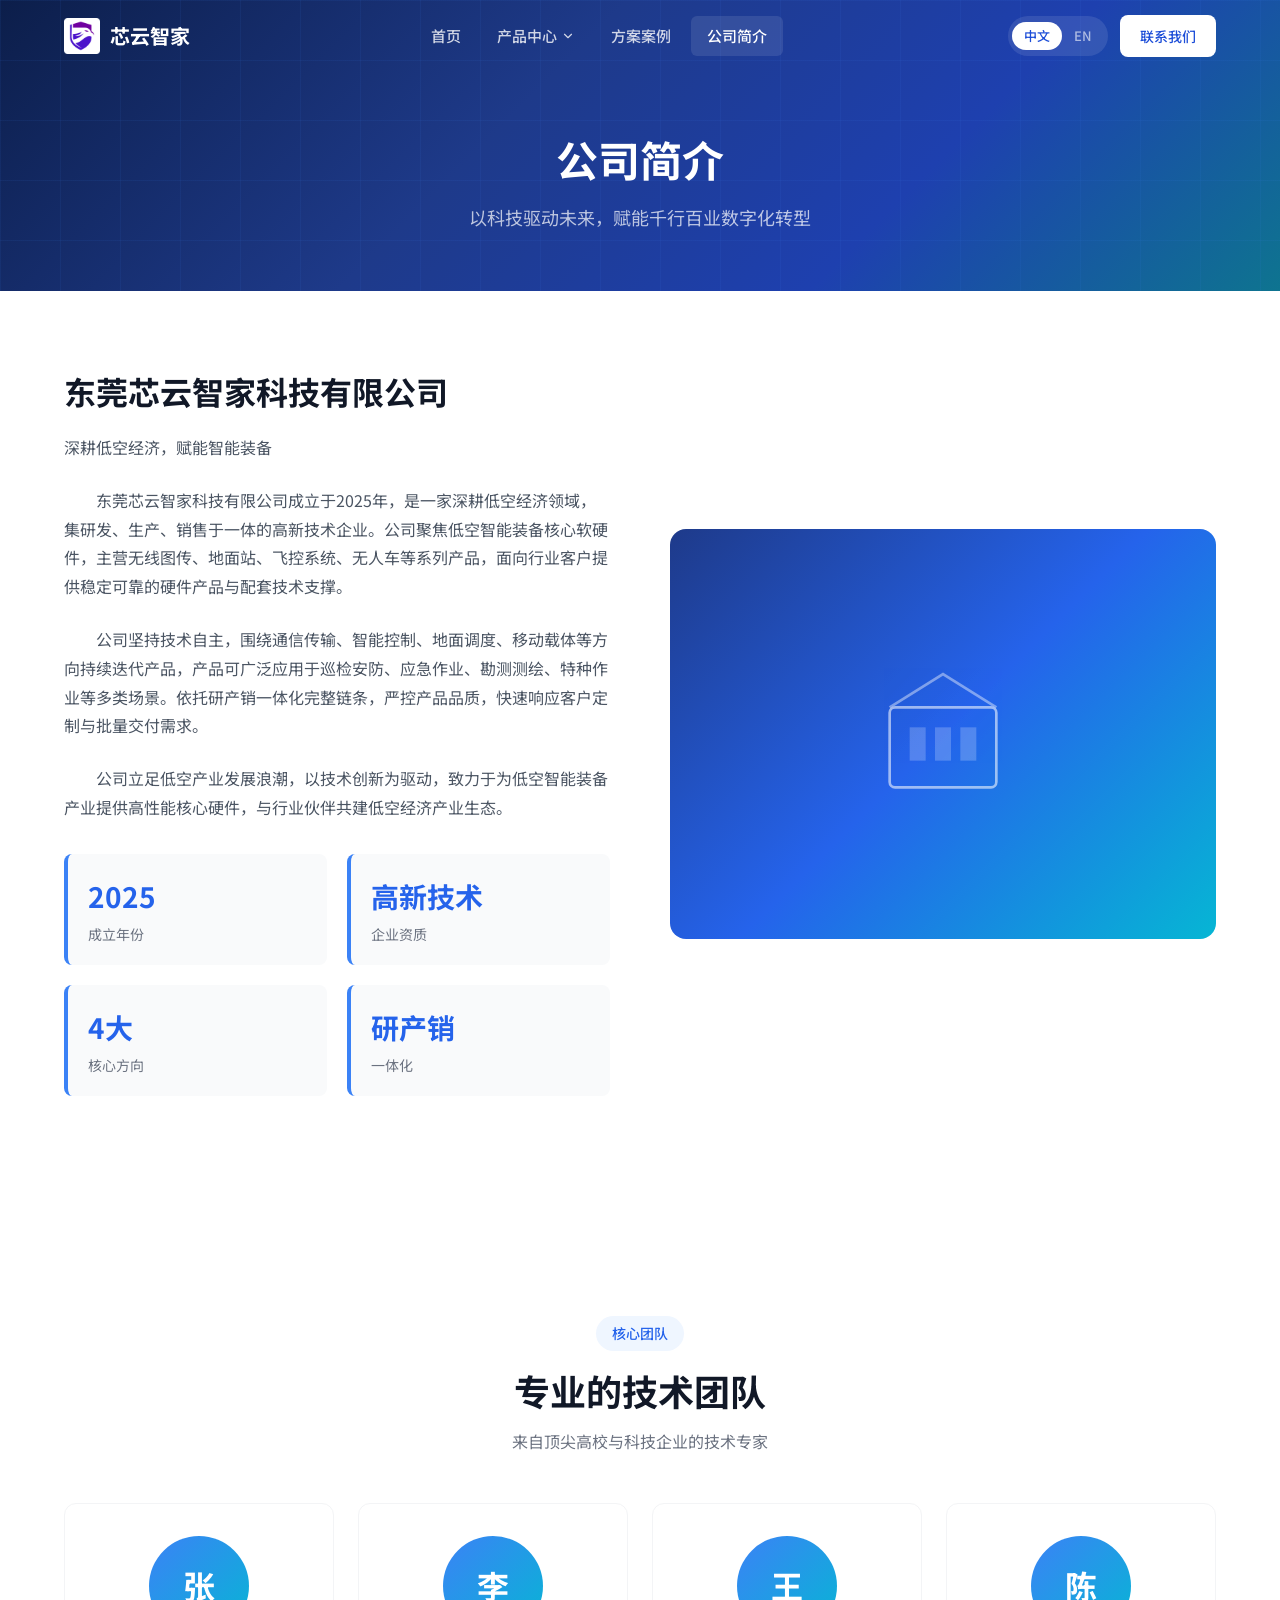
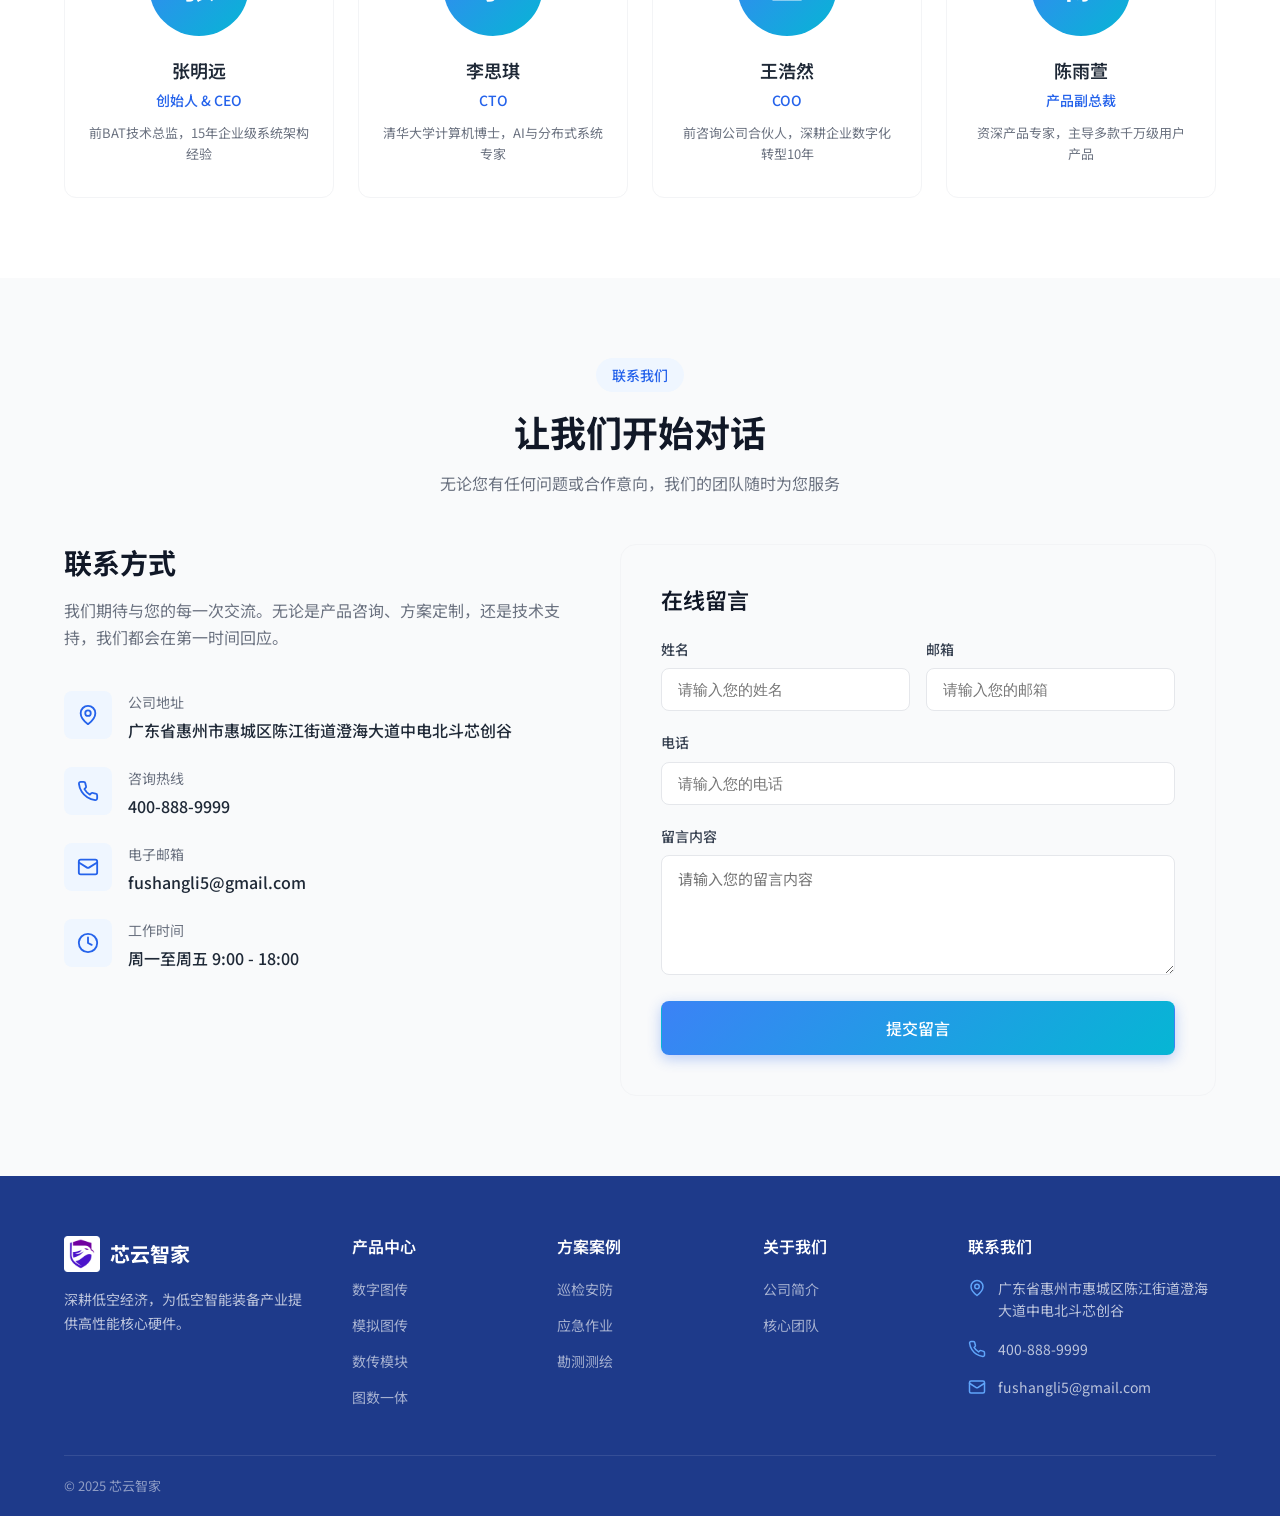
==== about.html @ 39918385 "Update website: replace old files with new design" ====
<!DOCTYPE html>
<html lang="zh-CN">
<head>
  <meta charset="UTF-8">
  <meta name="viewport" content="width=device-width, initial-scale=1.0">
  <title>公司简介 - 芯云智家</title>
  <link rel="stylesheet" href="css/style.css">
  <link rel="preconnect" href="https://fonts.googleapis.com">
  <link rel="stylesheet" href="https://fonts.googleapis.com/css2?family=Noto+Sans+SC:wght@300;400;500;600;700&display=swap">
</head>
<body>

  <section class="page-hero">
    <h1 data-zh="公司简介" data-en="About Us">公司简介</h1>
    <p data-zh="以科技驱动未来，赋能千行百业数字化转型" data-en="Technology-driven future, empowering digital transformation across industries">以科技驱动未来，赋能千行百业数字化转型</p>
  </section>

  <!-- 公司介绍 -->
  <section class="section" style="background:#fff;">
    <div class="container">
      <div class="about-content">
        <div class="about-text" id="aboutText">
          <h2>东莞芯云智家科技有限公司</h2>
          <p>深耕低空经济，赋能智能装备</p>
          <p>东莞芯云智家科技有限公司成立于2025年，是一家深耕低空经济领域，集研发、生产、销售于一体的高新技术企业。公司聚焦低空智能装备核心软硬件，主营无线图传、地面站、飞控系统、无人车等系列产品，面向行业客户提供稳定可靠的硬件产品与配套技术支撑。公司坚持技术自主，围绕通信传输、智能控制、地面调度、移动载体等方向持续迭代产品，产品可广泛应用于巡检安防、应急作业、勘测测绘、特种作业等多类场景。依托研产销一体化完整链条，严控产品品质，快速响应客户定制与批量交付需求。公司立足低空产业发展浪潮，以技术创新为驱动，致力于为低空智能装备产业提供高性能核心硬件，与行业伙伴共建低空经济产业生态。</p>
          <div class="about-stats" id="aboutStats"></div>
        </div>
        <div class="about-visual">
          <svg viewBox="0 0 120 120" fill="none" style="color:#fff;opacity:0.7;width:160px;height:160px;">
            <rect x="20" y="40" width="80" height="60" rx="4" stroke="currentColor" stroke-width="2" opacity="0.8"/>
            <path d="M20 40 L60 15 L100 40" stroke="currentColor" stroke-width="2" opacity="0.6"/>
            <rect x="35" y="55" width="12" height="25" fill="rgba(255,255,255,0.3)"/>
            <rect x="54" y="55" width="12" height="25" fill="rgba(255,255,255,0.3)"/>
            <rect x="73" y="55" width="12" height="25" fill="rgba(255,255,255,0.3)"/>
          </svg>
        </div>
      </div>
    </div>
  </section>

  <!-- 核心团队 -->
  <section class="section" style="background:#fff;">
    <div class="container">
      <div class="section-header">
        <span class="section-label" data-zh="核心团队" data-en="Core Team">核心团队</span>
        <h2 class="section-title" data-zh="专业的技术团队" data-en="Professional Technical Team">专业的技术团队</h2>
        <p class="section-desc" data-zh="来自顶尖高校与科技企业的技术专家" data-en="Technical experts from top universities and tech companies">来自顶尖高校与科技企业的技术专家</p>
      </div>
      <div class="team-grid" id="teamGrid"></div>
    </div>
  </section>

  <!-- 联系我们 -->
  <section id="contact" class="section" style="background:var(--gray-50);">
    <div class="container">
      <div class="section-header">
        <span class="section-label" data-zh="联系我们" data-en="Contact Us">联系我们</span>
        <h2 class="section-title" data-zh="让我们开始对话" data-en="Let's Start a Conversation">让我们开始对话</h2>
        <p class="section-desc" data-zh="无论您有任何问题或合作意向，我们的团队随时为您服务" data-en="Our team is always ready to serve you, whether you have questions or partnership intentions">无论您有任何问题或合作意向，我们的团队随时为您服务</p>
      </div>
      <div class="contact-wrapper">
        <div class="contact-info">
          <h2 data-zh="联系方式" data-en="Contact Information">联系方式</h2>
          <p data-zh="我们期待与您的每一次交流。无论是产品咨询、方案定制，还是技术支持，我们都会在第一时间回应。" data-en="We look forward to every conversation with you. Whether it's product consultation, solution customization, or technical support, we will respond promptly.">我们期待与您的每一次交流。无论是产品咨询、方案定制，还是技术支持，我们都会在第一时间回应。</p>
          <div class="contact-list">
            <div class="contact-item">
              <div class="contact-item-icon"><svg viewBox="0 0 24 24" fill="none" stroke="currentColor" stroke-width="2" stroke-linecap="round" stroke-linejoin="round" style="width:22px;height:22px"><path d="M20 10c0 6-8 12-8 12s-8-6-8-12a8 8 0 0 1 16 0Z"/><circle cx="12" cy="10" r="3"/></svg></div>
              <div><div class="contact-item-label" data-zh="公司地址" data-en="Address">公司地址</div><div class="contact-item-value" data-zh="广东省惠州市惠城区陈江街道澄海大道中电北斗芯创谷" data-en="Zhongdian Beidou Xinchuang Valley, Chenghai Ave, Chenjiang, Huicheng District, Huizhou, Guangdong">广东省惠州市惠城区陈江街道澄海大道中电北斗芯创谷</div></div>
            </div>
            <div class="contact-item">
              <div class="contact-item-icon"><svg viewBox="0 0 24 24" fill="none" stroke="currentColor" stroke-width="2" stroke-linecap="round" stroke-linejoin="round" style="width:22px;height:22px"><path d="M22 16.92v3a2 2 0 0 1-2.18 2 19.79 19.79 0 0 1-8.63-3.07 19.5 19.5 0 0 1-6-6 19.79 19.79 0 0 1-3.07-8.67A2 2 0 0 1 4.11 2h3a2 2 0 0 1 2 1.72 12.84 12.84 0 0 0 .7 2.81 2 2 0 0 1-.45 2.11L8.09 9.91a16 16 0 0 0 6 6l1.27-1.27a2 2 0 0 1 2.11-.45 12.84 12.84 0 0 0 2.81.7A2 2 0 0 1 22 16.92z"/></svg></div>
              <div><div class="contact-item-label" data-zh="咨询热线" data-en="Hotline">咨询热线</div><div class="contact-item-value">400-888-9999</div></div>
            </div>
            <div class="contact-item">
              <div class="contact-item-icon"><svg viewBox="0 0 24 24" fill="none" stroke="currentColor" stroke-width="2" stroke-linecap="round" stroke-linejoin="round" style="width:22px;height:22px"><rect width="20" height="16" x="2" y="4" rx="2"/><path d="m22 7-8.97 5.7a1.94 1.94 0 0 1-2.06 0L2 7"/></svg></div>
              <div><div class="contact-item-label" data-zh="电子邮箱" data-en="Email">电子邮箱</div><div class="contact-item-value">fushangli5@gmail.com</div></div>
            </div>
            <div class="contact-item">
              <div class="contact-item-icon"><svg viewBox="0 0 24 24" fill="none" stroke="currentColor" stroke-width="2" stroke-linecap="round" stroke-linejoin="round" style="width:22px;height:22px"><circle cx="12" cy="12" r="10"/><polyline points="12 6 12 12 16 14"/></svg></div>
              <div><div class="contact-item-label" data-zh="工作时间" data-en="Working Hours">工作时间</div><div class="contact-item-value" data-zh="周一至周五 9:00 - 18:00" data-en="Mon-Fri 9:00 - 18:00">周一至周五 9:00 - 18:00</div></div>
            </div>
          </div>
        </div>
        <div class="contact-form">
          <h3 data-zh="在线留言" data-en="Online Message">在线留言</h3>
          <form id="contactForm">
            <div class="form-row">
              <div class="form-group">
                <label data-zh="姓名" data-en="Name">姓名<span class="required">*</span></label>
                <input type="text" id="formName" class="form-control" data-zh-placeholder="请输入您的姓名" data-en-placeholder="Enter your name" placeholder="请输入您的姓名">
                <div class="form-error"></div>
              </div>
              <div class="form-group">
                <label data-zh="邮箱" data-en="Email">邮箱<span class="required">*</span></label>
                <input type="email" id="formEmail" class="form-control" data-zh-placeholder="请输入您的邮箱" data-en-placeholder="Enter your email" placeholder="请输入您的邮箱">
                <div class="form-error"></div>
              </div>
            </div>
            <div class="form-group">
              <label data-zh="电话" data-en="Phone">电话<span class="required">*</span></label>
              <input type="tel" id="formPhone" class="form-control" data-zh-placeholder="请输入您的电话" data-en-placeholder="Enter your phone number" placeholder="请输入您的电话">
              <div class="form-error"></div>
            </div>
            <div class="form-group">
              <label data-zh="留言内容" data-en="Message">留言内容<span class="required">*</span></label>
              <textarea id="formMessage" class="form-control" rows="4" data-zh-placeholder="请输入您的留言内容" data-en-placeholder="Enter your message" placeholder="请输入您的留言内容"></textarea>
              <div class="form-error"></div>
            </div>
            <button type="submit" class="btn btn-primary form-submit" data-zh="提交留言" data-en="Submit">提交留言</button>
          </form>
          <div class="form-success" id="formSuccess">
            <div class="form-success-icon"><svg viewBox="0 0 24 24" fill="none" stroke="currentColor" stroke-width="2.5" stroke-linecap="round" stroke-linejoin="round" style="width:32px;height:32px"><polyline points="20 6 9 17 4 12"></polyline></svg></div>
            <h4 data-zh="提交成功" data-en="Submitted Successfully">提交成功</h4>
            <p data-zh="感谢您的留言，我们会在 24 小时内与您联系。" data-en="Thank you for your message. We will contact you within 24 hours.">感谢您的留言，我们会在 24 小时内与您联系。</p>
          </div>
        </div>
      </div>
    </div>
  </section>

  <script src="js/company-data.js"></script>
  <script src="js/products-data.js"></script>
  <script src="js/cases-data.js"></script>
  <script src="js/nav.js"></script>
  <script src="js/main.js"></script>
</body>
</html>
---- css/style.css ----
/* ========================================
   智创科技企业官网 - 样式文件
   四页面架构 + 轮播 + 筛选 + 灯箱
   ======================================== */
:root {
  --primary-50: #eff6ff; --primary-100: #dbeafe; --primary-200: #bfdbfe;
  --primary-300: #93c5fd; --primary-400: #60a5fa; --primary-500: #3b82f6;
  --primary-600: #2563eb; --primary-700: #1d4ed8; --primary-800: #1e40af; --primary-900: #1e3a8a;
  --gray-50: #f9fafb; --gray-100: #f3f4f6; --gray-200: #e5e7eb; --gray-300: #d1d5db;
  --gray-400: #9ca3af; --gray-500: #6b7280; --gray-600: #4b5563; --gray-700: #374151;
  --gray-800: #1f2937; --gray-900: #111827;
  --gradient-primary: linear-gradient(135deg, #1e3a8a 0%, #2563eb 50%, #06b6d4 100%);
  --gradient-light: linear-gradient(135deg, #3b82f6 0%, #06b6d4 100%);
  --gradient-hero: linear-gradient(135deg, #0c1e4a 0%, #1e3a8a 40%, #1e40af 70%, #0e7490 100%);
  --shadow-sm: 0 1px 2px rgba(0,0,0,0.05); --shadow-md: 0 4px 6px -1px rgba(0,0,0,0.1);
  --shadow-lg: 0 10px 15px -3px rgba(0,0,0,0.1); --shadow-xl: 0 20px 25px -5px rgba(0,0,0,0.1);
  --radius-sm: 6px; --radius-md: 8px; --radius-lg: 12px; --radius-xl: 16px; --radius-full: 9999px;
  --transition: 0.3s cubic-bezier(0.4,0,0.2,1);
  --nav-height: 72px; --max-width: 1200px;
}
* { margin: 0; padding: 0; box-sizing: border-box; }
html { scroll-behavior: smooth; }
body {
  font-family: 'Noto Sans SC', -apple-system, BlinkMacSystemFont, 'Segoe UI', Roboto, sans-serif;
  font-size: 15px; line-height: 1.6; color: var(--gray-800); background: #fff;
  -webkit-font-smoothing: antialiased;
}
a { text-decoration: none; color: inherit; }
ul { list-style: none; }
img { max-width: 100%; display: block; }
button { border: none; outline: none; font-family: inherit; cursor: pointer; background: none; }
h1,h2,h3,h4,h5,h6 { font-weight: 600; color: var(--gray-900); line-height: 1.3; }
.container { max-width: var(--max-width); margin: 0 auto; padding: 0 24px; }
.section { padding: 80px 0; }
.section-header { text-align: center; margin-bottom: 48px; }
.section-label {
  display: inline-block; font-size: 14px; font-weight: 500; color: var(--primary-600);
  background: var(--primary-50); padding: 6px 16px; border-radius: var(--radius-full); margin-bottom: 16px;
}
.section-title { font-size: 36px; font-weight: 700; margin-bottom: 16px; }
.section-desc { font-size: 16px; color: var(--gray-500); max-width: 640px; margin: 0 auto; }
.btn {
  display: inline-flex; align-items: center; justify-content: center; gap: 8px;
  padding: 10px 24px; font-size: 14px; font-weight: 500; border-radius: var(--radius-md);
  cursor: pointer; transition: all var(--transition); white-space: nowrap; border: 1px solid transparent;
}
.btn-lg { padding: 14px 32px; font-size: 15px; }
.btn-primary { background: var(--gradient-light); color: #fff; box-shadow: 0 4px 14px rgba(37,99,235,0.3); }
.btn-primary:hover { transform: translateY(-2px); box-shadow: 0 6px 20px rgba(37,99,235,0.4); }
.btn-block { width: 100%; }

/* ===== 导航栏 ===== */
.navbar {
  position: fixed; top: 0; left: 0; right: 0; height: var(--nav-height); z-index: 100;
  transition: all var(--transition); background: transparent;
}
.navbar.scrolled {
  background: rgba(255,255,255,0.95); backdrop-filter: blur(12px);
  box-shadow: 0 2px 20px rgba(0,0,0,0.08); border-bottom: 1px solid var(--gray-100);
}
.nav-container { height: 100%; display: flex; align-items: center; justify-content: space-between; }
.logo { display: flex; align-items: center; gap: 10px; font-size: 20px; font-weight: 700; color: #fff; transition: color var(--transition); }
.navbar.scrolled .logo { color: var(--gray-900); }
.logo-icon {
  width: 36px; height: 36px; border-radius: var(--radius-sm); background: var(--gradient-light);
  display: flex; align-items: center; justify-content: center; color: #fff;
}
.logo-icon svg { width: 20px; height: 20px; }
.nav-links { display: flex; align-items: center; gap: 4px; }
.nav-link {
  position: relative; padding: 8px 16px; font-size: 15px; font-weight: 500;
  color: rgba(255,255,255,0.8); border-radius: var(--radius-sm); transition: all var(--transition);
}
.navbar.scrolled .nav-link { color: var(--gray-700); }
.nav-link:hover, .nav-link.active { color: #fff; background: rgba(255,255,255,0.1); }
.navbar.scrolled .nav-link:hover, .navbar.scrolled .nav-link.active { color: var(--primary-600); background: var(--primary-50); }
.nav-right { display: flex; align-items: center; gap: 12px; }
.lang-toggle {
  display: flex; align-items: center; padding: 6px 4px; background: rgba(255,255,255,0.1);
  border-radius: var(--radius-full); font-size: 13px; font-weight: 500;
}
.navbar.scrolled .lang-toggle { background: var(--gray-100); }
.lang-option { padding: 4px 12px; border-radius: var(--radius-full); color: rgba(255,255,255,0.6); transition: all var(--transition); cursor: pointer; }
.navbar.scrolled .lang-option { color: var(--gray-500); }
.lang-option.active { background: #fff; color: var(--primary-700); }
.navbar.scrolled .lang-option.active { background: var(--primary-600); color: #fff; }
.nav-cta {
  padding: 10px 20px; font-size: 14px; font-weight: 500; background: #fff; color: var(--primary-700);
  border-radius: var(--radius-md); transition: all var(--transition);
}
.navbar.scrolled .nav-cta { background: var(--gradient-light); color: #fff; box-shadow: 0 4px 14px rgba(37,99,235,0.3); }
.nav-cta:hover { transform: translateY(-1px); }
.hamburger { display: none; flex-direction: column; justify-content: center; gap: 5px; width: 32px; height: 32px; cursor: pointer; padding: 4px; }
.hamburger span { display: block; width: 24px; height: 2px; background: #fff; border-radius: 2px; transition: all var(--transition); }
.navbar.scrolled .hamburger span { background: var(--gray-800); }
.hamburger.active span:nth-child(1) { transform: translateY(7px) rotate(45deg); }
.hamburger.active span:nth-child(2) { opacity: 0; }
.hamburger.active span:nth-child(3) { transform: translateY(-7px) rotate(-45deg); }

/* 产品中心下拉菜单 */
.nav-item-dropdown { position: relative; display: flex; align-items: center; }
.nav-item-dropdown .nav-link { display: flex; align-items: center; gap: 4px; }
.dropdown-arrow { width: 14px; height: 14px; transition: transform var(--transition); }
.nav-item-dropdown:hover .dropdown-arrow { transform: rotate(180deg); }
.dropdown-menu {
  position: absolute; top: 100%; left: 50%; transform: translateX(-50%) translateY(8px);
  min-width: 560px; padding: 24px; background: #fff; border-radius: var(--radius-lg);
  box-shadow: 0 12px 40px rgba(0,0,0,0.15); border: 1px solid var(--gray-100);
  opacity: 0; visibility: hidden; transition: all 0.25s ease; z-index: 200;
  display: grid; grid-template-columns: repeat(4, 1fr); gap: 20px;
}
.nav-item-dropdown:hover .dropdown-menu { opacity: 1; visibility: visible; transform: translateX(-50%) translateY(0); }
.dropdown-col { display: flex; flex-direction: column; gap: 8px; }
.dropdown-title { font-size: 13px; font-weight: 600; color: var(--primary-600); padding-bottom: 8px; border-bottom: 1px solid var(--gray-100); margin-bottom: 4px; }
.dropdown-link { font-size: 13px; color: var(--gray-600); padding: 6px 8px; border-radius: var(--radius-sm); transition: all var(--transition); line-height: 1.4; }
.dropdown-link:hover { color: var(--primary-600); background: var(--primary-50); }

/* 移动端侧边栏 */
.mobile-sidebar {
  position: fixed; top: 0; right: -100%; width: 280px; height: 100vh; background: #fff; z-index: 1001;
  transition: right 0.4s cubic-bezier(0.4,0,0.2,1); box-shadow: -8px 0 30px rgba(0,0,0,0.15);
  display: flex; flex-direction: column;
}
.mobile-sidebar.open { right: 0; }
.sidebar-overlay {
  position: fixed; top: 0; left: 0; width: 100%; height: 100%; background: rgba(0,0,0,0.5);
  z-index: 1000; opacity: 0; visibility: hidden; transition: all var(--transition);
}
.sidebar-overlay.open { opacity: 1; visibility: visible; }
.sidebar-header { padding: 20px 24px; border-bottom: 1px solid var(--gray-100); display: flex; align-items: center; justify-content: space-between; }
.sidebar-header .logo { color: var(--gray-900); font-size: 18px; }
.sidebar-close { width: 32px; height: 32px; display: flex; align-items: center; justify-content: center; color: var(--gray-500); border-radius: var(--radius-sm); cursor: pointer; }
.sidebar-close:hover { background: var(--gray-100); }
.sidebar-nav { flex: 1; padding: 16px 0; overflow-y: auto; }
.sidebar-link { display: block; padding: 14px 24px; font-size: 16px; font-weight: 500; color: var(--gray-700); transition: all var(--transition); border-left: 3px solid transparent; cursor: pointer; }
.sidebar-link:hover, .sidebar-link.active { color: var(--primary-600); background: var(--primary-50); border-left-color: var(--primary-500); }
.sidebar-footer { padding: 20px 24px; border-top: 1px solid var(--gray-100); }
.sidebar-lang { display: flex; background: var(--gray-100); border-radius: var(--radius-full); padding: 4px; margin-bottom: 16px; }
.sidebar-lang .lang-option { flex: 1; text-align: center; padding: 8px; color: var(--gray-500); }
.sidebar-lang .lang-option.active { background: #fff; color: var(--primary-600); box-shadow: var(--shadow-sm); }

/* ===== Hero（内页通用顶部） ===== */
.page-hero {
  position: relative; padding: calc(var(--nav-height) + 60px) 0 60px;
  background: var(--gradient-hero); overflow: hidden; text-align: center;
}
.page-hero::before {
  content: ''; position: absolute; top: 0; left: 0; right: 0; bottom: 0;
  background-image: linear-gradient(rgba(59,130,246,0.08) 1px, transparent 1px), linear-gradient(90deg, rgba(59,130,246,0.08) 1px, transparent 1px);
  background-size: 60px 60px;
}
.page-hero h1 { position: relative; font-size: 42px; font-weight: 700; color: #fff; margin-bottom: 16px; }
.page-hero p { position: relative; font-size: 18px; color: rgba(255,255,255,0.7); max-width: 600px; margin: 0 auto; }

/* ===== 首页 Hero ===== */
.hero {
  position: relative; min-height: 100vh; display: flex; align-items: center;
  background: var(--gradient-hero); overflow: hidden; padding-top: var(--nav-height);
}
.hero::before {
  content: ''; position: absolute; top: 0; left: 0; right: 0; bottom: 0;
  background-image: linear-gradient(rgba(59,130,246,0.08) 1px, transparent 1px), linear-gradient(90deg, rgba(59,130,246,0.08) 1px, transparent 1px);
  background-size: 60px 60px;
  mask-image: radial-gradient(ellipse at center, #000 40%, transparent 75%);
}
.hero-glow { position: absolute; width: 600px; height: 600px; border-radius: 50%; filter: blur(120px); opacity: 0.3; z-index: 1; }
.hero-glow-1 { top: 10%; right: -10%; background: radial-gradient(circle, #3b82f6 0%, transparent 70%); }
.hero-glow-2 { bottom: -10%; left: -10%; background: radial-gradient(circle, #06b6d4 0%, transparent 70%); }
.hero-bg-layers { position: absolute; top: 0; left: 0; right: 0; bottom: 0; z-index: 0; }
.hero-bg-layer { position: absolute; top: 0; left: 0; right: 0; bottom: 0; background-size: cover; background-position: center; opacity: 0; transition: opacity 1.2s ease-in-out; }
.hero-bg-layer.active { opacity: 1; }
.hero-inner { position: relative; z-index: 2; max-width: var(--max-width); margin: 0 auto; padding: 60px 24px; display: grid; grid-template-columns: 1.2fr 1fr; gap: 60px; align-items: center; width: 100%; }
.hero-badge { display: inline-flex; align-items: center; gap: 8px; padding: 8px 18px; background: rgba(59,130,246,0.15); border: 1px solid rgba(96,165,250,0.3); border-radius: var(--radius-full); font-size: 14px; color: var(--primary-200); margin-bottom: 24px; }
.hero-badge .dot { width: 8px; height: 8px; background: #10b981; border-radius: 50%; animation: pulse 2s ease-in-out infinite; }
@keyframes pulse { 0%,100% { box-shadow: 0 0 0 4px rgba(16,185,129,0.2); } 50% { box-shadow: 0 0 0 8px rgba(16,185,129,0.1); } }
.hero-title { font-size: 56px; font-weight: 700; color: #fff; line-height: 1.15; margin-bottom: 24px; }
.hero-title .gradient { background: linear-gradient(135deg, #60a5fa 0%, #22d3ee 50%, #93c5fd 100%); -webkit-background-clip: text; background-clip: text; -webkit-text-fill-color: transparent; }
.hero-subtitle { font-size: 20px; color: rgba(255,255,255,0.7); line-height: 1.7; margin-bottom: 40px; max-width: 540px; }
.hero-actions { display: flex; gap: 16px; flex-wrap: wrap; }
.hero-stats { display: flex; gap: 80px; margin-top: 60px; padding-top: 32px; border-top: 1px solid rgba(255,255,255,0.1); }
.hero-stat-value { font-size: 32px; font-weight: 700; color: #fff; }
.hero-stat-label { font-size: 14px; color: rgba(255,255,255,0.6); margin-top: 4px; }
.hero-visual { position: relative; display: flex; justify-content: center; align-items: center; }
.hero-product-layers { position: absolute; top: 0; left: 0; right: 0; bottom: 0; }
.hero-product-layer { position: absolute; top: 0; left: 0; right: 0; bottom: 0; background-size: cover; background-position: center; background-repeat: no-repeat; opacity: 0; transform: scale(1.05); transition: opacity 0.8s ease, transform 0.8s ease; }
.hero-product-layer.active { opacity: 1; transform: scale(1); }
.hero-card { position: relative; width: 100%; max-width: 480px; aspect-ratio: 4/3; background: rgba(255,255,255,0.05); border: 1px solid rgba(255,255,255,0.1); border-radius: var(--radius-xl); overflow: hidden; }
.hero-card-inner { position: relative; width: 100%; height: 100%; }
.hero-bubbles { position: absolute; top: 50%; left: 50%; width: 0; height: 0; z-index: 10; pointer-events: none; }
.bubble { position: absolute; top: 0; left: 0; border-radius: 50%; background: rgba(255,255,255,0.15); backdrop-filter: blur(6px); -webkit-backdrop-filter: blur(6px); border: 1px solid rgba(255,255,255,0.25); box-shadow: 0 4px 20px rgba(0,0,0,0.15); display: flex; flex-direction: column; align-items: center; justify-content: center; text-align: center; width: 78px; height: 78px; padding: 6px; animation: bubbleEmit var(--dur) ease-out var(--delay) infinite; opacity: 0; transform: translate(var(--ox), var(--oy)) scale(0); }
.bubble-lg { width: 108px; height: 108px; padding: 10px; }
.bubble-val { font-size: 17px; font-weight: 800; color: #fff; line-height: 1.1; text-shadow: 0 1px 4px rgba(0,0,0,0.3); }
.bubble-label { font-size: 10px; color: rgba(255,255,255,0.8); margin-top: 3px; line-height: 1.2; font-weight: 500; }
.bubble-text { font-size: 14px; font-weight: 700; color: #fff; line-height: 1.2; text-shadow: 0 1px 4px rgba(0,0,0,0.3); }
@keyframes bubbleEmit {
  0% { transform: translate(var(--ox), var(--oy)) scale(0); opacity: 0; }
  5% { transform: translate(calc(var(--ox) + (var(--tx) - var(--ox)) * 0.05), calc(var(--oy) + (var(--ty) - var(--oy)) * 0.05)) scale(0.3); opacity: 1; }
  20% { transform: translate(calc(var(--ox) + (var(--tx) - var(--ox)) * 0.2), calc(var(--oy) + (var(--ty) - var(--oy)) * 0.2)) scale(1); opacity: 1; }
  70% { transform: translate(var(--tx), var(--ty)) scale(1); opacity: 1; }
  100% { transform: translate(calc(var(--tx) * 1.12), calc(var(--ty) * 1.12)) scale(0.25); opacity: 0; }
}
.float-card { position: absolute; background: rgba(255,255,255,0.95); border-radius: var(--radius-lg); padding: 16px 20px; box-shadow: var(--shadow-xl); animation: float 6s ease-in-out infinite; }
.float-card-1 { top: 10%; left: -20px; }
.float-card-2 { bottom: 15%; right: -20px; animation-delay: 2s; }
@keyframes float { 0%,100% { transform: translateY(0); } 50% { transform: translateY(-12px); } }
.float-card-title { font-size: 14px; font-weight: 600; color: var(--gray-800); }
.float-card-desc { font-size: 12px; color: var(--gray-500); margin-top: 2px; }

/* ===== 首页产品轮播 ===== */
.product-carousel-section { padding: 80px 0; background: var(--gray-50); }
.carousel-wrapper { position: relative; max-width: var(--max-width); margin: 0 auto; padding: 0 60px; }
.carousel-track-container { overflow: hidden; border-radius: var(--radius-xl); }
.carousel-track { display: flex; transition: transform 0.6s cubic-bezier(0.4,0,0.2,1); }
.carousel-slide-card {
  flex: 0 0 calc(33.333% - 16px); margin: 0 8px; background: #fff; border-radius: var(--radius-lg);
  overflow: hidden; box-shadow: var(--shadow-md); transition: all var(--transition); cursor: pointer;
}
.carousel-slide-card:hover { transform: translateY(-6px); box-shadow: var(--shadow-xl); }
.carousel-slide-img { height: 200px; display: flex; align-items: center; justify-content: center; background: linear-gradient(135deg, #eff6ff, #e0f2fe); position: relative; overflow: hidden; }
.carousel-highlight { position: absolute; bottom: 12px; right: 16px; display: flex; align-items: baseline; gap: 2px; }
.carousel-highlight-value { font-size: 36px; font-weight: 800; color: var(--primary-600); line-height: 1; text-shadow: 0 2px 8px rgba(59,130,246,0.2); }
.carousel-highlight-unit { font-size: 16px; font-weight: 600; color: var(--primary-500); }
.carousel-highlight-label { font-size: 12px; color: var(--primary-500); font-weight: 600; margin-bottom: 4px; letter-spacing: 0.5px; }
.carousel-slide-body { padding: 24px; }
.carousel-slide-name { font-size: 18px; font-weight: 600; color: var(--gray-900); margin-bottom: 8px; }
.carousel-slide-desc { font-size: 14px; color: var(--gray-500); line-height: 1.6; margin-bottom: 16px; }
.carousel-slide-price { font-size: 16px; font-weight: 600; color: var(--primary-600); }
.carousel-arrow {
  position: absolute; top: 50%; transform: translateY(-50%); width: 48px; height: 48px;
  border-radius: 50%; background: #fff; box-shadow: var(--shadow-lg); display: flex; align-items: center;
  justify-content: center; cursor: pointer; transition: all var(--transition); z-index: 10; color: var(--primary-600);
}
.carousel-arrow:hover { background: var(--primary-600); color: #fff; transform: translateY(-50%) scale(1.1); }
.carousel-arrow.prev { left: 0; }
.carousel-arrow.next { right: 0; }
.carousel-dots { display: flex; justify-content: center; gap: 10px; margin-top: 32px; }
.carousel-dot { width: 10px; height: 10px; border-radius: 50%; background: var(--gray-300); cursor: pointer; transition: all var(--transition); }
.carousel-dot.active { background: var(--primary-500); width: 30px; border-radius: 5px; }

/* ===== 核心优势 ===== */
.advantages { background: #fff; }
.advantages-grid { display: grid; grid-template-columns: repeat(4, 1fr); gap: 24px; }
.advantage-card { background: var(--gray-50); border-radius: var(--radius-lg); padding: 36px 28px; text-align: center; transition: all var(--transition); border: 1px solid var(--gray-100); }
.advantage-card:hover { transform: translateY(-8px); box-shadow: var(--shadow-xl); border-color: var(--primary-200); }
.advantage-icon { width: 64px; height: 64px; margin: 0 auto 20px; border-radius: var(--radius-lg); display: flex; align-items: center; justify-content: center; background: var(--gradient-light); color: #fff; }
.advantage-icon svg { width: 32px; height: 32px; }
.advantage-title { font-size: 20px; font-weight: 600; margin-bottom: 12px; }
.advantage-desc { font-size: 14px; color: var(--gray-500); line-height: 1.7; }

/* ===== 产品中心 - 筛选 ===== */
.product-filters { display: flex; justify-content: center; gap: 12px; margin-bottom: 48px; flex-wrap: wrap; }
.filter-btn {
  padding: 12px 32px; font-size: 15px; font-weight: 500; color: var(--gray-800);
  background: #fff; border: 2px solid var(--gray-200); border-radius: var(--radius-md);
  cursor: pointer; transition: all var(--transition);
}
.filter-btn:hover { border-color: var(--gray-800); }
.filter-btn.active { background: var(--primary-600); color: #fff; border-color: var(--primary-600); }
.products-grid { display: grid; grid-template-columns: repeat(3, 1fr); gap: 24px; }
.product-card {
  background: #fff; border: 1px solid var(--gray-200); border-radius: var(--radius-lg);
  overflow: hidden; transition: all var(--transition); cursor: pointer;
}
.product-card:hover { transform: translateY(-6px); box-shadow: var(--shadow-xl); border-color: var(--primary-300); }
.product-image { position: relative; height: 220px; background: var(--gray-50); overflow: hidden; cursor: zoom-in; }
.product-image-inner { width: 100%; height: 100%; display: flex; align-items: center; justify-content: center; background: linear-gradient(135deg, #eff6ff, #e0f2fe); transition: transform var(--transition); }
.product-card:hover .product-image-inner { transform: scale(1.05); }
.product-category-tag { position: absolute; top: 16px; left: 16px; padding: 6px 14px; background: rgba(255,255,255,0.9); border-radius: var(--radius-full); font-size: 15px; font-weight: 600; color: var(--primary-700); }
.product-body { padding: 16px 20px; }
.product-name { font-size: 22px; font-weight: 600; margin-bottom: 0; }
.product-tagline { font-size: 14px; color: var(--gray-500); margin-bottom: 16px; line-height: 1.6; }
.product-footer { display: flex; align-items: center; justify-content: space-between; padding-top: 16px; border-top: 1px solid var(--gray-100); }
.product-price { font-size: 16px; font-weight: 600; color: var(--primary-600); }
.product-link { font-size: 14px; font-weight: 500; color: var(--gray-500); display: flex; align-items: center; gap: 4px; transition: all var(--transition); }
.product-card:hover .product-link { color: var(--primary-600); gap: 8px; }

/* 分页 */
.pagination { display: flex; justify-content: center; align-items: center; gap: 8px; margin-top: 48px; flex-wrap: wrap; }
.page-btn {
  min-width: 40px; height: 40px; padding: 0 16px; font-size: 14px; font-weight: 500;
  color: var(--gray-700); background: #fff; border: 1px solid var(--gray-200);
  border-radius: var(--radius-md); cursor: pointer; transition: all var(--transition);
  display: inline-flex; align-items: center; justify-content: center;
}
.page-btn:hover:not(.disabled):not(.active) { border-color: var(--primary-500); color: var(--primary-600); }
.page-btn.active { background: var(--primary-600); color: #fff; border-color: var(--primary-600); }
.page-btn.disabled { opacity: 0.4; cursor: not-allowed; }

/* ===== 方案案例 - 4张图片 ===== */
.cases-grid-4 { display: grid; grid-template-columns: 1fr; gap: 32px; max-width: 800px; margin: 0 auto; }
.case-card-large { border-radius: var(--radius-lg); overflow: hidden; box-shadow: var(--shadow-md); transition: all var(--transition); cursor: pointer; background: #fff; }
.case-card-large:hover { transform: translateY(-6px); box-shadow: var(--shadow-xl); }
.case-card-large-img { height: 360px; display: flex; align-items: center; justify-content: center; cursor: zoom-in; }
.case-card-cover { background-size: cover; background-position: center; background-repeat: no-repeat; }
.case-card-large-body { padding: 24px 32px; text-align: center; }
.case-card-large-title { font-size: 20px; font-weight: 600; color: var(--gray-800); line-height: 1.5; }
.case-card-large-desc { font-size: 14px; color: var(--gray-500); line-height: 1.8; margin-top: 12px; text-align: left; }

/* ===== 公司简介 ===== */
.about-content { display: grid; grid-template-columns: 1fr 1fr; gap: 60px; align-items: center; margin-bottom: 60px; }
.about-text h2 { font-size: 32px; font-weight: 700; margin-bottom: 20px; }
.about-text p { font-size: 16px; color: var(--gray-600); line-height: 1.8; margin-bottom: 24px; }
.about-text p + p { text-indent: 2em; }
.about-stats { display: grid; grid-template-columns: repeat(2, 1fr); gap: 20px; margin-top: 32px; }
.about-stat { padding: 20px; background: var(--gray-50); border-radius: var(--radius-md); border-left: 4px solid var(--primary-500); }
.about-stat-value { font-size: 28px; font-weight: 700; color: var(--primary-600); }
.about-stat-label { font-size: 14px; color: var(--gray-500); margin-top: 4px; }
.about-visual { aspect-ratio: 4/3; border-radius: var(--radius-xl); overflow: hidden; background: var(--gradient-primary); display: flex; align-items: center; justify-content: center; }

/* 发展历程 */
.timeline-section { padding: 60px 0; background: var(--gray-50); }
.timeline { position: relative; max-width: 900px; margin: 0 auto; padding: 40px 0; }
.timeline::before { content: ''; position: absolute; top: 0; bottom: 0; left: 50%; transform: translateX(-50%); width: 2px; background: linear-gradient(180deg, var(--primary-300), var(--primary-500), var(--primary-300)); }
.timeline-item { position: relative; width: 50%; padding: 20px 40px; }
.timeline-item:nth-child(odd) { left: 0; text-align: right; }
.timeline-item:nth-child(even) { left: 50%; }
.timeline-dot { position: absolute; top: 30px; width: 16px; height: 16px; background: #fff; border: 3px solid var(--primary-500); border-radius: 50%; z-index: 1; }
.timeline-item:nth-child(odd) .timeline-dot { right: -8px; }
.timeline-item:nth-child(even) .timeline-dot { left: -8px; }
.timeline-year { font-size: 28px; font-weight: 700; color: var(--primary-600); margin-bottom: 8px; }
.timeline-title { font-size: 18px; font-weight: 600; margin-bottom: 8px; }
.timeline-desc { font-size: 14px; color: var(--gray-500); line-height: 1.7; }

/* 团队 */
.team-grid { display: grid; grid-template-columns: repeat(4, 1fr); gap: 24px; }
.team-card { text-align: center; padding: 32px 24px; background: #fff; border: 1px solid var(--gray-100); border-radius: var(--radius-lg); transition: all var(--transition); }
.team-card:hover { transform: translateY(-6px); box-shadow: var(--shadow-lg); border-color: var(--primary-200); }
.team-avatar { width: 100px; height: 100px; margin: 0 auto 20px; border-radius: 50%; display: flex; align-items: center; justify-content: center; font-size: 32px; font-weight: 700; color: #fff; background: var(--gradient-light); }
.team-name { font-size: 18px; font-weight: 600; margin-bottom: 4px; }
.team-role { font-size: 14px; color: var(--primary-600); font-weight: 500; margin-bottom: 12px; }
.team-bio { font-size: 13px; color: var(--gray-500); line-height: 1.6; }

/* 联系表单 */
.contact-wrapper { display: grid; grid-template-columns: 1fr 1.2fr; gap: 60px; }
.contact-info h2 { font-size: 28px; font-weight: 700; margin-bottom: 16px; }
.contact-info > p { font-size: 16px; color: var(--gray-500); line-height: 1.7; margin-bottom: 40px; }
.contact-list { display: flex; flex-direction: column; gap: 24px; }
.contact-item { display: flex; gap: 16px; align-items: flex-start; }
.contact-item-icon { flex-shrink: 0; width: 48px; height: 48px; border-radius: var(--radius-md); display: flex; align-items: center; justify-content: center; background: var(--primary-50); color: var(--primary-600); }
.contact-item-label { font-size: 14px; color: var(--gray-500); margin-bottom: 4px; }
.contact-item-value { font-size: 16px; font-weight: 500; color: var(--gray-800); }
.contact-form { background: var(--gray-50); border-radius: var(--radius-xl); padding: 40px; border: 1px solid var(--gray-100); }
.contact-form h3 { font-size: 22px; font-weight: 600; margin-bottom: 24px; }
.form-row { display: grid; grid-template-columns: 1fr 1fr; gap: 16px; }
.form-group { margin-bottom: 20px; }
.form-group label { display: block; font-size: 14px; font-weight: 500; color: var(--gray-700); margin-bottom: 8px; }
.form-group label .required { color: #ef4444; margin-left: 2px; }
.form-control { width: 100%; padding: 12px 16px; font-size: 15px; color: var(--gray-800); background: #fff; border: 1px solid var(--gray-200); border-radius: var(--radius-md); transition: all var(--transition); outline: none; }
.form-control:focus { border-color: var(--primary-500); box-shadow: 0 0 0 3px rgba(59,130,246,0.1); }
.form-control.error { border-color: #ef4444; }
.form-error { font-size: 12px; color: #ef4444; margin-top: 4px; display: none; }
.form-control.error + .form-error { display: block; }
textarea.form-control { resize: vertical; min-height: 120px; font-family: inherit; }
.form-submit { width: 100%; padding: 14px; font-size: 16px; font-weight: 500; }
.form-success { display: none; padding: 40px; text-align: center; }
.form-success.show { display: block; }
.form-success-icon { width: 64px; height: 64px; margin: 0 auto 20px; border-radius: 50%; background: #d1fae5; color: #10b981; display: flex; align-items: center; justify-content: center; }

/* ===== 页脚 ===== */
.footer { background: var(--primary-900); color: rgba(255,255,255,0.7); margin-top: 0; }
.footer-main { padding: 60px 0 40px; display: grid; grid-template-columns: 1.5fr 1fr 1fr 1fr 1.5fr; gap: 40px; }
.footer-brand .logo { color: #fff; margin-bottom: 16px; }
.footer-brand-desc { font-size: 14px; line-height: 1.7; margin-bottom: 20px; }
.footer-col h4 { font-size: 16px; font-weight: 600; color: #fff; margin-bottom: 20px; }
.footer-col ul { display: flex; flex-direction: column; gap: 12px; }
.footer-col ul li a { font-size: 14px; color: rgba(255,255,255,0.6); transition: all var(--transition); cursor: pointer; }
.footer-col ul li a:hover { color: #fff; padding-left: 4px; }
.footer-contact-item { display: flex; gap: 12px; margin-bottom: 16px; font-size: 14px; line-height: 1.6; }
.footer-contact-item svg { flex-shrink: 0; width: 18px; height: 18px; color: var(--primary-400); margin-top: 2px; }
.footer-bottom { padding: 20px 0; border-top: 1px solid rgba(255,255,255,0.1); display: flex; align-items: center; justify-content: space-between; flex-wrap: wrap; gap: 12px; }
.footer-bottom-left { font-size: 13px; color: rgba(255,255,255,0.5); }

/* 回到顶部 */
.back-to-top { position: fixed; bottom: 30px; right: 30px; width: 48px; height: 48px; border-radius: 50%; background: var(--gradient-light); color: #fff; display: flex; align-items: center; justify-content: center; cursor: pointer; box-shadow: 0 4px 14px rgba(37,99,235,0.4); opacity: 0; visibility: hidden; transform: translateY(20px); transition: all var(--transition); z-index: 900; }
.back-to-top.show { opacity: 1; visibility: visible; transform: translateY(0); }
.back-to-top:hover { transform: translateY(-3px); }

/* ===== 灯箱 ===== */
.lightbox { position: fixed; top: 0; left: 0; width: 100%; height: 100%; background: #fff; z-index: 3000; display: none; align-items: center; justify-content: center; }
.lightbox.open { display: flex; }
.lightbox-close { position: absolute; top: 20px; right: 30px; font-size: 40px; color: #1a1a1a; cursor: pointer; z-index: 3001; line-height: 1; transition: all var(--transition); }
.lightbox-close:hover { color: var(--primary-400); transform: rotate(90deg); }
.lightbox-zoom { position: absolute; width: 44px; height: 44px; border-radius: 50%; background: rgba(0,0,0,0.08); color: #1a1a1a; display: flex; align-items: center; justify-content: center; font-size: 24px; cursor: pointer; z-index: 3001; transition: all var(--transition); user-select: none; }
.lightbox-zoom:hover { background: rgba(0,0,0,0.15); }
.lightbox-zoom-in { top: 20px; right: 90px; }
.lightbox-zoom-out { top: 20px; right: 145px; }
.lightbox-content { width: 100%; height: 100%; display: flex; align-items: center; justify-content: center; overflow: hidden; }
.lightbox-img-wrapper { transition: transform 0.3s ease; max-width: 90%; max-height: 90%; }
.lightbox-img-wrapper img { max-width: 100%; max-height: 85vh; object-fit: contain; border-radius: var(--radius-md); }

/* ===== 弹窗（产品详情） ===== */
.modal-overlay { position: fixed; top: 0; left: 0; width: 100%; height: 100%; background: rgba(0,0,0,0.6); backdrop-filter: blur(4px); z-index: 2000; display: flex; align-items: center; justify-content: center; padding: 24px; opacity: 0; visibility: hidden; transition: all 0.3s ease; }
.modal-overlay.open { opacity: 1; visibility: visible; }
.modal { background: #fff; border-radius: var(--radius-xl); width: 100%; max-width: 900px; max-height: 90vh; overflow: hidden; transform: scale(0.95) translateY(20px); transition: all 0.3s cubic-bezier(0.4,0,0.2,1); display: flex; flex-direction: column; }
.modal-overlay.open .modal { transform: scale(1) translateY(0); }
.modal-header { position: relative; padding: 24px 32px; border-bottom: 1px solid var(--gray-100); display: flex; align-items: center; justify-content: space-between; }
.modal-title { font-size: 22px; font-weight: 600; }
.modal-close { width: 36px; height: 36px; border-radius: 50%; display: flex; align-items: center; justify-content: center; color: var(--gray-500); cursor: pointer; transition: all var(--transition); }
.modal-close:hover { background: var(--gray-100); color: var(--gray-700); }
.modal-body { flex: 1; overflow-y: auto; padding: 32px; }
.product-modal-top { display: grid; grid-template-columns: 1fr 1fr; gap: 40px; margin-bottom: 32px; }
.product-modal-info h3 { font-size: 24px; font-weight: 700; margin-bottom: 8px; }
.product-modal-tagline { font-size: 16px; color: var(--gray-500); margin-bottom: 16px; }
.product-modal-price { font-size: 24px; font-weight: 700; color: var(--primary-600); margin-bottom: 24px; }
.feature-list { display: flex; flex-direction: column; gap: 10px; }
.feature-item { display: flex; align-items: center; gap: 10px; font-size: 14px; color: var(--gray-600); }
.feature-check { flex-shrink: 0; width: 20px; height: 20px; border-radius: 50%; background: #10b981; color: #fff; display: flex; align-items: center; justify-content: center; }
.spec-section { margin-top: 32px; }
.spec-section h4 { font-size: 18px; font-weight: 600; margin-bottom: 16px; padding-bottom: 12px; border-bottom: 2px solid var(--primary-100); }
.spec-table { width: 100%; border-collapse: collapse; }
.spec-table tr { border-bottom: 1px solid var(--gray-100); }
.spec-table tr:last-child { border-bottom: none; }
.spec-table th { text-align: left; padding: 14px 16px; font-size: 14px; font-weight: 500; color: var(--gray-600); background: var(--gray-50); width: 30%; white-space: nowrap; }
.spec-table td { padding: 14px 16px; font-size: 14px; color: var(--gray-800); }
.spec-description { margin-top: 20px; font-size: 15px; color: var(--gray-600); line-height: 1.8; }

/* ===== 响应式 ===== */
@media (max-width: 1024px) {
  .section { padding: 60px 0; }
  .section-title { font-size: 30px; }
  .hero-inner { grid-template-columns: 1fr; gap: 40px; text-align: center; }
  .hero-title { font-size: 44px; }
  .hero-subtitle { margin-left: auto; margin-right: auto; }
  .hero-actions { justify-content: center; }
  .hero-stats { justify-content: center; }
  .hero-visual { order: -1; }
  .advantages-grid { grid-template-columns: repeat(2, 1fr); }
  .products-grid { grid-template-columns: repeat(2, 1fr); }
  .carousel-slide-card { flex: 0 0 calc(50% - 16px); }
  .about-content, .contact-wrapper { grid-template-columns: 1fr; gap: 40px; }
  .team-grid { grid-template-columns: repeat(2, 1fr); }
  .footer-main { grid-template-columns: repeat(2, 1fr); gap: 32px; }
}
@media (max-width: 768px) {
  :root { --nav-height: 60px; }
  .container { padding: 0 20px; }
  .section { padding: 50px 0; }
  .section-title { font-size: 24px; }
  .nav-links, .nav-cta, .lang-toggle { display: none; }
  .hamburger { display: flex; }
  .hero-title { font-size: 32px; }
  .hero-subtitle { font-size: 16px; margin-bottom: 28px; }
  .hero-actions { flex-direction: column; width: 100%; gap: 12px; }
  .hero-actions .btn { width: 100%; }
  .hero-stats { flex-wrap: wrap; gap: 24px; margin-top: 36px; padding-top: 24px; }
  .hero-stat { flex: 1 1 40%; }
  .hero-stat-value { font-size: 24px; }
  .float-card { display: none; }
  .advantages-grid { grid-template-columns: 1fr; gap: 16px; }
  .product-filters { gap: 8px; margin-bottom: 32px; }
  .filter-btn { padding: 10px 20px; font-size: 14px; }
  .products-grid { grid-template-columns: 1fr; gap: 20px; }
  .product-image { height: 180px; }
  .cases-grid-4 { grid-template-columns: 1fr; gap: 24px; }
  .case-card-large-img { height: 220px; }
  .carousel-slide-card { flex: 0 0 calc(100% - 16px); }
  .carousel-wrapper { padding: 0 40px; }
  .carousel-arrow { width: 40px; height: 40px; }
  .about-stats { grid-template-columns: 1fr; }
  .timeline::before { left: 20px; transform: none; }
  .timeline-item { width: 100%; left: 0 !important; padding: 16px 20px 16px 50px; text-align: left !important; }
  .timeline-item:nth-child(odd) .timeline-dot, .timeline-item:nth-child(even) .timeline-dot { left: 12px; right: auto; }
  .timeline-year { font-size: 22px; }
  .team-grid { grid-template-columns: repeat(2, 1fr); gap: 16px; }
  .team-card { padding: 24px 16px; }
  .team-avatar { width: 72px; height: 72px; font-size: 24px; }
  .contact-form { padding: 24px; }
  .form-row { grid-template-columns: 1fr; gap: 0; }
  .footer-main { grid-template-columns: 1fr; gap: 28px; padding: 40px 0 24px; }
  .footer-bottom { flex-direction: column; text-align: center; }
  .product-modal-top { grid-template-columns: 1fr; gap: 24px; }
  .modal { max-height: 95vh; border-radius: var(--radius-lg); }
  .modal-header { padding: 16px 20px; }
  .modal-body { padding: 20px; }
  .back-to-top { bottom: 20px; right: 20px; width: 42px; height: 42px; }
  .page-hero h1 { font-size: 32px; }
  .page-hero p { font-size: 16px; }
}
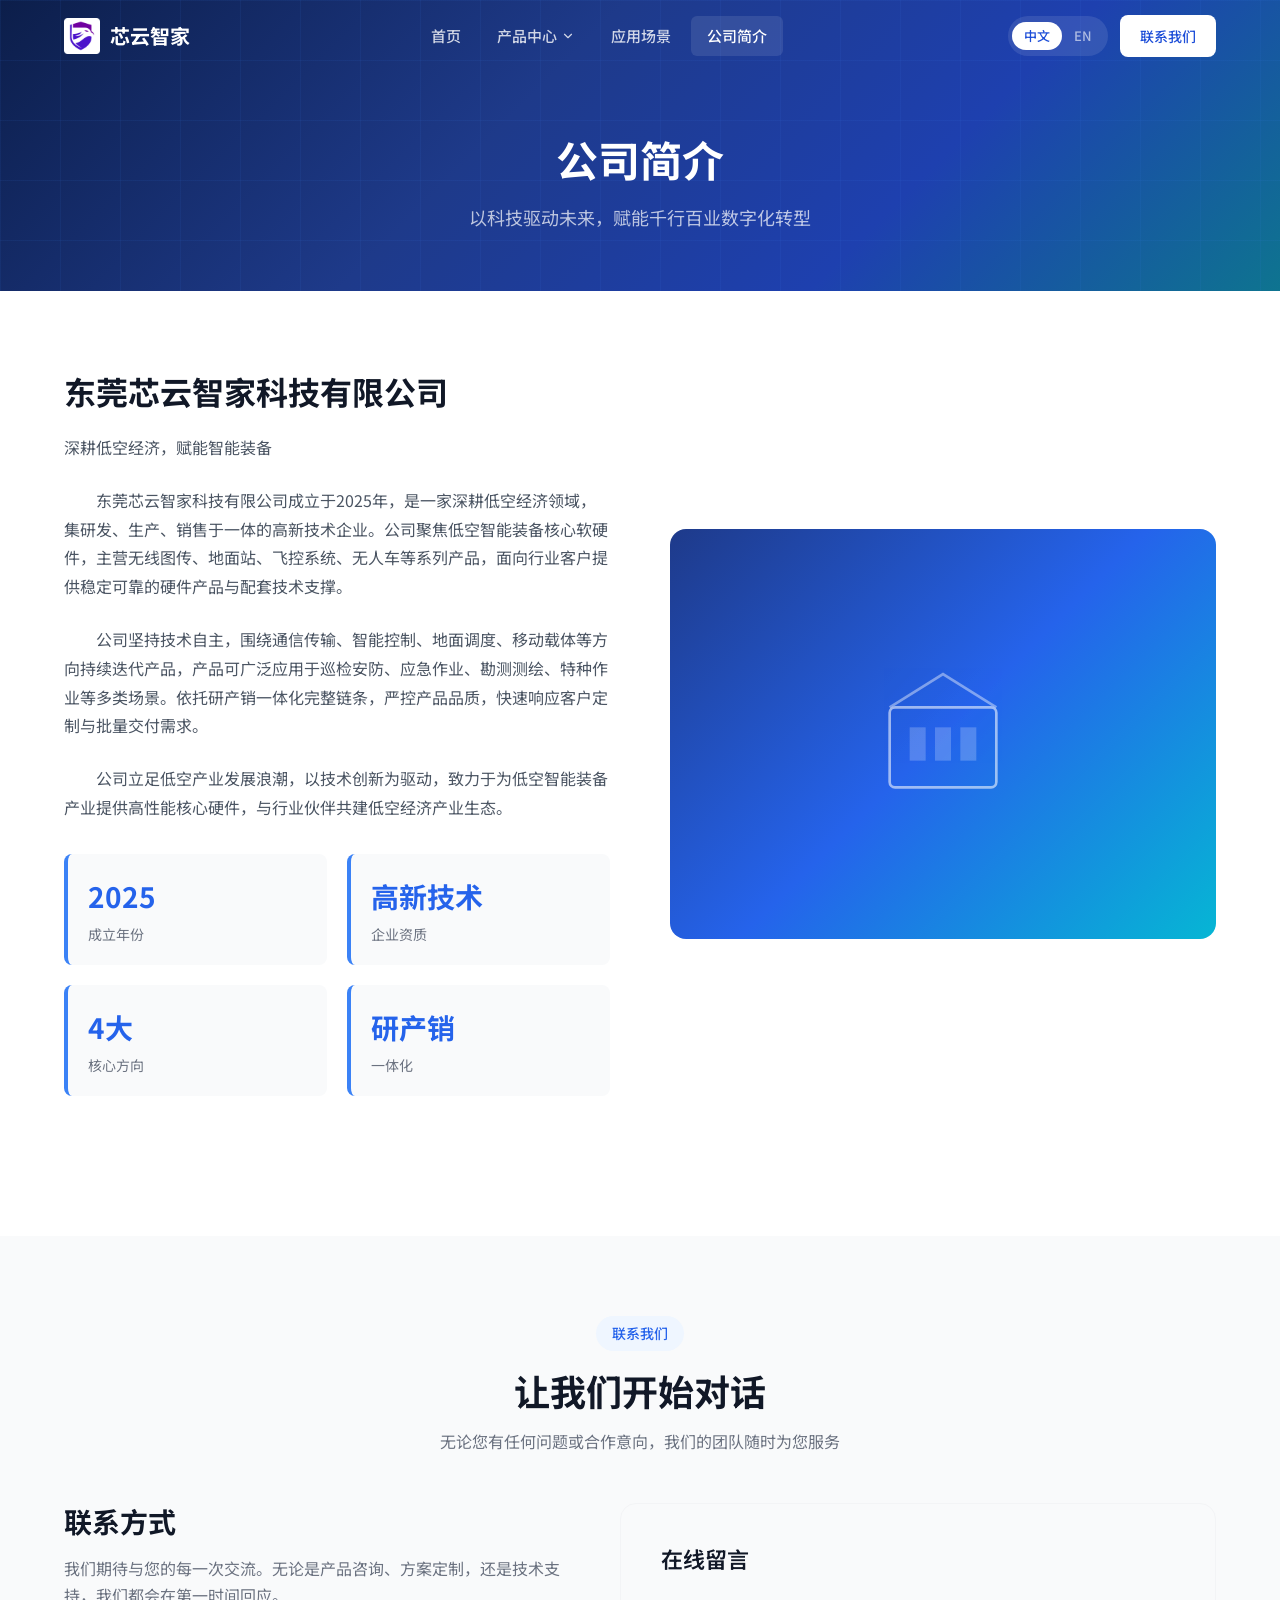
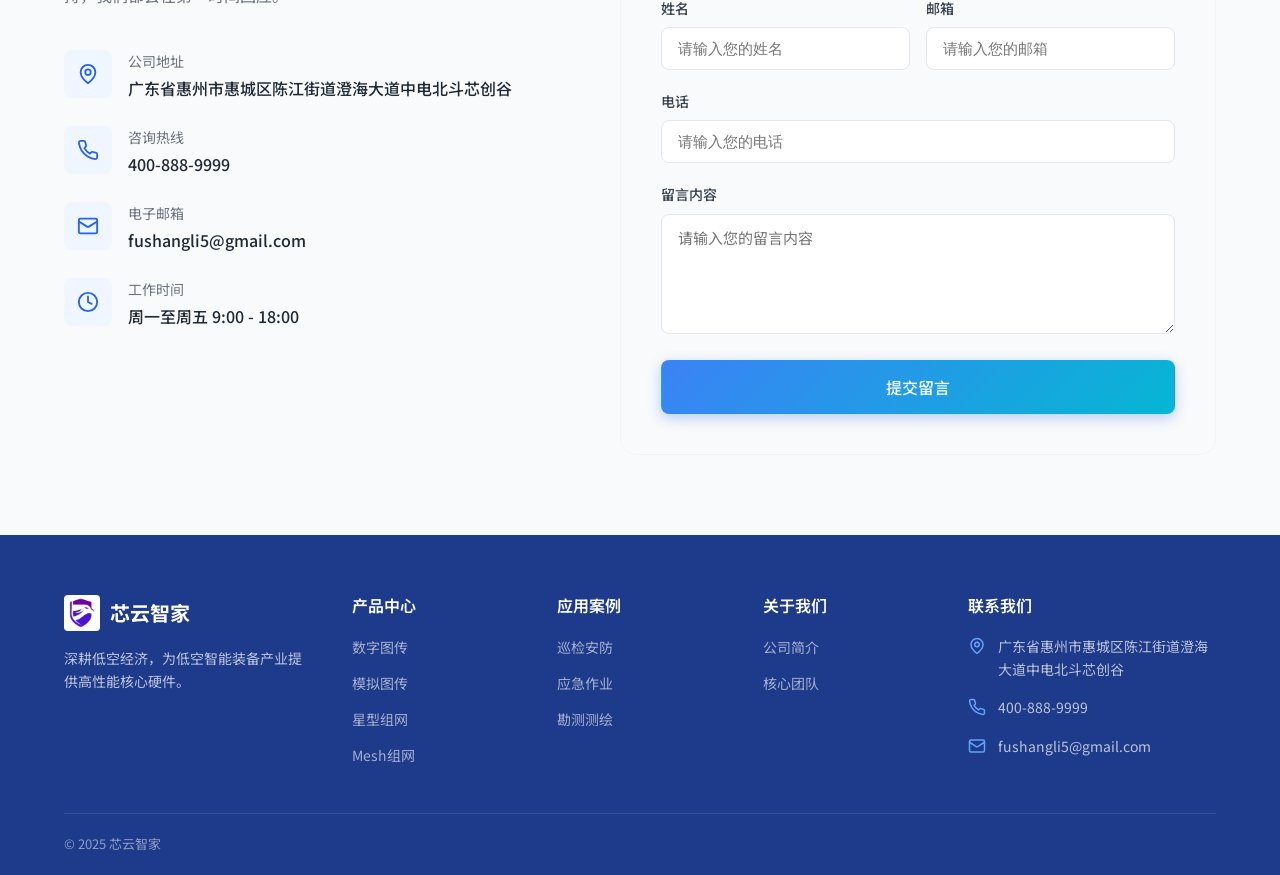
==== commit de842a84: "更新网站：产品分类调整、导航优化、留言表单接入Worker" ====
--- a/about.html
+++ b/about.html
@@ -1,127 +1,117 @@
-<!DOCTYPE html>
-<html lang="zh-CN">
-<head>
-  <meta charset="UTF-8">
-  <meta name="viewport" content="width=device-width, initial-scale=1.0">
-  <title>公司简介 - 芯云智家</title>
-  <link rel="stylesheet" href="css/style.css">
-  <link rel="preconnect" href="https://fonts.googleapis.com">
-  <link rel="stylesheet" href="https://fonts.googleapis.com/css2?family=Noto+Sans+SC:wght@300;400;500;600;700&display=swap">
-</head>
-<body>
-
-  <section class="page-hero">
-    <h1 data-zh="公司简介" data-en="About Us">公司简介</h1>
-    <p data-zh="以科技驱动未来，赋能千行百业数字化转型" data-en="Technology-driven future, empowering digital transformation across industries">以科技驱动未来，赋能千行百业数字化转型</p>
-  </section>
-
-  <!-- 公司介绍 -->
-  <section class="section" style="background:#fff;">
-    <div class="container">
-      <div class="about-content">
-        <div class="about-text" id="aboutText">
-          <h2>东莞芯云智家科技有限公司</h2>
-          <p>深耕低空经济，赋能智能装备</p>
-          <p>东莞芯云智家科技有限公司成立于2025年，是一家深耕低空经济领域，集研发、生产、销售于一体的高新技术企业。公司聚焦低空智能装备核心软硬件，主营无线图传、地面站、飞控系统、无人车等系列产品，面向行业客户提供稳定可靠的硬件产品与配套技术支撑。公司坚持技术自主，围绕通信传输、智能控制、地面调度、移动载体等方向持续迭代产品，产品可广泛应用于巡检安防、应急作业、勘测测绘、特种作业等多类场景。依托研产销一体化完整链条，严控产品品质，快速响应客户定制与批量交付需求。公司立足低空产业发展浪潮，以技术创新为驱动，致力于为低空智能装备产业提供高性能核心硬件，与行业伙伴共建低空经济产业生态。</p>
-          <div class="about-stats" id="aboutStats"></div>
-        </div>
-        <div class="about-visual">
-          <svg viewBox="0 0 120 120" fill="none" style="color:#fff;opacity:0.7;width:160px;height:160px;">
-            <rect x="20" y="40" width="80" height="60" rx="4" stroke="currentColor" stroke-width="2" opacity="0.8"/>
-            <path d="M20 40 L60 15 L100 40" stroke="currentColor" stroke-width="2" opacity="0.6"/>
-            <rect x="35" y="55" width="12" height="25" fill="rgba(255,255,255,0.3)"/>
-            <rect x="54" y="55" width="12" height="25" fill="rgba(255,255,255,0.3)"/>
-            <rect x="73" y="55" width="12" height="25" fill="rgba(255,255,255,0.3)"/>
-          </svg>
-        </div>
-      </div>
-    </div>
-  </section>
-
-  <!-- 核心团队 -->
-  <section class="section" style="background:#fff;">
-    <div class="container">
-      <div class="section-header">
-        <span class="section-label" data-zh="核心团队" data-en="Core Team">核心团队</span>
-        <h2 class="section-title" data-zh="专业的技术团队" data-en="Professional Technical Team">专业的技术团队</h2>
-        <p class="section-desc" data-zh="来自顶尖高校与科技企业的技术专家" data-en="Technical experts from top universities and tech companies">来自顶尖高校与科技企业的技术专家</p>
-      </div>
-      <div class="team-grid" id="teamGrid"></div>
-    </div>
-  </section>
-
-  <!-- 联系我们 -->
-  <section id="contact" class="section" style="background:var(--gray-50);">
-    <div class="container">
-      <div class="section-header">
-        <span class="section-label" data-zh="联系我们" data-en="Contact Us">联系我们</span>
-        <h2 class="section-title" data-zh="让我们开始对话" data-en="Let's Start a Conversation">让我们开始对话</h2>
-        <p class="section-desc" data-zh="无论您有任何问题或合作意向，我们的团队随时为您服务" data-en="Our team is always ready to serve you, whether you have questions or partnership intentions">无论您有任何问题或合作意向，我们的团队随时为您服务</p>
-      </div>
-      <div class="contact-wrapper">
-        <div class="contact-info">
-          <h2 data-zh="联系方式" data-en="Contact Information">联系方式</h2>
-          <p data-zh="我们期待与您的每一次交流。无论是产品咨询、方案定制，还是技术支持，我们都会在第一时间回应。" data-en="We look forward to every conversation with you. Whether it's product consultation, solution customization, or technical support, we will respond promptly.">我们期待与您的每一次交流。无论是产品咨询、方案定制，还是技术支持，我们都会在第一时间回应。</p>
-          <div class="contact-list">
-            <div class="contact-item">
-              <div class="contact-item-icon"><svg viewBox="0 0 24 24" fill="none" stroke="currentColor" stroke-width="2" stroke-linecap="round" stroke-linejoin="round" style="width:22px;height:22px"><path d="M20 10c0 6-8 12-8 12s-8-6-8-12a8 8 0 0 1 16 0Z"/><circle cx="12" cy="10" r="3"/></svg></div>
-              <div><div class="contact-item-label" data-zh="公司地址" data-en="Address">公司地址</div><div class="contact-item-value" data-zh="广东省惠州市惠城区陈江街道澄海大道中电北斗芯创谷" data-en="Zhongdian Beidou Xinchuang Valley, Chenghai Ave, Chenjiang, Huicheng District, Huizhou, Guangdong">广东省惠州市惠城区陈江街道澄海大道中电北斗芯创谷</div></div>
-            </div>
-            <div class="contact-item">
-              <div class="contact-item-icon"><svg viewBox="0 0 24 24" fill="none" stroke="currentColor" stroke-width="2" stroke-linecap="round" stroke-linejoin="round" style="width:22px;height:22px"><path d="M22 16.92v3a2 2 0 0 1-2.18 2 19.79 19.79 0 0 1-8.63-3.07 19.5 19.5 0 0 1-6-6 19.79 19.79 0 0 1-3.07-8.67A2 2 0 0 1 4.11 2h3a2 2 0 0 1 2 1.72 12.84 12.84 0 0 0 .7 2.81 2 2 0 0 1-.45 2.11L8.09 9.91a16 16 0 0 0 6 6l1.27-1.27a2 2 0 0 1 2.11-.45 12.84 12.84 0 0 0 2.81.7A2 2 0 0 1 22 16.92z"/></svg></div>
-              <div><div class="contact-item-label" data-zh="咨询热线" data-en="Hotline">咨询热线</div><div class="contact-item-value">400-888-9999</div></div>
-            </div>
-            <div class="contact-item">
-              <div class="contact-item-icon"><svg viewBox="0 0 24 24" fill="none" stroke="currentColor" stroke-width="2" stroke-linecap="round" stroke-linejoin="round" style="width:22px;height:22px"><rect width="20" height="16" x="2" y="4" rx="2"/><path d="m22 7-8.97 5.7a1.94 1.94 0 0 1-2.06 0L2 7"/></svg></div>
-              <div><div class="contact-item-label" data-zh="电子邮箱" data-en="Email">电子邮箱</div><div class="contact-item-value">fushangli5@gmail.com</div></div>
-            </div>
-            <div class="contact-item">
-              <div class="contact-item-icon"><svg viewBox="0 0 24 24" fill="none" stroke="currentColor" stroke-width="2" stroke-linecap="round" stroke-linejoin="round" style="width:22px;height:22px"><circle cx="12" cy="12" r="10"/><polyline points="12 6 12 12 16 14"/></svg></div>
-              <div><div class="contact-item-label" data-zh="工作时间" data-en="Working Hours">工作时间</div><div class="contact-item-value" data-zh="周一至周五 9:00 - 18:00" data-en="Mon-Fri 9:00 - 18:00">周一至周五 9:00 - 18:00</div></div>
-            </div>
-          </div>
-        </div>
-        <div class="contact-form">
-          <h3 data-zh="在线留言" data-en="Online Message">在线留言</h3>
-          <form id="contactForm">
-            <div class="form-row">
-              <div class="form-group">
-                <label data-zh="姓名" data-en="Name">姓名<span class="required">*</span></label>
-                <input type="text" id="formName" class="form-control" data-zh-placeholder="请输入您的姓名" data-en-placeholder="Enter your name" placeholder="请输入您的姓名">
-                <div class="form-error"></div>
-              </div>
-              <div class="form-group">
-                <label data-zh="邮箱" data-en="Email">邮箱<span class="required">*</span></label>
-                <input type="email" id="formEmail" class="form-control" data-zh-placeholder="请输入您的邮箱" data-en-placeholder="Enter your email" placeholder="请输入您的邮箱">
-                <div class="form-error"></div>
-              </div>
-            </div>
-            <div class="form-group">
-              <label data-zh="电话" data-en="Phone">电话<span class="required">*</span></label>
-              <input type="tel" id="formPhone" class="form-control" data-zh-placeholder="请输入您的电话" data-en-placeholder="Enter your phone number" placeholder="请输入您的电话">
-              <div class="form-error"></div>
-            </div>
-            <div class="form-group">
-              <label data-zh="留言内容" data-en="Message">留言内容<span class="required">*</span></label>
-              <textarea id="formMessage" class="form-control" rows="4" data-zh-placeholder="请输入您的留言内容" data-en-placeholder="Enter your message" placeholder="请输入您的留言内容"></textarea>
-              <div class="form-error"></div>
-            </div>
-            <button type="submit" class="btn btn-primary form-submit" data-zh="提交留言" data-en="Submit">提交留言</button>
-          </form>
-          <div class="form-success" id="formSuccess">
-            <div class="form-success-icon"><svg viewBox="0 0 24 24" fill="none" stroke="currentColor" stroke-width="2.5" stroke-linecap="round" stroke-linejoin="round" style="width:32px;height:32px"><polyline points="20 6 9 17 4 12"></polyline></svg></div>
-            <h4 data-zh="提交成功" data-en="Submitted Successfully">提交成功</h4>
-            <p data-zh="感谢您的留言，我们会在 24 小时内与您联系。" data-en="Thank you for your message. We will contact you within 24 hours.">感谢您的留言，我们会在 24 小时内与您联系。</p>
-          </div>
-        </div>
-      </div>
-    </div>
-  </section>
-
-  <script src="js/company-data.js"></script>
-  <script src="js/products-data.js"></script>
-  <script src="js/cases-data.js"></script>
-  <script src="js/nav.js"></script>
-  <script src="js/main.js"></script>
-</body>
-</html>
+<!DOCTYPE html>
+<html lang="zh-CN">
+<head>
+  <meta charset="UTF-8">
+  <meta name="viewport" content="width=device-width, initial-scale=1.0">
+  <title>公司简介 - 芯云智家</title>
+  <link rel="stylesheet" href="css/style.css">
+  <link rel="preconnect" href="https://fonts.googleapis.com">
+  <link rel="stylesheet" href="https://fonts.googleapis.com/css2?family=Noto+Sans+SC:wght@300;400;500;600;700&display=swap">
+</head>
+<body>
+
+  <section class="page-hero">
+    <h1 data-zh="公司简介" data-en="About Us">公司简介</h1>
+    <p data-zh="以科技驱动未来，赋能千行百业数字化转型" data-en="Technology-driven future, empowering digital transformation across industries">以科技驱动未来，赋能千行百业数字化转型</p>
+  </section>
+
+  <!-- 公司介绍 -->
+  <section class="section" style="background:#fff;">
+    <div class="container">
+      <div class="about-content">
+        <div class="about-text" id="aboutText">
+          <h2>东莞芯云智家科技有限公司</h2>
+          <p>深耕低空经济，赋能智能装备</p>
+          <p>东莞芯云智家科技有限公司成立于2025年，是一家深耕低空经济领域，集研发、生产、销售于一体的高新技术企业。公司聚焦低空智能装备核心软硬件，主营无线图传、地面站、飞控系统、无人车等系列产品，面向行业客户提供稳定可靠的硬件产品与配套技术支撑。公司坚持技术自主，围绕通信传输、智能控制、地面调度、移动载体等方向持续迭代产品，产品可广泛应用于巡检安防、应急作业、勘测测绘、特种作业等多类场景。依托研产销一体化完整链条，严控产品品质，快速响应客户定制与批量交付需求。公司立足低空产业发展浪潮，以技术创新为驱动，致力于为低空智能装备产业提供高性能核心硬件，与行业伙伴共建低空经济产业生态。</p>
+          <div class="about-stats" id="aboutStats"></div>
+        </div>
+        <div class="about-visual">
+          <svg viewBox="0 0 120 120" fill="none" style="color:#fff;opacity:0.7;width:160px;height:160px;">
+            <rect x="20" y="40" width="80" height="60" rx="4" stroke="currentColor" stroke-width="2" opacity="0.8"/>
+            <path d="M20 40 L60 15 L100 40" stroke="currentColor" stroke-width="2" opacity="0.6"/>
+            <rect x="35" y="55" width="12" height="25" fill="rgba(255,255,255,0.3)"/>
+            <rect x="54" y="55" width="12" height="25" fill="rgba(255,255,255,0.3)"/>
+            <rect x="73" y="55" width="12" height="25" fill="rgba(255,255,255,0.3)"/>
+          </svg>
+        </div>
+      </div>
+    </div>
+  </section>
+
+  <!-- 联系我们 -->
+  <section id="contact" class="section" style="background:var(--gray-50);">
+    <div class="container">
+      <div class="section-header">
+        <span class="section-label" data-zh="联系我们" data-en="Contact Us">联系我们</span>
+        <h2 class="section-title" data-zh="让我们开始对话" data-en="Let's Start a Conversation">让我们开始对话</h2>
+        <p class="section-desc" data-zh="无论您有任何问题或合作意向，我们的团队随时为您服务" data-en="Our team is always ready to serve you, whether you have questions or partnership intentions">无论您有任何问题或合作意向，我们的团队随时为您服务</p>
+      </div>
+      <div class="contact-wrapper">
+        <div class="contact-info">
+          <h2 data-zh="联系方式" data-en="Contact Information">联系方式</h2>
+          <p data-zh="我们期待与您的每一次交流。无论是产品咨询、方案定制，还是技术支持，我们都会在第一时间回应。" data-en="We look forward to every conversation with you. Whether it's product consultation, solution customization, or technical support, we will respond promptly.">我们期待与您的每一次交流。无论是产品咨询、方案定制，还是技术支持，我们都会在第一时间回应。</p>
+          <div class="contact-list">
+            <div class="contact-item">
+              <div class="contact-item-icon"><svg viewBox="0 0 24 24" fill="none" stroke="currentColor" stroke-width="2" stroke-linecap="round" stroke-linejoin="round" style="width:22px;height:22px"><path d="M20 10c0 6-8 12-8 12s-8-6-8-12a8 8 0 0 1 16 0Z"/><circle cx="12" cy="10" r="3"/></svg></div>
+              <div><div class="contact-item-label" data-zh="公司地址" data-en="Address">公司地址</div><div class="contact-item-value" data-zh="广东省惠州市惠城区陈江街道澄海大道中电北斗芯创谷" data-en="Zhongdian Beidou Xinchuang Valley, Chenghai Ave, Chenjiang, Huicheng District, Huizhou, Guangdong">广东省惠州市惠城区陈江街道澄海大道中电北斗芯创谷</div></div>
+            </div>
+            <div class="contact-item">
+              <div class="contact-item-icon"><svg viewBox="0 0 24 24" fill="none" stroke="currentColor" stroke-width="2" stroke-linecap="round" stroke-linejoin="round" style="width:22px;height:22px"><path d="M22 16.92v3a2 2 0 0 1-2.18 2 19.79 19.79 0 0 1-8.63-3.07 19.5 19.5 0 0 1-6-6 19.79 19.79 0 0 1-3.07-8.67A2 2 0 0 1 4.11 2h3a2 2 0 0 1 2 1.72 12.84 12.84 0 0 0 .7 2.81 2 2 0 0 1-.45 2.11L8.09 9.91a16 16 0 0 0 6 6l1.27-1.27a2 2 0 0 1 2.11-.45 12.84 12.84 0 0 0 2.81.7A2 2 0 0 1 22 16.92z"/></svg></div>
+              <div><div class="contact-item-label" data-zh="咨询热线" data-en="Hotline">咨询热线</div><div class="contact-item-value">400-888-9999</div></div>
+            </div>
+            <div class="contact-item">
+              <div class="contact-item-icon"><svg viewBox="0 0 24 24" fill="none" stroke="currentColor" stroke-width="2" stroke-linecap="round" stroke-linejoin="round" style="width:22px;height:22px"><rect width="20" height="16" x="2" y="4" rx="2"/><path d="m22 7-8.97 5.7a1.94 1.94 0 0 1-2.06 0L2 7"/></svg></div>
+              <div><div class="contact-item-label" data-zh="电子邮箱" data-en="Email">电子邮箱</div><div class="contact-item-value">fushangli5@gmail.com</div></div>
+            </div>
+            <div class="contact-item">
+              <div class="contact-item-icon"><svg viewBox="0 0 24 24" fill="none" stroke="currentColor" stroke-width="2" stroke-linecap="round" stroke-linejoin="round" style="width:22px;height:22px"><circle cx="12" cy="12" r="10"/><polyline points="12 6 12 12 16 14"/></svg></div>
+              <div><div class="contact-item-label" data-zh="工作时间" data-en="Working Hours">工作时间</div><div class="contact-item-value" data-zh="周一至周五 9:00 - 18:00" data-en="Mon-Fri 9:00 - 18:00">周一至周五 9:00 - 18:00</div></div>
+            </div>
+          </div>
+        </div>
+        <div class="contact-form">
+          <h3 data-zh="在线留言" data-en="Online Message">在线留言</h3>
+          <form id="contactForm">
+            <div class="form-row">
+              <div class="form-group">
+                <label data-zh="姓名" data-en="Name">姓名<span class="required">*</span></label>
+                <input type="text" id="formName" class="form-control" data-zh-placeholder="请输入您的姓名" data-en-placeholder="Enter your name" placeholder="请输入您的姓名">
+                <div class="form-error"></div>
+              </div>
+              <div class="form-group">
+                <label data-zh="邮箱" data-en="Email">邮箱<span class="required">*</span></label>
+                <input type="email" id="formEmail" class="form-control" data-zh-placeholder="请输入您的邮箱" data-en-placeholder="Enter your email" placeholder="请输入您的邮箱">
+                <div class="form-error"></div>
+              </div>
+            </div>
+            <div class="form-group">
+              <label data-zh="电话" data-en="Phone">电话<span class="required">*</span></label>
+              <input type="tel" id="formPhone" class="form-control" data-zh-placeholder="请输入您的电话" data-en-placeholder="Enter your phone number" placeholder="请输入您的电话">
+              <div class="form-error"></div>
+            </div>
+            <div class="form-group">
+              <label data-zh="留言内容" data-en="Message">留言内容<span class="required">*</span></label>
+              <textarea id="formMessage" class="form-control" rows="4" data-zh-placeholder="请输入您的留言内容" data-en-placeholder="Enter your message" placeholder="请输入您的留言内容"></textarea>
+              <div class="form-error"></div>
+            </div>
+            <button type="submit" class="btn btn-primary form-submit" data-zh="提交留言" data-en="Submit">提交留言</button>
+          </form>
+          <div class="form-success" id="formSuccess">
+            <div class="form-success-icon"><svg viewBox="0 0 24 24" fill="none" stroke="currentColor" stroke-width="2.5" stroke-linecap="round" stroke-linejoin="round" style="width:32px;height:32px"><polyline points="20 6 9 17 4 12"></polyline></svg></div>
+            <h4 data-zh="提交成功" data-en="Submitted Successfully">提交成功</h4>
+            <p data-zh="感谢您的留言，我们会在 24 小时内与您联系。" data-en="Thank you for your message. We will contact you within 24 hours.">感谢您的留言，我们会在 24 小时内与您联系。</p>
+            <p class="form-countdown" data-zh="页面将在 <span id='countdownNum'>5</span> 秒后返回上一页..." data-en="Returning to previous page in <span id='countdownNum'>5</span> seconds...">页面将在 <span id="countdownNum">5</span> 秒后返回上一页...</p>
+            <button type="button" class="btn btn-outline form-back-btn" data-zh="返回上一页" data-en="Go Back">返回上一页</button>
+          </div>
+        </div>
+      </div>
+    </div>
+  </section>
+
+  <script src="js/company-data.js"></script>
+  <script src="js/products-data.js"></script>
+  <script src="js/cases-data.js"></script>
+  <script src="js/nav.js"></script>
+  <script src="js/main.js"></script>
+</body>
+</html>
--- a/css/style.css
+++ b/css/style.css
@@ -1,478 +1,484 @@
-/* ========================================
-   智创科技企业官网 - 样式文件
-   四页面架构 + 轮播 + 筛选 + 灯箱
-   ======================================== */
-:root {
-  --primary-50: #eff6ff; --primary-100: #dbeafe; --primary-200: #bfdbfe;
-  --primary-300: #93c5fd; --primary-400: #60a5fa; --primary-500: #3b82f6;
-  --primary-600: #2563eb; --primary-700: #1d4ed8; --primary-800: #1e40af; --primary-900: #1e3a8a;
-  --gray-50: #f9fafb; --gray-100: #f3f4f6; --gray-200: #e5e7eb; --gray-300: #d1d5db;
-  --gray-400: #9ca3af; --gray-500: #6b7280; --gray-600: #4b5563; --gray-700: #374151;
-  --gray-800: #1f2937; --gray-900: #111827;
-  --gradient-primary: linear-gradient(135deg, #1e3a8a 0%, #2563eb 50%, #06b6d4 100%);
-  --gradient-light: linear-gradient(135deg, #3b82f6 0%, #06b6d4 100%);
-  --gradient-hero: linear-gradient(135deg, #0c1e4a 0%, #1e3a8a 40%, #1e40af 70%, #0e7490 100%);
-  --shadow-sm: 0 1px 2px rgba(0,0,0,0.05); --shadow-md: 0 4px 6px -1px rgba(0,0,0,0.1);
-  --shadow-lg: 0 10px 15px -3px rgba(0,0,0,0.1); --shadow-xl: 0 20px 25px -5px rgba(0,0,0,0.1);
-  --radius-sm: 6px; --radius-md: 8px; --radius-lg: 12px; --radius-xl: 16px; --radius-full: 9999px;
-  --transition: 0.3s cubic-bezier(0.4,0,0.2,1);
-  --nav-height: 72px; --max-width: 1200px;
-}
-* { margin: 0; padding: 0; box-sizing: border-box; }
-html { scroll-behavior: smooth; }
-body {
-  font-family: 'Noto Sans SC', -apple-system, BlinkMacSystemFont, 'Segoe UI', Roboto, sans-serif;
-  font-size: 15px; line-height: 1.6; color: var(--gray-800); background: #fff;
-  -webkit-font-smoothing: antialiased;
-}
-a { text-decoration: none; color: inherit; }
-ul { list-style: none; }
-img { max-width: 100%; display: block; }
-button { border: none; outline: none; font-family: inherit; cursor: pointer; background: none; }
-h1,h2,h3,h4,h5,h6 { font-weight: 600; color: var(--gray-900); line-height: 1.3; }
-.container { max-width: var(--max-width); margin: 0 auto; padding: 0 24px; }
-.section { padding: 80px 0; }
-.section-header { text-align: center; margin-bottom: 48px; }
-.section-label {
-  display: inline-block; font-size: 14px; font-weight: 500; color: var(--primary-600);
-  background: var(--primary-50); padding: 6px 16px; border-radius: var(--radius-full); margin-bottom: 16px;
-}
-.section-title { font-size: 36px; font-weight: 700; margin-bottom: 16px; }
-.section-desc { font-size: 16px; color: var(--gray-500); max-width: 640px; margin: 0 auto; }
-.btn {
-  display: inline-flex; align-items: center; justify-content: center; gap: 8px;
-  padding: 10px 24px; font-size: 14px; font-weight: 500; border-radius: var(--radius-md);
-  cursor: pointer; transition: all var(--transition); white-space: nowrap; border: 1px solid transparent;
-}
-.btn-lg { padding: 14px 32px; font-size: 15px; }
-.btn-primary { background: var(--gradient-light); color: #fff; box-shadow: 0 4px 14px rgba(37,99,235,0.3); }
-.btn-primary:hover { transform: translateY(-2px); box-shadow: 0 6px 20px rgba(37,99,235,0.4); }
-.btn-block { width: 100%; }
-
-/* ===== 导航栏 ===== */
-.navbar {
-  position: fixed; top: 0; left: 0; right: 0; height: var(--nav-height); z-index: 100;
-  transition: all var(--transition); background: transparent;
-}
-.navbar.scrolled {
-  background: rgba(255,255,255,0.95); backdrop-filter: blur(12px);
-  box-shadow: 0 2px 20px rgba(0,0,0,0.08); border-bottom: 1px solid var(--gray-100);
-}
-.nav-container { height: 100%; display: flex; align-items: center; justify-content: space-between; }
-.logo { display: flex; align-items: center; gap: 10px; font-size: 20px; font-weight: 700; color: #fff; transition: color var(--transition); }
-.navbar.scrolled .logo { color: var(--gray-900); }
-.logo-icon {
-  width: 36px; height: 36px; border-radius: var(--radius-sm); background: var(--gradient-light);
-  display: flex; align-items: center; justify-content: center; color: #fff;
-}
-.logo-icon svg { width: 20px; height: 20px; }
-.nav-links { display: flex; align-items: center; gap: 4px; }
-.nav-link {
-  position: relative; padding: 8px 16px; font-size: 15px; font-weight: 500;
-  color: rgba(255,255,255,0.8); border-radius: var(--radius-sm); transition: all var(--transition);
-}
-.navbar.scrolled .nav-link { color: var(--gray-700); }
-.nav-link:hover, .nav-link.active { color: #fff; background: rgba(255,255,255,0.1); }
-.navbar.scrolled .nav-link:hover, .navbar.scrolled .nav-link.active { color: var(--primary-600); background: var(--primary-50); }
-.nav-right { display: flex; align-items: center; gap: 12px; }
-.lang-toggle {
-  display: flex; align-items: center; padding: 6px 4px; background: rgba(255,255,255,0.1);
-  border-radius: var(--radius-full); font-size: 13px; font-weight: 500;
-}
-.navbar.scrolled .lang-toggle { background: var(--gray-100); }
-.lang-option { padding: 4px 12px; border-radius: var(--radius-full); color: rgba(255,255,255,0.6); transition: all var(--transition); cursor: pointer; }
-.navbar.scrolled .lang-option { color: var(--gray-500); }
-.lang-option.active { background: #fff; color: var(--primary-700); }
-.navbar.scrolled .lang-option.active { background: var(--primary-600); color: #fff; }
-.nav-cta {
-  padding: 10px 20px; font-size: 14px; font-weight: 500; background: #fff; color: var(--primary-700);
-  border-radius: var(--radius-md); transition: all var(--transition);
-}
-.navbar.scrolled .nav-cta { background: var(--gradient-light); color: #fff; box-shadow: 0 4px 14px rgba(37,99,235,0.3); }
-.nav-cta:hover { transform: translateY(-1px); }
-.hamburger { display: none; flex-direction: column; justify-content: center; gap: 5px; width: 32px; height: 32px; cursor: pointer; padding: 4px; }
-.hamburger span { display: block; width: 24px; height: 2px; background: #fff; border-radius: 2px; transition: all var(--transition); }
-.navbar.scrolled .hamburger span { background: var(--gray-800); }
-.hamburger.active span:nth-child(1) { transform: translateY(7px) rotate(45deg); }
-.hamburger.active span:nth-child(2) { opacity: 0; }
-.hamburger.active span:nth-child(3) { transform: translateY(-7px) rotate(-45deg); }
-
-/* 产品中心下拉菜单 */
-.nav-item-dropdown { position: relative; display: flex; align-items: center; }
-.nav-item-dropdown .nav-link { display: flex; align-items: center; gap: 4px; }
-.dropdown-arrow { width: 14px; height: 14px; transition: transform var(--transition); }
-.nav-item-dropdown:hover .dropdown-arrow { transform: rotate(180deg); }
-.dropdown-menu {
-  position: absolute; top: 100%; left: 50%; transform: translateX(-50%) translateY(8px);
-  min-width: 560px; padding: 24px; background: #fff; border-radius: var(--radius-lg);
-  box-shadow: 0 12px 40px rgba(0,0,0,0.15); border: 1px solid var(--gray-100);
-  opacity: 0; visibility: hidden; transition: all 0.25s ease; z-index: 200;
-  display: grid; grid-template-columns: repeat(4, 1fr); gap: 20px;
-}
-.nav-item-dropdown:hover .dropdown-menu { opacity: 1; visibility: visible; transform: translateX(-50%) translateY(0); }
-.dropdown-col { display: flex; flex-direction: column; gap: 8px; }
-.dropdown-title { font-size: 13px; font-weight: 600; color: var(--primary-600); padding-bottom: 8px; border-bottom: 1px solid var(--gray-100); margin-bottom: 4px; }
-.dropdown-link { font-size: 13px; color: var(--gray-600); padding: 6px 8px; border-radius: var(--radius-sm); transition: all var(--transition); line-height: 1.4; }
-.dropdown-link:hover { color: var(--primary-600); background: var(--primary-50); }
-
-/* 移动端侧边栏 */
-.mobile-sidebar {
-  position: fixed; top: 0; right: -100%; width: 280px; height: 100vh; background: #fff; z-index: 1001;
-  transition: right 0.4s cubic-bezier(0.4,0,0.2,1); box-shadow: -8px 0 30px rgba(0,0,0,0.15);
-  display: flex; flex-direction: column;
-}
-.mobile-sidebar.open { right: 0; }
-.sidebar-overlay {
-  position: fixed; top: 0; left: 0; width: 100%; height: 100%; background: rgba(0,0,0,0.5);
-  z-index: 1000; opacity: 0; visibility: hidden; transition: all var(--transition);
-}
-.sidebar-overlay.open { opacity: 1; visibility: visible; }
-.sidebar-header { padding: 20px 24px; border-bottom: 1px solid var(--gray-100); display: flex; align-items: center; justify-content: space-between; }
-.sidebar-header .logo { color: var(--gray-900); font-size: 18px; }
-.sidebar-close { width: 32px; height: 32px; display: flex; align-items: center; justify-content: center; color: var(--gray-500); border-radius: var(--radius-sm); cursor: pointer; }
-.sidebar-close:hover { background: var(--gray-100); }
-.sidebar-nav { flex: 1; padding: 16px 0; overflow-y: auto; }
-.sidebar-link { display: block; padding: 14px 24px; font-size: 16px; font-weight: 500; color: var(--gray-700); transition: all var(--transition); border-left: 3px solid transparent; cursor: pointer; }
-.sidebar-link:hover, .sidebar-link.active { color: var(--primary-600); background: var(--primary-50); border-left-color: var(--primary-500); }
-.sidebar-footer { padding: 20px 24px; border-top: 1px solid var(--gray-100); }
-.sidebar-lang { display: flex; background: var(--gray-100); border-radius: var(--radius-full); padding: 4px; margin-bottom: 16px; }
-.sidebar-lang .lang-option { flex: 1; text-align: center; padding: 8px; color: var(--gray-500); }
-.sidebar-lang .lang-option.active { background: #fff; color: var(--primary-600); box-shadow: var(--shadow-sm); }
-
-/* ===== Hero（内页通用顶部） ===== */
-.page-hero {
-  position: relative; padding: calc(var(--nav-height) + 60px) 0 60px;
-  background: var(--gradient-hero); overflow: hidden; text-align: center;
-}
-.page-hero::before {
-  content: ''; position: absolute; top: 0; left: 0; right: 0; bottom: 0;
-  background-image: linear-gradient(rgba(59,130,246,0.08) 1px, transparent 1px), linear-gradient(90deg, rgba(59,130,246,0.08) 1px, transparent 1px);
-  background-size: 60px 60px;
-}
-.page-hero h1 { position: relative; font-size: 42px; font-weight: 700; color: #fff; margin-bottom: 16px; }
-.page-hero p { position: relative; font-size: 18px; color: rgba(255,255,255,0.7); max-width: 600px; margin: 0 auto; }
-
-/* ===== 首页 Hero ===== */
-.hero {
-  position: relative; min-height: 100vh; display: flex; align-items: center;
-  background: var(--gradient-hero); overflow: hidden; padding-top: var(--nav-height);
-}
-.hero::before {
-  content: ''; position: absolute; top: 0; left: 0; right: 0; bottom: 0;
-  background-image: linear-gradient(rgba(59,130,246,0.08) 1px, transparent 1px), linear-gradient(90deg, rgba(59,130,246,0.08) 1px, transparent 1px);
-  background-size: 60px 60px;
-  mask-image: radial-gradient(ellipse at center, #000 40%, transparent 75%);
-}
-.hero-glow { position: absolute; width: 600px; height: 600px; border-radius: 50%; filter: blur(120px); opacity: 0.3; z-index: 1; }
-.hero-glow-1 { top: 10%; right: -10%; background: radial-gradient(circle, #3b82f6 0%, transparent 70%); }
-.hero-glow-2 { bottom: -10%; left: -10%; background: radial-gradient(circle, #06b6d4 0%, transparent 70%); }
-.hero-bg-layers { position: absolute; top: 0; left: 0; right: 0; bottom: 0; z-index: 0; }
-.hero-bg-layer { position: absolute; top: 0; left: 0; right: 0; bottom: 0; background-size: cover; background-position: center; opacity: 0; transition: opacity 1.2s ease-in-out; }
-.hero-bg-layer.active { opacity: 1; }
-.hero-inner { position: relative; z-index: 2; max-width: var(--max-width); margin: 0 auto; padding: 60px 24px; display: grid; grid-template-columns: 1.2fr 1fr; gap: 60px; align-items: center; width: 100%; }
-.hero-badge { display: inline-flex; align-items: center; gap: 8px; padding: 8px 18px; background: rgba(59,130,246,0.15); border: 1px solid rgba(96,165,250,0.3); border-radius: var(--radius-full); font-size: 14px; color: var(--primary-200); margin-bottom: 24px; }
-.hero-badge .dot { width: 8px; height: 8px; background: #10b981; border-radius: 50%; animation: pulse 2s ease-in-out infinite; }
-@keyframes pulse { 0%,100% { box-shadow: 0 0 0 4px rgba(16,185,129,0.2); } 50% { box-shadow: 0 0 0 8px rgba(16,185,129,0.1); } }
-.hero-title { font-size: 56px; font-weight: 700; color: #fff; line-height: 1.15; margin-bottom: 24px; }
-.hero-title .gradient { background: linear-gradient(135deg, #60a5fa 0%, #22d3ee 50%, #93c5fd 100%); -webkit-background-clip: text; background-clip: text; -webkit-text-fill-color: transparent; }
-.hero-subtitle { font-size: 20px; color: rgba(255,255,255,0.7); line-height: 1.7; margin-bottom: 40px; max-width: 540px; }
-.hero-actions { display: flex; gap: 16px; flex-wrap: wrap; }
-.hero-stats { display: flex; gap: 80px; margin-top: 60px; padding-top: 32px; border-top: 1px solid rgba(255,255,255,0.1); }
-.hero-stat-value { font-size: 32px; font-weight: 700; color: #fff; }
-.hero-stat-label { font-size: 14px; color: rgba(255,255,255,0.6); margin-top: 4px; }
-.hero-visual { position: relative; display: flex; justify-content: center; align-items: center; }
-.hero-product-layers { position: absolute; top: 0; left: 0; right: 0; bottom: 0; }
-.hero-product-layer { position: absolute; top: 0; left: 0; right: 0; bottom: 0; background-size: cover; background-position: center; background-repeat: no-repeat; opacity: 0; transform: scale(1.05); transition: opacity 0.8s ease, transform 0.8s ease; }
-.hero-product-layer.active { opacity: 1; transform: scale(1); }
-.hero-card { position: relative; width: 100%; max-width: 480px; aspect-ratio: 4/3; background: rgba(255,255,255,0.05); border: 1px solid rgba(255,255,255,0.1); border-radius: var(--radius-xl); overflow: hidden; }
-.hero-card-inner { position: relative; width: 100%; height: 100%; }
-.hero-bubbles { position: absolute; top: 50%; left: 50%; width: 0; height: 0; z-index: 10; pointer-events: none; }
-.bubble { position: absolute; top: 0; left: 0; border-radius: 50%; background: rgba(255,255,255,0.15); backdrop-filter: blur(6px); -webkit-backdrop-filter: blur(6px); border: 1px solid rgba(255,255,255,0.25); box-shadow: 0 4px 20px rgba(0,0,0,0.15); display: flex; flex-direction: column; align-items: center; justify-content: center; text-align: center; width: 78px; height: 78px; padding: 6px; animation: bubbleEmit var(--dur) ease-out var(--delay) infinite; opacity: 0; transform: translate(var(--ox), var(--oy)) scale(0); }
-.bubble-lg { width: 108px; height: 108px; padding: 10px; }
-.bubble-val { font-size: 17px; font-weight: 800; color: #fff; line-height: 1.1; text-shadow: 0 1px 4px rgba(0,0,0,0.3); }
-.bubble-label { font-size: 10px; color: rgba(255,255,255,0.8); margin-top: 3px; line-height: 1.2; font-weight: 500; }
-.bubble-text { font-size: 14px; font-weight: 700; color: #fff; line-height: 1.2; text-shadow: 0 1px 4px rgba(0,0,0,0.3); }
-@keyframes bubbleEmit {
-  0% { transform: translate(var(--ox), var(--oy)) scale(0); opacity: 0; }
-  5% { transform: translate(calc(var(--ox) + (var(--tx) - var(--ox)) * 0.05), calc(var(--oy) + (var(--ty) - var(--oy)) * 0.05)) scale(0.3); opacity: 1; }
-  20% { transform: translate(calc(var(--ox) + (var(--tx) - var(--ox)) * 0.2), calc(var(--oy) + (var(--ty) - var(--oy)) * 0.2)) scale(1); opacity: 1; }
-  70% { transform: translate(var(--tx), var(--ty)) scale(1); opacity: 1; }
-  100% { transform: translate(calc(var(--tx) * 1.12), calc(var(--ty) * 1.12)) scale(0.25); opacity: 0; }
-}
-.float-card { position: absolute; background: rgba(255,255,255,0.95); border-radius: var(--radius-lg); padding: 16px 20px; box-shadow: var(--shadow-xl); animation: float 6s ease-in-out infinite; }
-.float-card-1 { top: 10%; left: -20px; }
-.float-card-2 { bottom: 15%; right: -20px; animation-delay: 2s; }
-@keyframes float { 0%,100% { transform: translateY(0); } 50% { transform: translateY(-12px); } }
-.float-card-title { font-size: 14px; font-weight: 600; color: var(--gray-800); }
-.float-card-desc { font-size: 12px; color: var(--gray-500); margin-top: 2px; }
-
-/* ===== 首页产品轮播 ===== */
-.product-carousel-section { padding: 80px 0; background: var(--gray-50); }
-.carousel-wrapper { position: relative; max-width: var(--max-width); margin: 0 auto; padding: 0 60px; }
-.carousel-track-container { overflow: hidden; border-radius: var(--radius-xl); }
-.carousel-track { display: flex; transition: transform 0.6s cubic-bezier(0.4,0,0.2,1); }
-.carousel-slide-card {
-  flex: 0 0 calc(33.333% - 16px); margin: 0 8px; background: #fff; border-radius: var(--radius-lg);
-  overflow: hidden; box-shadow: var(--shadow-md); transition: all var(--transition); cursor: pointer;
-}
-.carousel-slide-card:hover { transform: translateY(-6px); box-shadow: var(--shadow-xl); }
-.carousel-slide-img { height: 200px; display: flex; align-items: center; justify-content: center; background: linear-gradient(135deg, #eff6ff, #e0f2fe); position: relative; overflow: hidden; }
-.carousel-highlight { position: absolute; bottom: 12px; right: 16px; display: flex; align-items: baseline; gap: 2px; }
-.carousel-highlight-value { font-size: 36px; font-weight: 800; color: var(--primary-600); line-height: 1; text-shadow: 0 2px 8px rgba(59,130,246,0.2); }
-.carousel-highlight-unit { font-size: 16px; font-weight: 600; color: var(--primary-500); }
-.carousel-highlight-label { font-size: 12px; color: var(--primary-500); font-weight: 600; margin-bottom: 4px; letter-spacing: 0.5px; }
-.carousel-slide-body { padding: 24px; }
-.carousel-slide-name { font-size: 18px; font-weight: 600; color: var(--gray-900); margin-bottom: 8px; }
-.carousel-slide-desc { font-size: 14px; color: var(--gray-500); line-height: 1.6; margin-bottom: 16px; }
-.carousel-slide-price { font-size: 16px; font-weight: 600; color: var(--primary-600); }
-.carousel-arrow {
-  position: absolute; top: 50%; transform: translateY(-50%); width: 48px; height: 48px;
-  border-radius: 50%; background: #fff; box-shadow: var(--shadow-lg); display: flex; align-items: center;
-  justify-content: center; cursor: pointer; transition: all var(--transition); z-index: 10; color: var(--primary-600);
-}
-.carousel-arrow:hover { background: var(--primary-600); color: #fff; transform: translateY(-50%) scale(1.1); }
-.carousel-arrow.prev { left: 0; }
-.carousel-arrow.next { right: 0; }
-.carousel-dots { display: flex; justify-content: center; gap: 10px; margin-top: 32px; }
-.carousel-dot { width: 10px; height: 10px; border-radius: 50%; background: var(--gray-300); cursor: pointer; transition: all var(--transition); }
-.carousel-dot.active { background: var(--primary-500); width: 30px; border-radius: 5px; }
-
-/* ===== 核心优势 ===== */
-.advantages { background: #fff; }
-.advantages-grid { display: grid; grid-template-columns: repeat(4, 1fr); gap: 24px; }
-.advantage-card { background: var(--gray-50); border-radius: var(--radius-lg); padding: 36px 28px; text-align: center; transition: all var(--transition); border: 1px solid var(--gray-100); }
-.advantage-card:hover { transform: translateY(-8px); box-shadow: var(--shadow-xl); border-color: var(--primary-200); }
-.advantage-icon { width: 64px; height: 64px; margin: 0 auto 20px; border-radius: var(--radius-lg); display: flex; align-items: center; justify-content: center; background: var(--gradient-light); color: #fff; }
-.advantage-icon svg { width: 32px; height: 32px; }
-.advantage-title { font-size: 20px; font-weight: 600; margin-bottom: 12px; }
-.advantage-desc { font-size: 14px; color: var(--gray-500); line-height: 1.7; }
-
-/* ===== 产品中心 - 筛选 ===== */
-.product-filters { display: flex; justify-content: center; gap: 12px; margin-bottom: 48px; flex-wrap: wrap; }
-.filter-btn {
-  padding: 12px 32px; font-size: 15px; font-weight: 500; color: var(--gray-800);
-  background: #fff; border: 2px solid var(--gray-200); border-radius: var(--radius-md);
-  cursor: pointer; transition: all var(--transition);
-}
-.filter-btn:hover { border-color: var(--gray-800); }
-.filter-btn.active { background: var(--primary-600); color: #fff; border-color: var(--primary-600); }
-.products-grid { display: grid; grid-template-columns: repeat(3, 1fr); gap: 24px; }
-.product-card {
-  background: #fff; border: 1px solid var(--gray-200); border-radius: var(--radius-lg);
-  overflow: hidden; transition: all var(--transition); cursor: pointer;
-}
-.product-card:hover { transform: translateY(-6px); box-shadow: var(--shadow-xl); border-color: var(--primary-300); }
-.product-image { position: relative; height: 220px; background: var(--gray-50); overflow: hidden; cursor: zoom-in; }
-.product-image-inner { width: 100%; height: 100%; display: flex; align-items: center; justify-content: center; background: linear-gradient(135deg, #eff6ff, #e0f2fe); transition: transform var(--transition); }
-.product-card:hover .product-image-inner { transform: scale(1.05); }
-.product-category-tag { position: absolute; top: 16px; left: 16px; padding: 6px 14px; background: rgba(255,255,255,0.9); border-radius: var(--radius-full); font-size: 15px; font-weight: 600; color: var(--primary-700); }
-.product-body { padding: 16px 20px; }
-.product-name { font-size: 22px; font-weight: 600; margin-bottom: 0; }
-.product-tagline { font-size: 14px; color: var(--gray-500); margin-bottom: 16px; line-height: 1.6; }
-.product-footer { display: flex; align-items: center; justify-content: space-between; padding-top: 16px; border-top: 1px solid var(--gray-100); }
-.product-price { font-size: 16px; font-weight: 600; color: var(--primary-600); }
-.product-link { font-size: 14px; font-weight: 500; color: var(--gray-500); display: flex; align-items: center; gap: 4px; transition: all var(--transition); }
-.product-card:hover .product-link { color: var(--primary-600); gap: 8px; }
-
-/* 分页 */
-.pagination { display: flex; justify-content: center; align-items: center; gap: 8px; margin-top: 48px; flex-wrap: wrap; }
-.page-btn {
-  min-width: 40px; height: 40px; padding: 0 16px; font-size: 14px; font-weight: 500;
-  color: var(--gray-700); background: #fff; border: 1px solid var(--gray-200);
-  border-radius: var(--radius-md); cursor: pointer; transition: all var(--transition);
-  display: inline-flex; align-items: center; justify-content: center;
-}
-.page-btn:hover:not(.disabled):not(.active) { border-color: var(--primary-500); color: var(--primary-600); }
-.page-btn.active { background: var(--primary-600); color: #fff; border-color: var(--primary-600); }
-.page-btn.disabled { opacity: 0.4; cursor: not-allowed; }
-
-/* ===== 方案案例 - 4张图片 ===== */
-.cases-grid-4 { display: grid; grid-template-columns: 1fr; gap: 32px; max-width: 800px; margin: 0 auto; }
-.case-card-large { border-radius: var(--radius-lg); overflow: hidden; box-shadow: var(--shadow-md); transition: all var(--transition); cursor: pointer; background: #fff; }
-.case-card-large:hover { transform: translateY(-6px); box-shadow: var(--shadow-xl); }
-.case-card-large-img { height: 360px; display: flex; align-items: center; justify-content: center; cursor: zoom-in; }
-.case-card-cover { background-size: cover; background-position: center; background-repeat: no-repeat; }
-.case-card-large-body { padding: 24px 32px; text-align: center; }
-.case-card-large-title { font-size: 20px; font-weight: 600; color: var(--gray-800); line-height: 1.5; }
-.case-card-large-desc { font-size: 14px; color: var(--gray-500); line-height: 1.8; margin-top: 12px; text-align: left; }
-
-/* ===== 公司简介 ===== */
-.about-content { display: grid; grid-template-columns: 1fr 1fr; gap: 60px; align-items: center; margin-bottom: 60px; }
-.about-text h2 { font-size: 32px; font-weight: 700; margin-bottom: 20px; }
-.about-text p { font-size: 16px; color: var(--gray-600); line-height: 1.8; margin-bottom: 24px; }
-.about-text p + p { text-indent: 2em; }
-.about-stats { display: grid; grid-template-columns: repeat(2, 1fr); gap: 20px; margin-top: 32px; }
-.about-stat { padding: 20px; background: var(--gray-50); border-radius: var(--radius-md); border-left: 4px solid var(--primary-500); }
-.about-stat-value { font-size: 28px; font-weight: 700; color: var(--primary-600); }
-.about-stat-label { font-size: 14px; color: var(--gray-500); margin-top: 4px; }
-.about-visual { aspect-ratio: 4/3; border-radius: var(--radius-xl); overflow: hidden; background: var(--gradient-primary); display: flex; align-items: center; justify-content: center; }
-
-/* 发展历程 */
-.timeline-section { padding: 60px 0; background: var(--gray-50); }
-.timeline { position: relative; max-width: 900px; margin: 0 auto; padding: 40px 0; }
-.timeline::before { content: ''; position: absolute; top: 0; bottom: 0; left: 50%; transform: translateX(-50%); width: 2px; background: linear-gradient(180deg, var(--primary-300), var(--primary-500), var(--primary-300)); }
-.timeline-item { position: relative; width: 50%; padding: 20px 40px; }
-.timeline-item:nth-child(odd) { left: 0; text-align: right; }
-.timeline-item:nth-child(even) { left: 50%; }
-.timeline-dot { position: absolute; top: 30px; width: 16px; height: 16px; background: #fff; border: 3px solid var(--primary-500); border-radius: 50%; z-index: 1; }
-.timeline-item:nth-child(odd) .timeline-dot { right: -8px; }
-.timeline-item:nth-child(even) .timeline-dot { left: -8px; }
-.timeline-year { font-size: 28px; font-weight: 700; color: var(--primary-600); margin-bottom: 8px; }
-.timeline-title { font-size: 18px; font-weight: 600; margin-bottom: 8px; }
-.timeline-desc { font-size: 14px; color: var(--gray-500); line-height: 1.7; }
-
-/* 团队 */
-.team-grid { display: grid; grid-template-columns: repeat(4, 1fr); gap: 24px; }
-.team-card { text-align: center; padding: 32px 24px; background: #fff; border: 1px solid var(--gray-100); border-radius: var(--radius-lg); transition: all var(--transition); }
-.team-card:hover { transform: translateY(-6px); box-shadow: var(--shadow-lg); border-color: var(--primary-200); }
-.team-avatar { width: 100px; height: 100px; margin: 0 auto 20px; border-radius: 50%; display: flex; align-items: center; justify-content: center; font-size: 32px; font-weight: 700; color: #fff; background: var(--gradient-light); }
-.team-name { font-size: 18px; font-weight: 600; margin-bottom: 4px; }
-.team-role { font-size: 14px; color: var(--primary-600); font-weight: 500; margin-bottom: 12px; }
-.team-bio { font-size: 13px; color: var(--gray-500); line-height: 1.6; }
-
-/* 联系表单 */
-.contact-wrapper { display: grid; grid-template-columns: 1fr 1.2fr; gap: 60px; }
-.contact-info h2 { font-size: 28px; font-weight: 700; margin-bottom: 16px; }
-.contact-info > p { font-size: 16px; color: var(--gray-500); line-height: 1.7; margin-bottom: 40px; }
-.contact-list { display: flex; flex-direction: column; gap: 24px; }
-.contact-item { display: flex; gap: 16px; align-items: flex-start; }
-.contact-item-icon { flex-shrink: 0; width: 48px; height: 48px; border-radius: var(--radius-md); display: flex; align-items: center; justify-content: center; background: var(--primary-50); color: var(--primary-600); }
-.contact-item-label { font-size: 14px; color: var(--gray-500); margin-bottom: 4px; }
-.contact-item-value { font-size: 16px; font-weight: 500; color: var(--gray-800); }
-.contact-form { background: var(--gray-50); border-radius: var(--radius-xl); padding: 40px; border: 1px solid var(--gray-100); }
-.contact-form h3 { font-size: 22px; font-weight: 600; margin-bottom: 24px; }
-.form-row { display: grid; grid-template-columns: 1fr 1fr; gap: 16px; }
-.form-group { margin-bottom: 20px; }
-.form-group label { display: block; font-size: 14px; font-weight: 500; color: var(--gray-700); margin-bottom: 8px; }
-.form-group label .required { color: #ef4444; margin-left: 2px; }
-.form-control { width: 100%; padding: 12px 16px; font-size: 15px; color: var(--gray-800); background: #fff; border: 1px solid var(--gray-200); border-radius: var(--radius-md); transition: all var(--transition); outline: none; }
-.form-control:focus { border-color: var(--primary-500); box-shadow: 0 0 0 3px rgba(59,130,246,0.1); }
-.form-control.error { border-color: #ef4444; }
-.form-error { font-size: 12px; color: #ef4444; margin-top: 4px; display: none; }
-.form-control.error + .form-error { display: block; }
-textarea.form-control { resize: vertical; min-height: 120px; font-family: inherit; }
-.form-submit { width: 100%; padding: 14px; font-size: 16px; font-weight: 500; }
-.form-success { display: none; padding: 40px; text-align: center; }
-.form-success.show { display: block; }
-.form-success-icon { width: 64px; height: 64px; margin: 0 auto 20px; border-radius: 50%; background: #d1fae5; color: #10b981; display: flex; align-items: center; justify-content: center; }
-
-/* ===== 页脚 ===== */
-.footer { background: var(--primary-900); color: rgba(255,255,255,0.7); margin-top: 0; }
-.footer-main { padding: 60px 0 40px; display: grid; grid-template-columns: 1.5fr 1fr 1fr 1fr 1.5fr; gap: 40px; }
-.footer-brand .logo { color: #fff; margin-bottom: 16px; }
-.footer-brand-desc { font-size: 14px; line-height: 1.7; margin-bottom: 20px; }
-.footer-col h4 { font-size: 16px; font-weight: 600; color: #fff; margin-bottom: 20px; }
-.footer-col ul { display: flex; flex-direction: column; gap: 12px; }
-.footer-col ul li a { font-size: 14px; color: rgba(255,255,255,0.6); transition: all var(--transition); cursor: pointer; }
-.footer-col ul li a:hover { color: #fff; padding-left: 4px; }
-.footer-contact-item { display: flex; gap: 12px; margin-bottom: 16px; font-size: 14px; line-height: 1.6; }
-.footer-contact-item svg { flex-shrink: 0; width: 18px; height: 18px; color: var(--primary-400); margin-top: 2px; }
-.footer-bottom { padding: 20px 0; border-top: 1px solid rgba(255,255,255,0.1); display: flex; align-items: center; justify-content: space-between; flex-wrap: wrap; gap: 12px; }
-.footer-bottom-left { font-size: 13px; color: rgba(255,255,255,0.5); }
-
-/* 回到顶部 */
-.back-to-top { position: fixed; bottom: 30px; right: 30px; width: 48px; height: 48px; border-radius: 50%; background: var(--gradient-light); color: #fff; display: flex; align-items: center; justify-content: center; cursor: pointer; box-shadow: 0 4px 14px rgba(37,99,235,0.4); opacity: 0; visibility: hidden; transform: translateY(20px); transition: all var(--transition); z-index: 900; }
-.back-to-top.show { opacity: 1; visibility: visible; transform: translateY(0); }
-.back-to-top:hover { transform: translateY(-3px); }
-
-/* ===== 灯箱 ===== */
-.lightbox { position: fixed; top: 0; left: 0; width: 100%; height: 100%; background: #fff; z-index: 3000; display: none; align-items: center; justify-content: center; }
-.lightbox.open { display: flex; }
-.lightbox-close { position: absolute; top: 20px; right: 30px; font-size: 40px; color: #1a1a1a; cursor: pointer; z-index: 3001; line-height: 1; transition: all var(--transition); }
-.lightbox-close:hover { color: var(--primary-400); transform: rotate(90deg); }
-.lightbox-zoom { position: absolute; width: 44px; height: 44px; border-radius: 50%; background: rgba(0,0,0,0.08); color: #1a1a1a; display: flex; align-items: center; justify-content: center; font-size: 24px; cursor: pointer; z-index: 3001; transition: all var(--transition); user-select: none; }
-.lightbox-zoom:hover { background: rgba(0,0,0,0.15); }
-.lightbox-zoom-in { top: 20px; right: 90px; }
-.lightbox-zoom-out { top: 20px; right: 145px; }
-.lightbox-content { width: 100%; height: 100%; display: flex; align-items: center; justify-content: center; overflow: hidden; }
-.lightbox-img-wrapper { transition: transform 0.3s ease; max-width: 90%; max-height: 90%; }
-.lightbox-img-wrapper img { max-width: 100%; max-height: 85vh; object-fit: contain; border-radius: var(--radius-md); }
-
-/* ===== 弹窗（产品详情） ===== */
-.modal-overlay { position: fixed; top: 0; left: 0; width: 100%; height: 100%; background: rgba(0,0,0,0.6); backdrop-filter: blur(4px); z-index: 2000; display: flex; align-items: center; justify-content: center; padding: 24px; opacity: 0; visibility: hidden; transition: all 0.3s ease; }
-.modal-overlay.open { opacity: 1; visibility: visible; }
-.modal { background: #fff; border-radius: var(--radius-xl); width: 100%; max-width: 900px; max-height: 90vh; overflow: hidden; transform: scale(0.95) translateY(20px); transition: all 0.3s cubic-bezier(0.4,0,0.2,1); display: flex; flex-direction: column; }
-.modal-overlay.open .modal { transform: scale(1) translateY(0); }
-.modal-header { position: relative; padding: 24px 32px; border-bottom: 1px solid var(--gray-100); display: flex; align-items: center; justify-content: space-between; }
-.modal-title { font-size: 22px; font-weight: 600; }
-.modal-close { width: 36px; height: 36px; border-radius: 50%; display: flex; align-items: center; justify-content: center; color: var(--gray-500); cursor: pointer; transition: all var(--transition); }
-.modal-close:hover { background: var(--gray-100); color: var(--gray-700); }
-.modal-body { flex: 1; overflow-y: auto; padding: 32px; }
-.product-modal-top { display: grid; grid-template-columns: 1fr 1fr; gap: 40px; margin-bottom: 32px; }
-.product-modal-info h3 { font-size: 24px; font-weight: 700; margin-bottom: 8px; }
-.product-modal-tagline { font-size: 16px; color: var(--gray-500); margin-bottom: 16px; }
-.product-modal-price { font-size: 24px; font-weight: 700; color: var(--primary-600); margin-bottom: 24px; }
-.feature-list { display: flex; flex-direction: column; gap: 10px; }
-.feature-item { display: flex; align-items: center; gap: 10px; font-size: 14px; color: var(--gray-600); }
-.feature-check { flex-shrink: 0; width: 20px; height: 20px; border-radius: 50%; background: #10b981; color: #fff; display: flex; align-items: center; justify-content: center; }
-.spec-section { margin-top: 32px; }
-.spec-section h4 { font-size: 18px; font-weight: 600; margin-bottom: 16px; padding-bottom: 12px; border-bottom: 2px solid var(--primary-100); }
-.spec-table { width: 100%; border-collapse: collapse; }
-.spec-table tr { border-bottom: 1px solid var(--gray-100); }
-.spec-table tr:last-child { border-bottom: none; }
-.spec-table th { text-align: left; padding: 14px 16px; font-size: 14px; font-weight: 500; color: var(--gray-600); background: var(--gray-50); width: 30%; white-space: nowrap; }
-.spec-table td { padding: 14px 16px; font-size: 14px; color: var(--gray-800); }
-.spec-description { margin-top: 20px; font-size: 15px; color: var(--gray-600); line-height: 1.8; }
-
-/* ===== 响应式 ===== */
-@media (max-width: 1024px) {
-  .section { padding: 60px 0; }
-  .section-title { font-size: 30px; }
-  .hero-inner { grid-template-columns: 1fr; gap: 40px; text-align: center; }
-  .hero-title { font-size: 44px; }
-  .hero-subtitle { margin-left: auto; margin-right: auto; }
-  .hero-actions { justify-content: center; }
-  .hero-stats { justify-content: center; }
-  .hero-visual { order: -1; }
-  .advantages-grid { grid-template-columns: repeat(2, 1fr); }
-  .products-grid { grid-template-columns: repeat(2, 1fr); }
-  .carousel-slide-card { flex: 0 0 calc(50% - 16px); }
-  .about-content, .contact-wrapper { grid-template-columns: 1fr; gap: 40px; }
-  .team-grid { grid-template-columns: repeat(2, 1fr); }
-  .footer-main { grid-template-columns: repeat(2, 1fr); gap: 32px; }
-}
-@media (max-width: 768px) {
-  :root { --nav-height: 60px; }
-  .container { padding: 0 20px; }
-  .section { padding: 50px 0; }
-  .section-title { font-size: 24px; }
-  .nav-links, .nav-cta, .lang-toggle { display: none; }
-  .hamburger { display: flex; }
-  .hero-title { font-size: 32px; }
-  .hero-subtitle { font-size: 16px; margin-bottom: 28px; }
-  .hero-actions { flex-direction: column; width: 100%; gap: 12px; }
-  .hero-actions .btn { width: 100%; }
-  .hero-stats { flex-wrap: wrap; gap: 24px; margin-top: 36px; padding-top: 24px; }
-  .hero-stat { flex: 1 1 40%; }
-  .hero-stat-value { font-size: 24px; }
-  .float-card { display: none; }
-  .advantages-grid { grid-template-columns: 1fr; gap: 16px; }
-  .product-filters { gap: 8px; margin-bottom: 32px; }
-  .filter-btn { padding: 10px 20px; font-size: 14px; }
-  .products-grid { grid-template-columns: 1fr; gap: 20px; }
-  .product-image { height: 180px; }
-  .cases-grid-4 { grid-template-columns: 1fr; gap: 24px; }
-  .case-card-large-img { height: 220px; }
-  .carousel-slide-card { flex: 0 0 calc(100% - 16px); }
-  .carousel-wrapper { padding: 0 40px; }
-  .carousel-arrow { width: 40px; height: 40px; }
-  .about-stats { grid-template-columns: 1fr; }
-  .timeline::before { left: 20px; transform: none; }
-  .timeline-item { width: 100%; left: 0 !important; padding: 16px 20px 16px 50px; text-align: left !important; }
-  .timeline-item:nth-child(odd) .timeline-dot, .timeline-item:nth-child(even) .timeline-dot { left: 12px; right: auto; }
-  .timeline-year { font-size: 22px; }
-  .team-grid { grid-template-columns: repeat(2, 1fr); gap: 16px; }
-  .team-card { padding: 24px 16px; }
-  .team-avatar { width: 72px; height: 72px; font-size: 24px; }
-  .contact-form { padding: 24px; }
-  .form-row { grid-template-columns: 1fr; gap: 0; }
-  .footer-main { grid-template-columns: 1fr; gap: 28px; padding: 40px 0 24px; }
-  .footer-bottom { flex-direction: column; text-align: center; }
-  .product-modal-top { grid-template-columns: 1fr; gap: 24px; }
-  .modal { max-height: 95vh; border-radius: var(--radius-lg); }
-  .modal-header { padding: 16px 20px; }
-  .modal-body { padding: 20px; }
-  .back-to-top { bottom: 20px; right: 20px; width: 42px; height: 42px; }
-  .page-hero h1 { font-size: 32px; }
-  .page-hero p { font-size: 16px; }
-}
+/* ========================================
+   智创科技企业官网 - 样式文件
+   四页面架构 + 轮播 + 筛选 + 灯箱
+   ======================================== */
+:root {
+  --primary-50: #eff6ff; --primary-100: #dbeafe; --primary-200: #bfdbfe;
+  --primary-300: #93c5fd; --primary-400: #60a5fa; --primary-500: #3b82f6;
+  --primary-600: #2563eb; --primary-700: #1d4ed8; --primary-800: #1e40af; --primary-900: #1e3a8a;
+  --gray-50: #f9fafb; --gray-100: #f3f4f6; --gray-200: #e5e7eb; --gray-300: #d1d5db;
+  --gray-400: #9ca3af; --gray-500: #6b7280; --gray-600: #4b5563; --gray-700: #374151;
+  --gray-800: #1f2937; --gray-900: #111827;
+  --gradient-primary: linear-gradient(135deg, #1e3a8a 0%, #2563eb 50%, #06b6d4 100%);
+  --gradient-light: linear-gradient(135deg, #3b82f6 0%, #06b6d4 100%);
+  --gradient-hero: linear-gradient(135deg, #0c1e4a 0%, #1e3a8a 40%, #1e40af 70%, #0e7490 100%);
+  --shadow-sm: 0 1px 2px rgba(0,0,0,0.05); --shadow-md: 0 4px 6px -1px rgba(0,0,0,0.1);
+  --shadow-lg: 0 10px 15px -3px rgba(0,0,0,0.1); --shadow-xl: 0 20px 25px -5px rgba(0,0,0,0.1);
+  --radius-sm: 6px; --radius-md: 8px; --radius-lg: 12px; --radius-xl: 16px; --radius-full: 9999px;
+  --transition: 0.3s cubic-bezier(0.4,0,0.2,1);
+  --nav-height: 72px; --max-width: 1200px;
+}
+* { margin: 0; padding: 0; box-sizing: border-box; }
+html { scroll-behavior: smooth; }
+body {
+  font-family: 'Noto Sans SC', -apple-system, BlinkMacSystemFont, 'Segoe UI', Roboto, sans-serif;
+  font-size: 15px; line-height: 1.6; color: var(--gray-800); background: #fff;
+  -webkit-font-smoothing: antialiased;
+}
+a { text-decoration: none; color: inherit; }
+ul { list-style: none; }
+img { max-width: 100%; display: block; }
+button { border: none; outline: none; font-family: inherit; cursor: pointer; background: none; }
+h1,h2,h3,h4,h5,h6 { font-weight: 600; color: var(--gray-900); line-height: 1.3; }
+.container { max-width: var(--max-width); margin: 0 auto; padding: 0 24px; }
+.section { padding: 80px 0; }
+.section-header { text-align: center; margin-bottom: 48px; }
+.section-label {
+  display: inline-block; font-size: 14px; font-weight: 500; color: var(--primary-600);
+  background: var(--primary-50); padding: 6px 16px; border-radius: var(--radius-full); margin-bottom: 16px;
+}
+.section-title { font-size: 36px; font-weight: 700; margin-bottom: 16px; }
+.section-desc { font-size: 16px; color: var(--gray-500); max-width: 640px; margin: 0 auto; }
+.btn {
+  display: inline-flex; align-items: center; justify-content: center; gap: 8px;
+  padding: 10px 24px; font-size: 14px; font-weight: 500; border-radius: var(--radius-md);
+  cursor: pointer; transition: all var(--transition); white-space: nowrap; border: 1px solid transparent;
+}
+.btn-lg { padding: 14px 32px; font-size: 15px; }
+.btn-primary { background: var(--gradient-light); color: #fff; box-shadow: 0 4px 14px rgba(37,99,235,0.3); }
+.btn-primary:hover { transform: translateY(-2px); box-shadow: 0 6px 20px rgba(37,99,235,0.4); }
+.btn-block { width: 100%; }
+
+/* ===== 导航栏 ===== */
+.navbar {
+  position: fixed; top: 0; left: 0; right: 0; height: var(--nav-height); z-index: 100;
+  transition: all var(--transition); background: transparent;
+}
+.navbar.scrolled {
+  background: rgba(255,255,255,0.95); backdrop-filter: blur(12px);
+  box-shadow: 0 2px 20px rgba(0,0,0,0.08); border-bottom: 1px solid var(--gray-100);
+}
+.nav-container { height: 100%; display: flex; align-items: center; justify-content: space-between; }
+.logo { display: flex; align-items: center; gap: 10px; font-size: 20px; font-weight: 700; color: #fff; transition: color var(--transition); }
+.navbar.scrolled .logo { color: var(--gray-900); }
+.logo-icon {
+  width: 36px; height: 36px; border-radius: var(--radius-sm); background: var(--gradient-light);
+  display: flex; align-items: center; justify-content: center; color: #fff;
+}
+.logo-icon svg { width: 20px; height: 20px; }
+.nav-links { display: flex; align-items: center; gap: 4px; }
+.nav-link {
+  position: relative; padding: 8px 16px; font-size: 15px; font-weight: 500;
+  color: rgba(255,255,255,0.8); border-radius: var(--radius-sm); transition: all var(--transition);
+}
+.navbar.scrolled .nav-link { color: var(--gray-700); }
+.nav-link:hover, .nav-link.active { color: #fff; background: rgba(255,255,255,0.1); }
+.navbar.scrolled .nav-link:hover, .navbar.scrolled .nav-link.active { color: var(--primary-600); background: var(--primary-50); }
+.nav-right { display: flex; align-items: center; gap: 12px; }
+.lang-toggle {
+  display: flex; align-items: center; padding: 6px 4px; background: rgba(255,255,255,0.1);
+  border-radius: var(--radius-full); font-size: 13px; font-weight: 500;
+}
+.navbar.scrolled .lang-toggle { background: var(--gray-100); }
+.lang-option { padding: 4px 12px; border-radius: var(--radius-full); color: rgba(255,255,255,0.6); transition: all var(--transition); cursor: pointer; }
+.navbar.scrolled .lang-option { color: var(--gray-500); }
+.lang-option.active { background: #fff; color: var(--primary-700); }
+.navbar.scrolled .lang-option.active { background: var(--primary-600); color: #fff; }
+.nav-cta {
+  padding: 10px 20px; font-size: 14px; font-weight: 500; background: #fff; color: var(--primary-700);
+  border-radius: var(--radius-md); transition: all var(--transition);
+}
+.navbar.scrolled .nav-cta { background: var(--gradient-light); color: #fff; box-shadow: 0 4px 14px rgba(37,99,235,0.3); }
+.nav-cta:hover { transform: translateY(-1px); }
+.hamburger { display: none; flex-direction: column; justify-content: center; gap: 5px; width: 32px; height: 32px; cursor: pointer; padding: 4px; }
+.hamburger span { display: block; width: 24px; height: 2px; background: #fff; border-radius: 2px; transition: all var(--transition); }
+.navbar.scrolled .hamburger span { background: var(--gray-800); }
+.hamburger.active span:nth-child(1) { transform: translateY(7px) rotate(45deg); }
+.hamburger.active span:nth-child(2) { opacity: 0; }
+.hamburger.active span:nth-child(3) { transform: translateY(-7px) rotate(-45deg); }
+
+/* 产品中心下拉菜单 */
+.nav-item-dropdown { position: relative; display: flex; align-items: center; }
+.nav-item-dropdown .nav-link { display: flex; align-items: center; gap: 4px; }
+.dropdown-arrow { width: 14px; height: 14px; transition: transform var(--transition); }
+.nav-item-dropdown:hover .dropdown-arrow { transform: rotate(180deg); }
+.dropdown-menu {
+  position: absolute; top: 100%; left: 50%; transform: translateX(-50%) translateY(8px);
+  min-width: 560px; padding: 24px; background: #fff; border-radius: var(--radius-lg);
+  box-shadow: 0 12px 40px rgba(0,0,0,0.15); border: 1px solid var(--gray-100);
+  opacity: 0; visibility: hidden; transition: all 0.25s ease; z-index: 200;
+  display: grid; grid-template-columns: repeat(4, 1fr); gap: 20px;
+}
+.nav-item-dropdown:hover .dropdown-menu { opacity: 1; visibility: visible; transform: translateX(-50%) translateY(0); }
+.dropdown-col { display: flex; flex-direction: column; gap: 8px; }
+.dropdown-title { font-size: 13px; font-weight: 600; color: var(--primary-600); padding-bottom: 8px; border-bottom: 1px solid var(--gray-100); margin-bottom: 4px; }
+.dropdown-link { font-size: 13px; color: var(--gray-600); padding: 6px 8px; border-radius: var(--radius-sm); transition: all var(--transition); line-height: 1.4; }
+.dropdown-link:hover { color: var(--primary-600); background: var(--primary-50); }
+.dropdown-menu-cats { min-width: 480px; padding: 12px 16px; gap: 8px; }
+.dropdown-cat-link { font-size: 14px; font-weight: 600; color: var(--primary-600); padding: 10px 16px; border-radius: var(--radius-sm); transition: all var(--transition); text-align: center; white-space: nowrap; }
+.dropdown-cat-link:hover { color: #fff; background: var(--primary-600); }
+
+/* 移动端侧边栏 */
+.mobile-sidebar {
+  position: fixed; top: 0; right: -100%; width: 280px; height: 100vh; background: #fff; z-index: 1001;
+  transition: right 0.4s cubic-bezier(0.4,0,0.2,1); box-shadow: -8px 0 30px rgba(0,0,0,0.15);
+  display: flex; flex-direction: column;
+}
+.mobile-sidebar.open { right: 0; }
+.sidebar-overlay {
+  position: fixed; top: 0; left: 0; width: 100%; height: 100%; background: rgba(0,0,0,0.5);
+  z-index: 1000; opacity: 0; visibility: hidden; transition: all var(--transition);
+}
+.sidebar-overlay.open { opacity: 1; visibility: visible; }
+.sidebar-header { padding: 20px 24px; border-bottom: 1px solid var(--gray-100); display: flex; align-items: center; justify-content: space-between; }
+.sidebar-header .logo { color: var(--gray-900); font-size: 18px; }
+.sidebar-close { width: 32px; height: 32px; display: flex; align-items: center; justify-content: center; color: var(--gray-500); border-radius: var(--radius-sm); cursor: pointer; }
+.sidebar-close:hover { background: var(--gray-100); }
+.sidebar-nav { flex: 1; padding: 16px 0; overflow-y: auto; }
+.sidebar-link { display: block; padding: 14px 24px; font-size: 16px; font-weight: 500; color: var(--gray-700); transition: all var(--transition); border-left: 3px solid transparent; cursor: pointer; }
+.sidebar-link:hover, .sidebar-link.active { color: var(--primary-600); background: var(--primary-50); border-left-color: var(--primary-500); }
+.sidebar-footer { padding: 20px 24px; border-top: 1px solid var(--gray-100); }
+.sidebar-lang { display: flex; background: var(--gray-100); border-radius: var(--radius-full); padding: 4px; margin-bottom: 16px; }
+.sidebar-lang .lang-option { flex: 1; text-align: center; padding: 8px; color: var(--gray-500); }
+.sidebar-lang .lang-option.active { background: #fff; color: var(--primary-600); box-shadow: var(--shadow-sm); }
+
+/* ===== Hero（内页通用顶部） ===== */
+.page-hero {
+  position: relative; padding: calc(var(--nav-height) + 60px) 0 60px;
+  background: var(--gradient-hero); overflow: hidden; text-align: center;
+}
+.page-hero::before {
+  content: ''; position: absolute; top: 0; left: 0; right: 0; bottom: 0;
+  background-image: linear-gradient(rgba(59,130,246,0.08) 1px, transparent 1px), linear-gradient(90deg, rgba(59,130,246,0.08) 1px, transparent 1px);
+  background-size: 60px 60px;
+}
+.page-hero h1 { position: relative; font-size: 42px; font-weight: 700; color: #fff; margin-bottom: 16px; }
+.page-hero p { position: relative; font-size: 18px; color: rgba(255,255,255,0.7); max-width: 600px; margin: 0 auto; }
+
+/* ===== 首页 Hero ===== */
+.hero {
+  position: relative; min-height: 100vh; display: flex; align-items: center;
+  background: var(--gradient-hero); overflow: hidden; padding-top: var(--nav-height);
+}
+.hero::before {
+  content: ''; position: absolute; top: 0; left: 0; right: 0; bottom: 0;
+  background-image: linear-gradient(rgba(59,130,246,0.08) 1px, transparent 1px), linear-gradient(90deg, rgba(59,130,246,0.08) 1px, transparent 1px);
+  background-size: 60px 60px;
+  mask-image: radial-gradient(ellipse at center, #000 40%, transparent 75%);
+}
+.hero-glow { position: absolute; width: 600px; height: 600px; border-radius: 50%; filter: blur(120px); opacity: 0.3; z-index: 1; }
+.hero-glow-1 { top: 10%; right: -10%; background: radial-gradient(circle, #3b82f6 0%, transparent 70%); }
+.hero-glow-2 { bottom: -10%; left: -10%; background: radial-gradient(circle, #06b6d4 0%, transparent 70%); }
+.hero-bg-layers { position: absolute; top: 0; left: 0; right: 0; bottom: 0; z-index: 0; }
+.hero-bg-layer { position: absolute; top: 0; left: 0; right: 0; bottom: 0; background-size: cover; background-position: center; opacity: 0; transition: opacity 1.2s ease-in-out; }
+.hero-bg-layer.active { opacity: 1; }
+.hero-inner { position: relative; z-index: 2; max-width: var(--max-width); margin: 0 auto; padding: 60px 24px; display: grid; grid-template-columns: 1.2fr 1fr; gap: 60px; align-items: center; width: 100%; }
+.hero-badge { display: inline-flex; align-items: center; gap: 8px; padding: 8px 18px; background: rgba(59,130,246,0.15); border: 1px solid rgba(96,165,250,0.3); border-radius: var(--radius-full); font-size: 14px; color: var(--primary-200); margin-bottom: 24px; }
+.hero-badge .dot { width: 8px; height: 8px; background: #10b981; border-radius: 50%; animation: pulse 2s ease-in-out infinite; }
+@keyframes pulse { 0%,100% { box-shadow: 0 0 0 4px rgba(16,185,129,0.2); } 50% { box-shadow: 0 0 0 8px rgba(16,185,129,0.1); } }
+.hero-title { font-size: 56px; font-weight: 700; color: #fff; line-height: 1.15; margin-bottom: 24px; }
+.hero-title .gradient { color: #fff; -webkit-text-fill-color: #fff; }
+.hero-subtitle { font-size: 20px; color: rgba(255,255,255,0.85); line-height: 1.7; margin-bottom: 40px; max-width: 540px; text-shadow: 0 1px 8px rgba(0,0,0,0.3); }
+.hero-actions { display: flex; gap: 16px; flex-wrap: wrap; }
+.hero-stats { display: flex; gap: 80px; margin-top: 60px; padding-top: 32px; border-top: 1px solid rgba(255,255,255,0.1); }
+.hero-stat-value { font-size: 32px; font-weight: 700; color: #1d4ed8; }
+.hero-stat-label { font-size: 14px; color: #2563eb; margin-top: 4px; }
+.hero-visual { position: relative; display: flex; justify-content: center; align-items: center; }
+.hero-product-layers { position: absolute; top: 0; left: 0; right: 0; bottom: 0; }
+.hero-product-layer { position: absolute; top: 0; left: 0; right: 0; bottom: 0; background-size: cover; background-position: center; background-repeat: no-repeat; opacity: 0; transform: scale(1.05); transition: opacity 0.8s ease, transform 0.8s ease; }
+.hero-product-layer.active { opacity: 1; transform: scale(1); }
+.hero-card { position: relative; width: 100%; max-width: 480px; aspect-ratio: 4/3; background: rgba(255,255,255,0.05); border: 1px solid rgba(255,255,255,0.1); border-radius: var(--radius-xl); overflow: hidden; }
+.hero-card-inner { position: relative; width: 100%; height: 100%; }
+.hero-bubbles { position: absolute; top: 50%; left: 50%; width: 0; height: 0; z-index: 10; pointer-events: none; }
+.bubble { position: absolute; top: 0; left: 0; border-radius: 50%; background: rgba(255,255,255,0.15); backdrop-filter: blur(6px); -webkit-backdrop-filter: blur(6px); border: 1px solid rgba(255,255,255,0.25); box-shadow: 0 4px 20px rgba(0,0,0,0.15); display: flex; flex-direction: column; align-items: center; justify-content: center; text-align: center; width: 78px; height: 78px; padding: 6px; animation: bubbleEmit var(--dur) ease-out var(--delay) infinite; opacity: 0; transform: translate(var(--ox), var(--oy)) scale(0); }
+.bubble-lg { width: 108px; height: 108px; padding: 10px; }
+.bubble-val { font-size: 17px; font-weight: 800; color: #fff; line-height: 1.1; text-shadow: 0 1px 4px rgba(0,0,0,0.3); }
+.bubble-label { font-size: 10px; color: rgba(255,255,255,0.8); margin-top: 3px; line-height: 1.2; font-weight: 500; }
+.bubble-text { font-size: 14px; font-weight: 700; color: #fff; line-height: 1.2; text-shadow: 0 1px 4px rgba(0,0,0,0.3); }
+@keyframes bubbleEmit {
+  0% { transform: translate(var(--ox), var(--oy)) scale(0); opacity: 0; }
+  5% { transform: translate(calc(var(--ox) + (var(--tx) - var(--ox)) * 0.05), calc(var(--oy) + (var(--ty) - var(--oy)) * 0.05)) scale(0.3); opacity: 1; }
+  20% { transform: translate(calc(var(--ox) + (var(--tx) - var(--ox)) * 0.2), calc(var(--oy) + (var(--ty) - var(--oy)) * 0.2)) scale(1); opacity: 1; }
+  70% { transform: translate(var(--tx), var(--ty)) scale(1); opacity: 1; }
+  100% { transform: translate(calc(var(--tx) * 1.12), calc(var(--ty) * 1.12)) scale(0.25); opacity: 0; }
+}
+.float-card { position: absolute; background: rgba(255,255,255,0.95); border-radius: var(--radius-lg); padding: 16px 20px; box-shadow: var(--shadow-xl); animation: float 6s ease-in-out infinite; }
+.float-card-1 { top: 10%; left: -20px; }
+.float-card-2 { bottom: 15%; right: -20px; animation-delay: 2s; }
+@keyframes float { 0%,100% { transform: translateY(0); } 50% { transform: translateY(-12px); } }
+.float-card-title { font-size: 14px; font-weight: 600; color: var(--gray-800); }
+.float-card-desc { font-size: 12px; color: var(--gray-500); margin-top: 2px; }
+
+/* ===== 首页产品轮播 ===== */
+.product-carousel-section { padding: 80px 0; background: var(--gray-50); }
+.carousel-wrapper { position: relative; max-width: var(--max-width); margin: 0 auto; padding: 0 60px; }
+.carousel-track-container { overflow: hidden; border-radius: var(--radius-xl); }
+.carousel-track { display: flex; transition: transform 0.6s cubic-bezier(0.4,0,0.2,1); }
+.carousel-slide-card {
+  flex: 0 0 calc(33.333% - 16px); margin: 0 8px; background: #fff; border-radius: var(--radius-lg);
+  overflow: hidden; box-shadow: var(--shadow-md); transition: all var(--transition); cursor: pointer;
+}
+.carousel-slide-card:hover { transform: translateY(-6px); box-shadow: var(--shadow-xl); }
+.carousel-slide-img { height: 200px; display: flex; align-items: center; justify-content: center; background: linear-gradient(135deg, #eff6ff, #e0f2fe); position: relative; overflow: hidden; }
+.carousel-highlight { position: absolute; bottom: 12px; right: 16px; display: flex; align-items: baseline; gap: 2px; }
+.carousel-highlight-value { font-size: 36px; font-weight: 800; color: var(--primary-600); line-height: 1; text-shadow: 0 2px 8px rgba(59,130,246,0.2); }
+.carousel-highlight-unit { font-size: 16px; font-weight: 600; color: var(--primary-500); }
+.carousel-highlight-label { font-size: 12px; color: var(--primary-500); font-weight: 600; margin-bottom: 4px; letter-spacing: 0.5px; }
+.carousel-slide-body { padding: 24px; }
+.carousel-slide-name { font-size: 18px; font-weight: 600; color: var(--gray-900); margin-bottom: 8px; }
+.carousel-slide-desc { font-size: 14px; color: var(--gray-500); line-height: 1.6; margin-bottom: 16px; }
+.carousel-slide-price { font-size: 16px; font-weight: 600; color: var(--primary-600); }
+.carousel-arrow {
+  position: absolute; top: 50%; transform: translateY(-50%); width: 48px; height: 48px;
+  border-radius: 50%; background: #fff; box-shadow: var(--shadow-lg); display: flex; align-items: center;
+  justify-content: center; cursor: pointer; transition: all var(--transition); z-index: 10; color: var(--primary-600);
+}
+.carousel-arrow:hover { background: var(--primary-600); color: #fff; transform: translateY(-50%) scale(1.1); }
+.carousel-arrow.prev { left: 0; }
+.carousel-arrow.next { right: 0; }
+.carousel-dots { display: flex; justify-content: center; gap: 10px; margin-top: 32px; }
+.carousel-dot { width: 10px; height: 10px; border-radius: 50%; background: var(--gray-300); cursor: pointer; transition: all var(--transition); }
+.carousel-dot.active { background: var(--primary-500); width: 30px; border-radius: 5px; }
+
+/* ===== 核心优势 ===== */
+.advantages { background: #fff; }
+.advantages-grid { display: grid; grid-template-columns: repeat(4, 1fr); gap: 24px; }
+.advantage-card { background: var(--gray-50); border-radius: var(--radius-lg); padding: 36px 28px; text-align: center; transition: all var(--transition); border: 1px solid var(--gray-100); }
+.advantage-card:hover { transform: translateY(-8px); box-shadow: var(--shadow-xl); border-color: var(--primary-200); }
+.advantage-icon { width: 64px; height: 64px; margin: 0 auto 20px; border-radius: var(--radius-lg); display: flex; align-items: center; justify-content: center; background: var(--gradient-light); color: #fff; }
+.advantage-icon svg { width: 32px; height: 32px; }
+.advantage-title { font-size: 20px; font-weight: 600; margin-bottom: 12px; }
+.advantage-desc { font-size: 14px; color: var(--gray-500); line-height: 1.7; }
+
+/* ===== 产品中心 - 筛选 ===== */
+.product-filters { display: flex; justify-content: center; gap: 12px; margin-bottom: 48px; flex-wrap: wrap; }
+.filter-btn {
+  padding: 12px 32px; font-size: 15px; font-weight: 500; color: var(--gray-800);
+  background: #fff; border: 2px solid var(--gray-200); border-radius: var(--radius-md);
+  cursor: pointer; transition: all var(--transition);
+}
+.filter-btn:hover { border-color: var(--gray-800); }
+.filter-btn.active { background: var(--primary-600); color: #fff; border-color: var(--primary-600); }
+.products-grid { display: grid; grid-template-columns: repeat(3, 1fr); gap: 24px; }
+.product-card {
+  background: #fff; border: 1px solid var(--gray-200); border-radius: var(--radius-lg);
+  overflow: hidden; transition: all var(--transition); cursor: pointer;
+}
+.product-card:hover { transform: translateY(-6px); box-shadow: var(--shadow-xl); border-color: var(--primary-300); }
+.product-image { position: relative; height: 220px; background: var(--gray-50); overflow: hidden; cursor: zoom-in; }
+.product-image-inner { width: 100%; height: 100%; display: flex; align-items: center; justify-content: center; background: linear-gradient(135deg, #eff6ff, #e0f2fe); transition: transform var(--transition); }
+.product-card:hover .product-image-inner { transform: scale(1.05); }
+.product-category-tag { position: absolute; top: 16px; left: 16px; padding: 6px 14px; background: rgba(255,255,255,0.9); border-radius: var(--radius-full); font-size: 15px; font-weight: 600; color: var(--primary-700); }
+.product-body { padding: 16px 20px; }
+.product-name { font-size: 22px; font-weight: 600; margin-bottom: 0; }
+.product-tagline { font-size: 14px; color: var(--gray-500); margin-bottom: 16px; line-height: 1.6; }
+.product-footer { display: flex; align-items: center; justify-content: space-between; padding-top: 16px; border-top: 1px solid var(--gray-100); }
+.product-price { font-size: 16px; font-weight: 600; color: var(--primary-600); }
+.product-link { font-size: 14px; font-weight: 500; color: var(--gray-500); display: flex; align-items: center; gap: 4px; transition: all var(--transition); }
+.product-card:hover .product-link { color: var(--primary-600); gap: 8px; }
+
+/* 分页 */
+.pagination { display: flex; justify-content: center; align-items: center; gap: 8px; margin-top: 48px; flex-wrap: wrap; }
+.page-btn {
+  min-width: 40px; height: 40px; padding: 0 16px; font-size: 14px; font-weight: 500;
+  color: var(--gray-700); background: #fff; border: 1px solid var(--gray-200);
+  border-radius: var(--radius-md); cursor: pointer; transition: all var(--transition);
+  display: inline-flex; align-items: center; justify-content: center;
+}
+.page-btn:hover:not(.disabled):not(.active) { border-color: var(--primary-500); color: var(--primary-600); }
+.page-btn.active { background: var(--primary-600); color: #fff; border-color: var(--primary-600); }
+.page-btn.disabled { opacity: 0.4; cursor: not-allowed; }
+
+/* ===== 方案案例 - 4张图片 ===== */
+.cases-grid-4 { display: grid; grid-template-columns: 1fr; gap: 32px; max-width: 800px; margin: 0 auto; }
+.case-card-large { border-radius: var(--radius-lg); overflow: hidden; box-shadow: var(--shadow-md); transition: all var(--transition); cursor: pointer; background: #fff; }
+.case-card-large:hover { transform: translateY(-6px); box-shadow: var(--shadow-xl); }
+.case-card-large-img { height: 360px; display: flex; align-items: center; justify-content: center; cursor: zoom-in; }
+.case-card-cover { background-size: cover; background-position: center; background-repeat: no-repeat; }
+.case-card-large-body { padding: 24px 32px; text-align: center; }
+.case-card-large-title { font-size: 20px; font-weight: 600; color: var(--gray-800); line-height: 1.5; }
+.case-card-large-desc { font-size: 14px; color: var(--gray-500); line-height: 1.8; margin-top: 12px; text-align: left; }
+
+/* ===== 公司简介 ===== */
+.about-content { display: grid; grid-template-columns: 1fr 1fr; gap: 60px; align-items: center; margin-bottom: 60px; }
+.about-text h2 { font-size: 32px; font-weight: 700; margin-bottom: 20px; }
+.about-text p { font-size: 16px; color: var(--gray-600); line-height: 1.8; margin-bottom: 24px; }
+.about-text p + p { text-indent: 2em; }
+.about-stats { display: grid; grid-template-columns: repeat(2, 1fr); gap: 20px; margin-top: 32px; }
+.about-stat { padding: 20px; background: var(--gray-50); border-radius: var(--radius-md); border-left: 4px solid var(--primary-500); }
+.about-stat-value { font-size: 28px; font-weight: 700; color: var(--primary-600); }
+.about-stat-label { font-size: 14px; color: var(--gray-500); margin-top: 4px; }
+.about-visual { aspect-ratio: 4/3; border-radius: var(--radius-xl); overflow: hidden; background: var(--gradient-primary); display: flex; align-items: center; justify-content: center; }
+
+/* 发展历程 */
+.timeline-section { padding: 60px 0; background: var(--gray-50); }
+.timeline { position: relative; max-width: 900px; margin: 0 auto; padding: 40px 0; }
+.timeline::before { content: ''; position: absolute; top: 0; bottom: 0; left: 50%; transform: translateX(-50%); width: 2px; background: linear-gradient(180deg, var(--primary-300), var(--primary-500), var(--primary-300)); }
+.timeline-item { position: relative; width: 50%; padding: 20px 40px; }
+.timeline-item:nth-child(odd) { left: 0; text-align: right; }
+.timeline-item:nth-child(even) { left: 50%; }
+.timeline-dot { position: absolute; top: 30px; width: 16px; height: 16px; background: #fff; border: 3px solid var(--primary-500); border-radius: 50%; z-index: 1; }
+.timeline-item:nth-child(odd) .timeline-dot { right: -8px; }
+.timeline-item:nth-child(even) .timeline-dot { left: -8px; }
+.timeline-year { font-size: 28px; font-weight: 700; color: var(--primary-600); margin-bottom: 8px; }
+.timeline-title { font-size: 18px; font-weight: 600; margin-bottom: 8px; }
+.timeline-desc { font-size: 14px; color: var(--gray-500); line-height: 1.7; }
+
+/* 团队 */
+.team-grid { display: grid; grid-template-columns: repeat(4, 1fr); gap: 24px; }
+.team-card { text-align: center; padding: 32px 24px; background: #fff; border: 1px solid var(--gray-100); border-radius: var(--radius-lg); transition: all var(--transition); }
+.team-card:hover { transform: translateY(-6px); box-shadow: var(--shadow-lg); border-color: var(--primary-200); }
+.team-avatar { width: 100px; height: 100px; margin: 0 auto 20px; border-radius: 50%; display: flex; align-items: center; justify-content: center; font-size: 32px; font-weight: 700; color: #fff; background: var(--gradient-light); }
+.team-name { font-size: 18px; font-weight: 600; margin-bottom: 4px; }
+.team-role { font-size: 14px; color: var(--primary-600); font-weight: 500; margin-bottom: 12px; }
+.team-bio { font-size: 13px; color: var(--gray-500); line-height: 1.6; }
+
+/* 联系表单 */
+.contact-wrapper { display: grid; grid-template-columns: 1fr 1.2fr; gap: 60px; }
+.contact-info h2 { font-size: 28px; font-weight: 700; margin-bottom: 16px; }
+.contact-info > p { font-size: 16px; color: var(--gray-500); line-height: 1.7; margin-bottom: 40px; }
+.contact-list { display: flex; flex-direction: column; gap: 24px; }
+.contact-item { display: flex; gap: 16px; align-items: flex-start; }
+.contact-item-icon { flex-shrink: 0; width: 48px; height: 48px; border-radius: var(--radius-md); display: flex; align-items: center; justify-content: center; background: var(--primary-50); color: var(--primary-600); }
+.contact-item-label { font-size: 14px; color: var(--gray-500); margin-bottom: 4px; }
+.contact-item-value { font-size: 16px; font-weight: 500; color: var(--gray-800); }
+.contact-form { background: var(--gray-50); border-radius: var(--radius-xl); padding: 40px; border: 1px solid var(--gray-100); }
+.contact-form h3 { font-size: 22px; font-weight: 600; margin-bottom: 24px; }
+.form-row { display: grid; grid-template-columns: 1fr 1fr; gap: 16px; }
+.form-group { margin-bottom: 20px; }
+.form-group label { display: block; font-size: 14px; font-weight: 500; color: var(--gray-700); margin-bottom: 8px; }
+.form-group label .required { color: #ef4444; margin-left: 2px; }
+.form-control { width: 100%; padding: 12px 16px; font-size: 15px; color: var(--gray-800); background: #fff; border: 1px solid var(--gray-200); border-radius: var(--radius-md); transition: all var(--transition); outline: none; }
+.form-control:focus { border-color: var(--primary-500); box-shadow: 0 0 0 3px rgba(59,130,246,0.1); }
+.form-control.error { border-color: #ef4444; }
+.form-error { font-size: 12px; color: #ef4444; margin-top: 4px; display: none; }
+.form-control.error + .form-error { display: block; }
+textarea.form-control { resize: vertical; min-height: 120px; font-family: inherit; }
+.form-submit { width: 100%; padding: 14px; font-size: 16px; font-weight: 500; }
+.form-success { display: none; padding: 40px; text-align: center; }
+.form-success.show { display: block; }
+.form-success-icon { width: 64px; height: 64px; margin: 0 auto 20px; border-radius: 50%; background: #d1fae5; color: #10b981; display: flex; align-items: center; justify-content: center; }
+.form-countdown { font-size: 14px; color: var(--gray-500); margin-top: 12px; }
+.form-countdown #countdownNum { font-weight: 700; color: var(--primary-600); }
+.form-back-btn { margin-top: 20px; padding: 10px 32px; }
+
+/* ===== 页脚 ===== */
+.footer { background: var(--primary-900); color: rgba(255,255,255,0.7); margin-top: 0; }
+.footer-main { padding: 60px 0 40px; display: grid; grid-template-columns: 1.5fr 1fr 1fr 1fr 1.5fr; gap: 40px; }
+.footer-brand .logo { color: #fff; margin-bottom: 16px; }
+.footer-brand-desc { font-size: 14px; line-height: 1.7; margin-bottom: 20px; }
+.footer-col h4 { font-size: 16px; font-weight: 600; color: #fff; margin-bottom: 20px; }
+.footer-col ul { display: flex; flex-direction: column; gap: 12px; }
+.footer-col ul li a { font-size: 14px; color: rgba(255,255,255,0.6); transition: all var(--transition); cursor: pointer; }
+.footer-col ul li a:hover { color: #fff; padding-left: 4px; }
+.footer-contact-item { display: flex; gap: 12px; margin-bottom: 16px; font-size: 14px; line-height: 1.6; }
+.footer-contact-item svg { flex-shrink: 0; width: 18px; height: 18px; color: var(--primary-400); margin-top: 2px; }
+.footer-bottom { padding: 20px 0; border-top: 1px solid rgba(255,255,255,0.1); display: flex; align-items: center; justify-content: space-between; flex-wrap: wrap; gap: 12px; }
+.footer-bottom-left { font-size: 13px; color: rgba(255,255,255,0.5); }
+
+/* 回到顶部 */
+.back-to-top { position: fixed; bottom: 30px; right: 30px; width: 48px; height: 48px; border-radius: 50%; background: var(--gradient-light); color: #fff; display: flex; align-items: center; justify-content: center; cursor: pointer; box-shadow: 0 4px 14px rgba(37,99,235,0.4); opacity: 0; visibility: hidden; transform: translateY(20px); transition: all var(--transition); z-index: 900; }
+.back-to-top.show { opacity: 1; visibility: visible; transform: translateY(0); }
+.back-to-top:hover { transform: translateY(-3px); }
+
+/* ===== 灯箱 ===== */
+.lightbox { position: fixed; top: 0; left: 0; width: 100%; height: 100%; background: #fff; z-index: 3000; display: none; align-items: center; justify-content: center; }
+.lightbox.open { display: flex; }
+.lightbox-close { position: absolute; top: 20px; right: 30px; font-size: 40px; color: #1a1a1a; cursor: pointer; z-index: 3001; line-height: 1; transition: all var(--transition); }
+.lightbox-close:hover { color: var(--primary-400); transform: rotate(90deg); }
+.lightbox-zoom { position: absolute; width: 44px; height: 44px; border-radius: 50%; background: rgba(0,0,0,0.08); color: #1a1a1a; display: flex; align-items: center; justify-content: center; font-size: 24px; cursor: pointer; z-index: 3001; transition: all var(--transition); user-select: none; }
+.lightbox-zoom:hover { background: rgba(0,0,0,0.15); }
+.lightbox-zoom-in { top: 20px; right: 90px; }
+.lightbox-zoom-out { top: 20px; right: 145px; }
+.lightbox-content { width: 100%; height: 100%; display: flex; align-items: center; justify-content: center; overflow: hidden; }
+.lightbox-img-wrapper { transition: transform 0.3s ease; max-width: 90%; max-height: 90%; }
+.lightbox-img-wrapper img { max-width: 100%; max-height: 85vh; object-fit: contain; border-radius: var(--radius-md); }
+
+/* ===== 弹窗（产品详情） ===== */
+.modal-overlay { position: fixed; top: 0; left: 0; width: 100%; height: 100%; background: rgba(0,0,0,0.6); backdrop-filter: blur(4px); z-index: 2000; display: flex; align-items: center; justify-content: center; padding: 24px; opacity: 0; visibility: hidden; transition: all 0.3s ease; }
+.modal-overlay.open { opacity: 1; visibility: visible; }
+.modal { background: #fff; border-radius: var(--radius-xl); width: 100%; max-width: 900px; max-height: 90vh; overflow: hidden; transform: scale(0.95) translateY(20px); transition: all 0.3s cubic-bezier(0.4,0,0.2,1); display: flex; flex-direction: column; }
+.modal-overlay.open .modal { transform: scale(1) translateY(0); }
+.modal-header { position: relative; padding: 24px 32px; border-bottom: 1px solid var(--gray-100); display: flex; align-items: center; justify-content: space-between; }
+.modal-title { font-size: 22px; font-weight: 600; }
+.modal-close { width: 36px; height: 36px; border-radius: 50%; display: flex; align-items: center; justify-content: center; color: var(--gray-500); cursor: pointer; transition: all var(--transition); }
+.modal-close:hover { background: var(--gray-100); color: var(--gray-700); }
+.modal-body { flex: 1; overflow-y: auto; padding: 32px; }
+.product-modal-top { display: grid; grid-template-columns: 1fr 1fr; gap: 40px; margin-bottom: 32px; }
+.product-modal-info h3 { font-size: 24px; font-weight: 700; margin-bottom: 8px; }
+.product-modal-tagline { font-size: 16px; color: var(--gray-500); margin-bottom: 16px; }
+.product-modal-price { font-size: 24px; font-weight: 700; color: var(--primary-600); margin-bottom: 24px; }
+.feature-list { display: flex; flex-direction: column; gap: 10px; }
+.feature-item { display: flex; align-items: center; gap: 10px; font-size: 14px; color: var(--gray-600); }
+.feature-check { flex-shrink: 0; width: 20px; height: 20px; border-radius: 50%; background: #10b981; color: #fff; display: flex; align-items: center; justify-content: center; }
+.spec-section { margin-top: 32px; }
+.spec-section h4 { font-size: 18px; font-weight: 600; margin-bottom: 16px; padding-bottom: 12px; border-bottom: 2px solid var(--primary-100); }
+.spec-table { width: 100%; border-collapse: collapse; }
+.spec-table tr { border-bottom: 1px solid var(--gray-100); }
+.spec-table tr:last-child { border-bottom: none; }
+.spec-table th { text-align: left; padding: 14px 16px; font-size: 14px; font-weight: 500; color: var(--gray-600); background: var(--gray-50); width: 30%; white-space: nowrap; }
+.spec-table td { padding: 14px 16px; font-size: 14px; color: var(--gray-800); }
+.spec-description { margin-top: 20px; font-size: 15px; color: var(--gray-600); line-height: 1.8; }
+
+/* ===== 响应式 ===== */
+@media (max-width: 1024px) {
+  .section { padding: 60px 0; }
+  .section-title { font-size: 30px; }
+  .hero-inner { grid-template-columns: 1fr; gap: 40px; text-align: center; }
+  .hero-title { font-size: 44px; }
+  .hero-subtitle { margin-left: auto; margin-right: auto; }
+  .hero-actions { justify-content: center; }
+  .hero-stats { justify-content: center; }
+  .hero-visual { order: -1; }
+  .advantages-grid { grid-template-columns: repeat(2, 1fr); }
+  .products-grid { grid-template-columns: repeat(2, 1fr); }
+  .carousel-slide-card { flex: 0 0 calc(50% - 16px); }
+  .about-content, .contact-wrapper { grid-template-columns: 1fr; gap: 40px; }
+  .team-grid { grid-template-columns: repeat(2, 1fr); }
+  .footer-main { grid-template-columns: repeat(2, 1fr); gap: 32px; }
+}
+@media (max-width: 768px) {
+  :root { --nav-height: 60px; }
+  .container { padding: 0 20px; }
+  .section { padding: 50px 0; }
+  .section-title { font-size: 24px; }
+  .nav-links, .nav-cta, .lang-toggle { display: none; }
+  .hamburger { display: flex; }
+  .hero-title { font-size: 32px; }
+  .hero-subtitle { font-size: 16px; margin-bottom: 28px; }
+  .hero-actions { flex-direction: column; width: 100%; gap: 12px; }
+  .hero-actions .btn { width: 100%; }
+  .hero-stats { flex-wrap: wrap; gap: 24px; margin-top: 36px; padding-top: 24px; }
+  .hero-stat { flex: 1 1 40%; }
+  .hero-stat-value { font-size: 24px; }
+  .float-card { display: none; }
+  .advantages-grid { grid-template-columns: 1fr; gap: 16px; }
+  .product-filters { gap: 8px; margin-bottom: 32px; }
+  .filter-btn { padding: 10px 20px; font-size: 14px; }
+  .products-grid { grid-template-columns: 1fr; gap: 20px; }
+  .product-image { height: 180px; }
+  .cases-grid-4 { grid-template-columns: 1fr; gap: 24px; }
+  .case-card-large-img { height: 220px; }
+  .carousel-slide-card { flex: 0 0 calc(100% - 16px); }
+  .carousel-wrapper { padding: 0 40px; }
+  .carousel-arrow { width: 40px; height: 40px; }
+  .about-stats { grid-template-columns: 1fr; }
+  .timeline::before { left: 20px; transform: none; }
+  .timeline-item { width: 100%; left: 0 !important; padding: 16px 20px 16px 50px; text-align: left !important; }
+  .timeline-item:nth-child(odd) .timeline-dot, .timeline-item:nth-child(even) .timeline-dot { left: 12px; right: auto; }
+  .timeline-year { font-size: 22px; }
+  .team-grid { grid-template-columns: repeat(2, 1fr); gap: 16px; }
+  .team-card { padding: 24px 16px; }
+  .team-avatar { width: 72px; height: 72px; font-size: 24px; }
+  .contact-form { padding: 24px; }
+  .form-row { grid-template-columns: 1fr; gap: 0; }
+  .footer-main { grid-template-columns: 1fr; gap: 28px; padding: 40px 0 24px; }
+  .footer-bottom { flex-direction: column; text-align: center; }
+  .product-modal-top { grid-template-columns: 1fr; gap: 24px; }
+  .modal { max-height: 95vh; border-radius: var(--radius-lg); }
+  .modal-header { padding: 16px 20px; }
+  .modal-body { padding: 20px; }
+  .back-to-top { bottom: 20px; right: 20px; width: 42px; height: 42px; }
+  .page-hero h1 { font-size: 32px; }
+  .page-hero p { font-size: 16px; }
+}
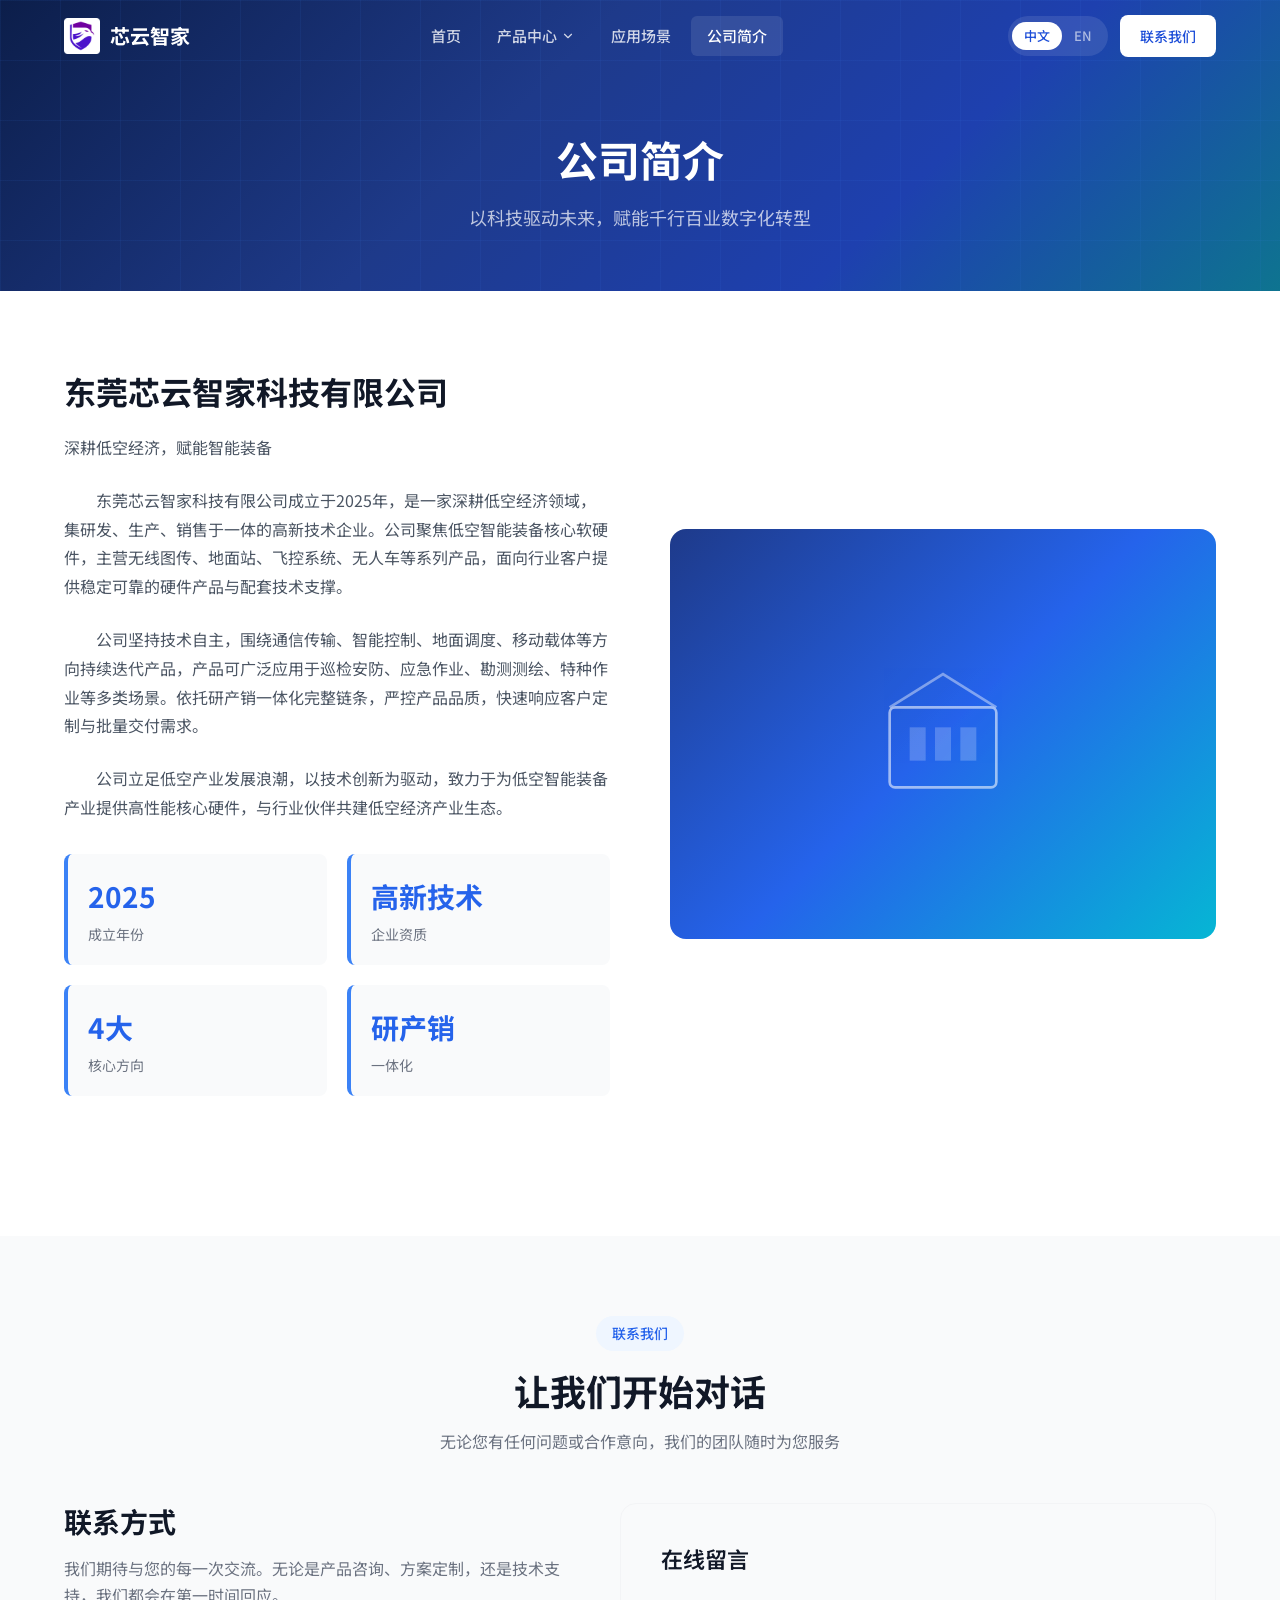
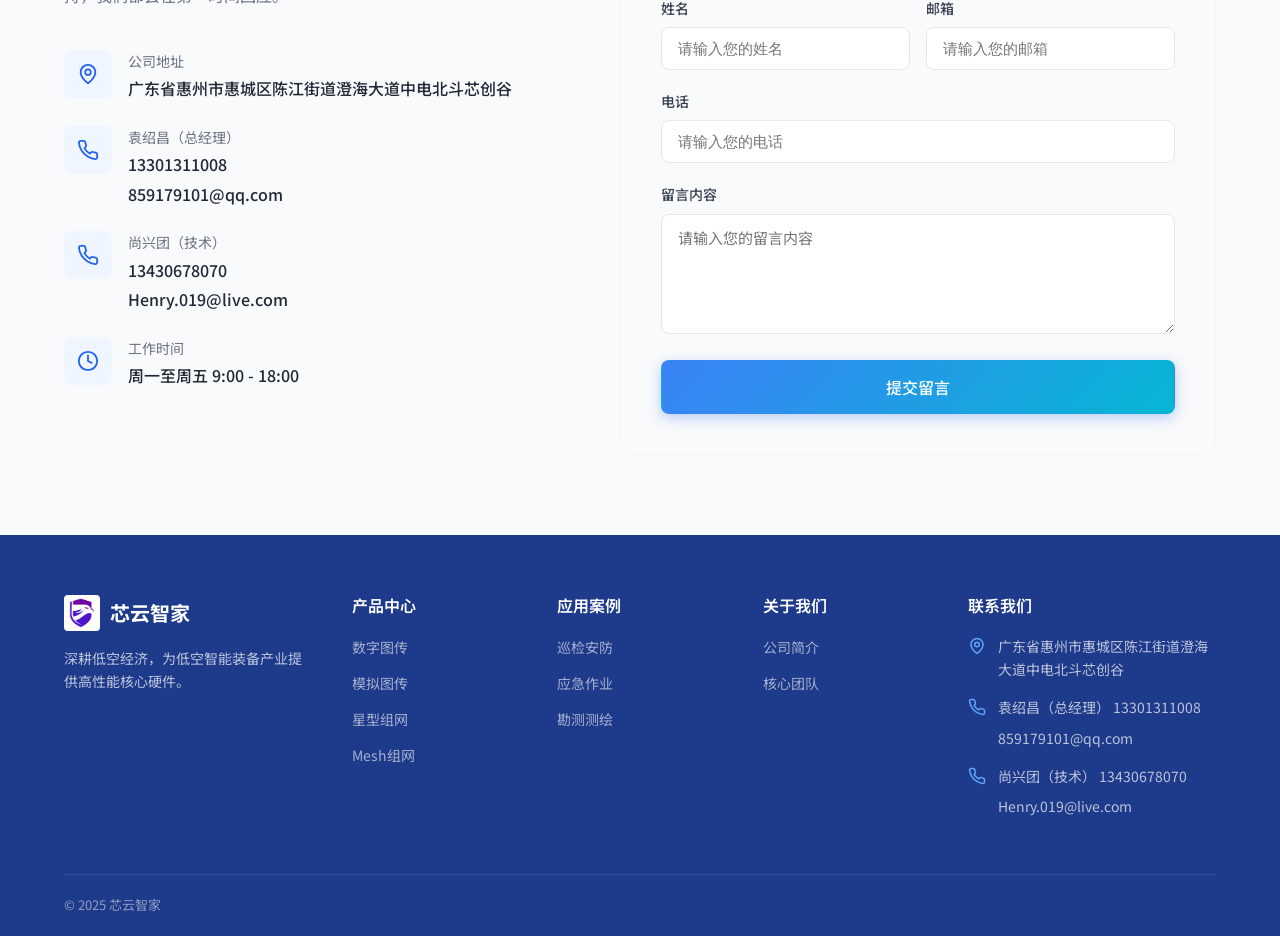
==== commit 90639df2: "更新联系人（袁绍昌/尚兴团）与联系区排版，补充.gitignore" ====
--- a/about.html
+++ b/about.html
@@ -57,11 +57,17 @@
             </div>
             <div class="contact-item">
               <div class="contact-item-icon"><svg viewBox="0 0 24 24" fill="none" stroke="currentColor" stroke-width="2" stroke-linecap="round" stroke-linejoin="round" style="width:22px;height:22px"><path d="M22 16.92v3a2 2 0 0 1-2.18 2 19.79 19.79 0 0 1-8.63-3.07 19.5 19.5 0 0 1-6-6 19.79 19.79 0 0 1-3.07-8.67A2 2 0 0 1 4.11 2h3a2 2 0 0 1 2 1.72 12.84 12.84 0 0 0 .7 2.81 2 2 0 0 1-.45 2.11L8.09 9.91a16 16 0 0 0 6 6l1.27-1.27a2 2 0 0 1 2.11-.45 12.84 12.84 0 0 0 2.81.7A2 2 0 0 1 22 16.92z"/></svg></div>
-              <div><div class="contact-item-label" data-zh="咨询热线" data-en="Hotline">咨询热线</div><div class="contact-item-value">400-888-9999</div></div>
+              <div><div class="contact-item-label" data-zh="袁绍昌（总经理）" data-en="Yuan Shaochang (General Manager)">袁绍昌（总经理）</div><div class="contact-item-value"><a href="tel:13301311008" style="color:inherit;text-decoration:none">13301311008</a></div></div>
+            </div>
+            <div class="contact-item" style="margin-top:-20px">
+              <div style="margin-left:64px"><div class="contact-item-value"><a href="mailto:859179101@qq.com" style="color:inherit;text-decoration:none">859179101@qq.com</a></div></div>
             </div>
             <div class="contact-item">
-              <div class="contact-item-icon"><svg viewBox="0 0 24 24" fill="none" stroke="currentColor" stroke-width="2" stroke-linecap="round" stroke-linejoin="round" style="width:22px;height:22px"><rect width="20" height="16" x="2" y="4" rx="2"/><path d="m22 7-8.97 5.7a1.94 1.94 0 0 1-2.06 0L2 7"/></svg></div>
-              <div><div class="contact-item-label" data-zh="电子邮箱" data-en="Email">电子邮箱</div><div class="contact-item-value">fushangli5@gmail.com</div></div>
+              <div class="contact-item-icon"><svg viewBox="0 0 24 24" fill="none" stroke="currentColor" stroke-width="2" stroke-linecap="round" stroke-linejoin="round" style="width:22px;height:22px"><path d="M22 16.92v3a2 2 0 0 1-2.18 2 19.79 19.79 0 0 1-8.63-3.07 19.5 19.5 0 0 1-6-6 19.79 19.79 0 0 1-3.07-8.67A2 2 0 0 1 4.11 2h3a2 2 0 0 1 2 1.72 12.84 12.84 0 0 0 .7 2.81 2 2 0 0 1-.45 2.11L8.09 9.91a16 16 0 0 0 6 6l1.27-1.27a2 2 0 0 1 2.11-.45 12.84 12.84 0 0 0 2.81.7A2 2 0 0 1 22 16.92z"/></svg></div>
+              <div><div class="contact-item-label" data-zh="尚兴团（技术）" data-en="Shang Xingtuan (Technical)">尚兴团（技术）</div><div class="contact-item-value"><a href="tel:13430678070" style="color:inherit;text-decoration:none">13430678070</a></div></div>
+            </div>
+            <div class="contact-item" style="margin-top:-20px">
+              <div style="margin-left:64px"><div class="contact-item-value"><a href="mailto:Henry.019@live.com" style="color:inherit;text-decoration:none">Henry.019@live.com</a></div></div>
             </div>
             <div class="contact-item">
               <div class="contact-item-icon"><svg viewBox="0 0 24 24" fill="none" stroke="currentColor" stroke-width="2" stroke-linecap="round" stroke-linejoin="round" style="width:22px;height:22px"><circle cx="12" cy="12" r="10"/><polyline points="12 6 12 12 16 14"/></svg></div>
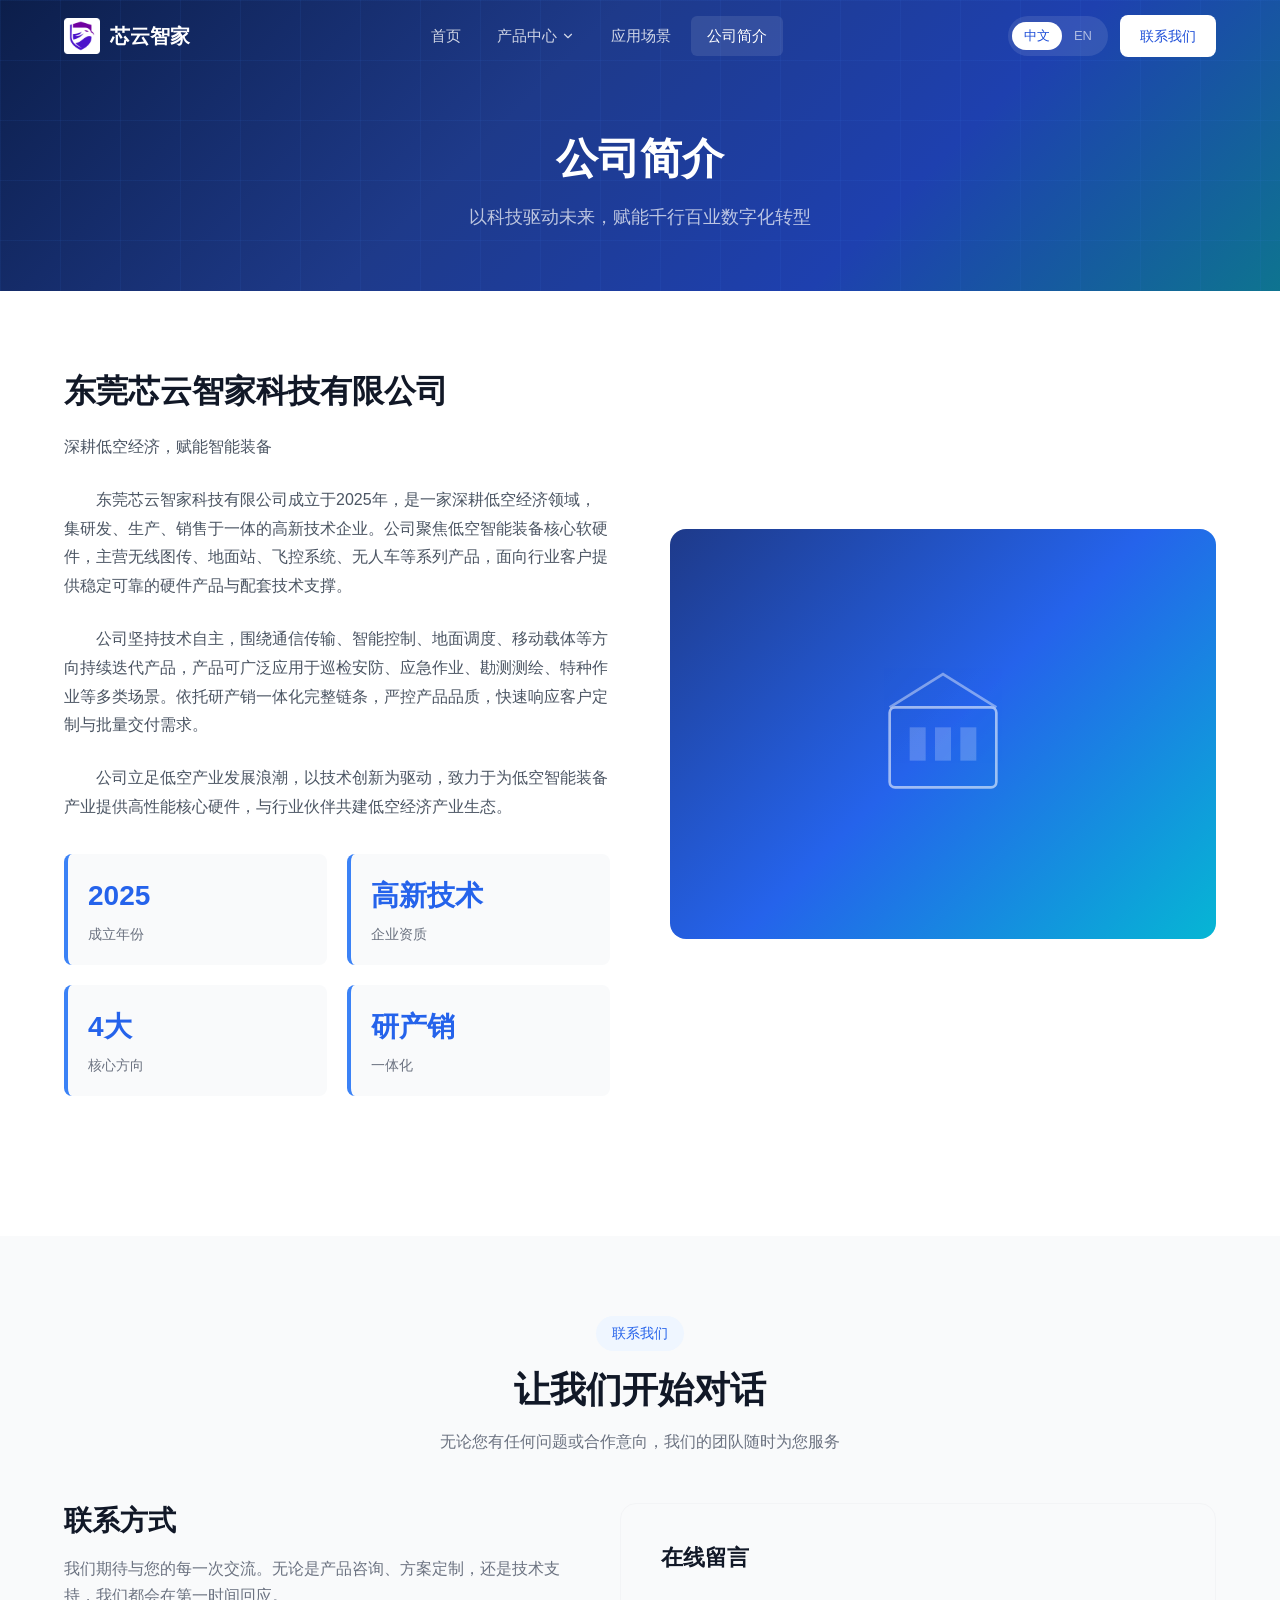
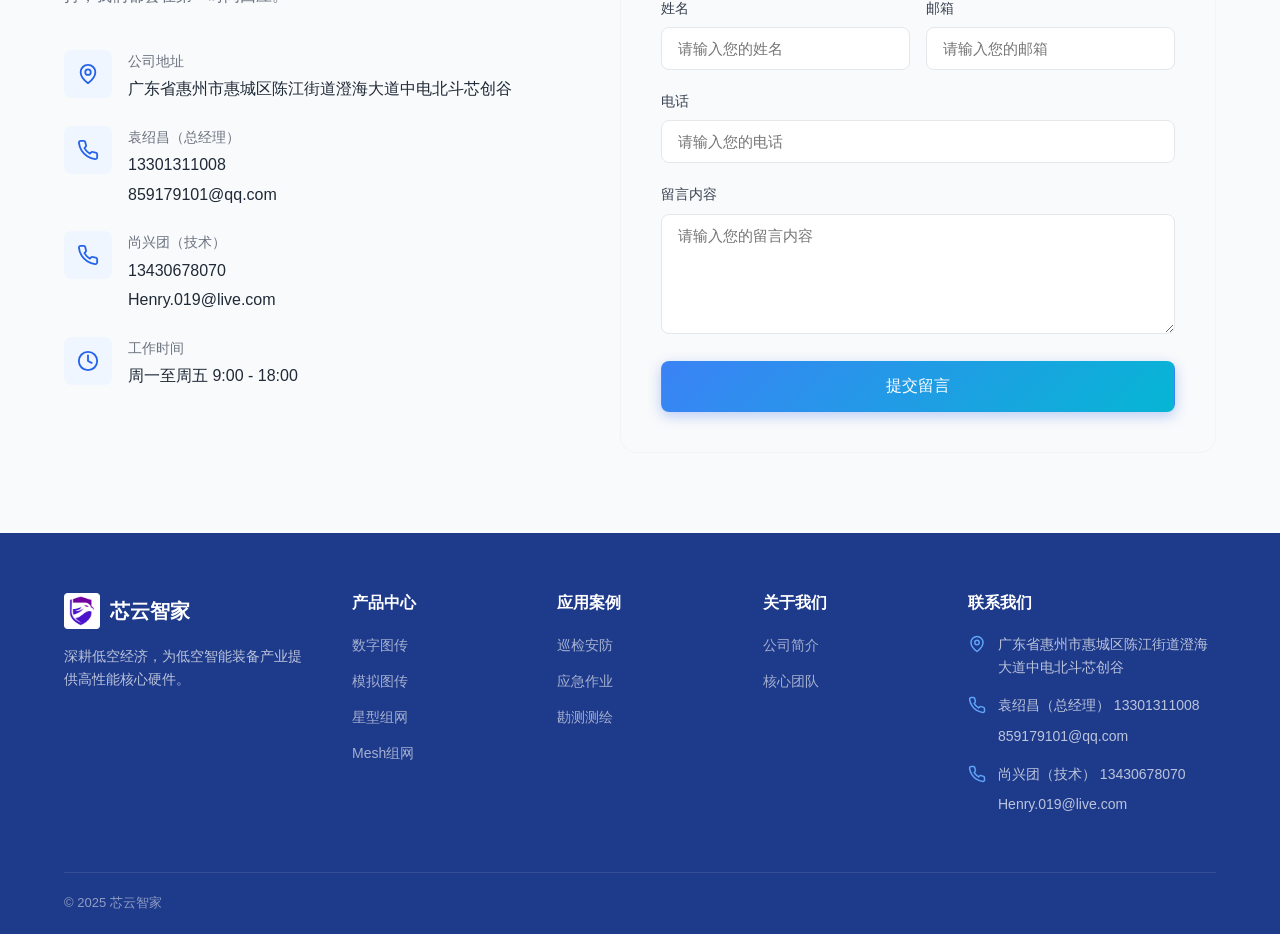
==== commit 58b0f688: "修复产品详情灯箱(PC双击/移动点按双指缩放拖动/左上角返回);改用系统字体并移除Google字体外链;图片懒加载;资源版本号更新" ====
--- a/about.html
+++ b/about.html
@@ -4,9 +4,7 @@
   <meta charset="UTF-8">
   <meta name="viewport" content="width=device-width, initial-scale=1.0">
   <title>公司简介 - 芯云智家</title>
-  <link rel="stylesheet" href="css/style.css">
-  <link rel="preconnect" href="https://fonts.googleapis.com">
-  <link rel="stylesheet" href="https://fonts.googleapis.com/css2?family=Noto+Sans+SC:wght@300;400;500;600;700&display=swap">
+  <link rel="stylesheet" href="css/style.css?v=20260904">
 </head>
 <body>
 
@@ -114,10 +112,10 @@
     </div>
   </section>
 
-  <script src="js/company-data.js"></script>
-  <script src="js/products-data.js"></script>
-  <script src="js/cases-data.js"></script>
-  <script src="js/nav.js"></script>
-  <script src="js/main.js"></script>
+  <script src="js/company-data.js?v=20260904"></script>
+  <script src="js/products-data.js?v=20260904"></script>
+  <script src="js/cases-data.js?v=20260904"></script>
+  <script src="js/nav.js?v=20260904"></script>
+  <script src="js/main.js?v=20260904"></script>
 </body>
 </html>
--- a/css/style.css
+++ b/css/style.css
@@ -21,7 +21,7 @@
 * { margin: 0; padding: 0; box-sizing: border-box; }
 html { scroll-behavior: smooth; }
 body {
-  font-family: 'Noto Sans SC', -apple-system, BlinkMacSystemFont, 'Segoe UI', Roboto, sans-serif;
+  font-family: -apple-system, BlinkMacSystemFont, "Segoe UI", "PingFang SC", "Hiragino Sans GB", "Microsoft YaHei", "Helvetica Neue", Helvetica, Arial, sans-serif;
   font-size: 15px; line-height: 1.6; color: var(--gray-800); background: #fff;
   -webkit-font-smoothing: antialiased;
 }
@@ -225,7 +225,7 @@
 .carousel-highlight-unit { font-size: 16px; font-weight: 600; color: var(--primary-500); }
 .carousel-highlight-label { font-size: 12px; color: var(--primary-500); font-weight: 600; margin-bottom: 4px; letter-spacing: 0.5px; }
 .carousel-slide-body { padding: 24px; }
-.carousel-slide-name { font-size: 18px; font-weight: 600; color: var(--gray-900); margin-bottom: 8px; }
+.carousel-slide-name { font-size: 18px; font-weight: 600; color: var(--gray-900); margin-bottom: 8px; text-align: center; }
 .carousel-slide-desc { font-size: 14px; color: var(--gray-500); line-height: 1.6; margin-bottom: 16px; }
 .carousel-slide-price { font-size: 16px; font-weight: 600; color: var(--primary-600); }
 .carousel-arrow {
@@ -270,7 +270,7 @@
 .product-card:hover .product-image-inner { transform: scale(1.05); }
 .product-category-tag { position: absolute; top: 16px; left: 16px; padding: 6px 14px; background: rgba(255,255,255,0.9); border-radius: var(--radius-full); font-size: 15px; font-weight: 600; color: var(--primary-700); }
 .product-body { padding: 16px 20px; }
-.product-name { font-size: 22px; font-weight: 600; margin-bottom: 0; }
+.product-name { font-size: 22px; font-weight: 600; margin-bottom: 0; text-align: center; }
 .product-tagline { font-size: 14px; color: var(--gray-500); margin-bottom: 16px; line-height: 1.6; }
 .product-footer { display: flex; align-items: center; justify-content: space-between; padding-top: 16px; border-top: 1px solid var(--gray-100); }
 .product-price { font-size: 16px; font-weight: 600; color: var(--primary-600); }
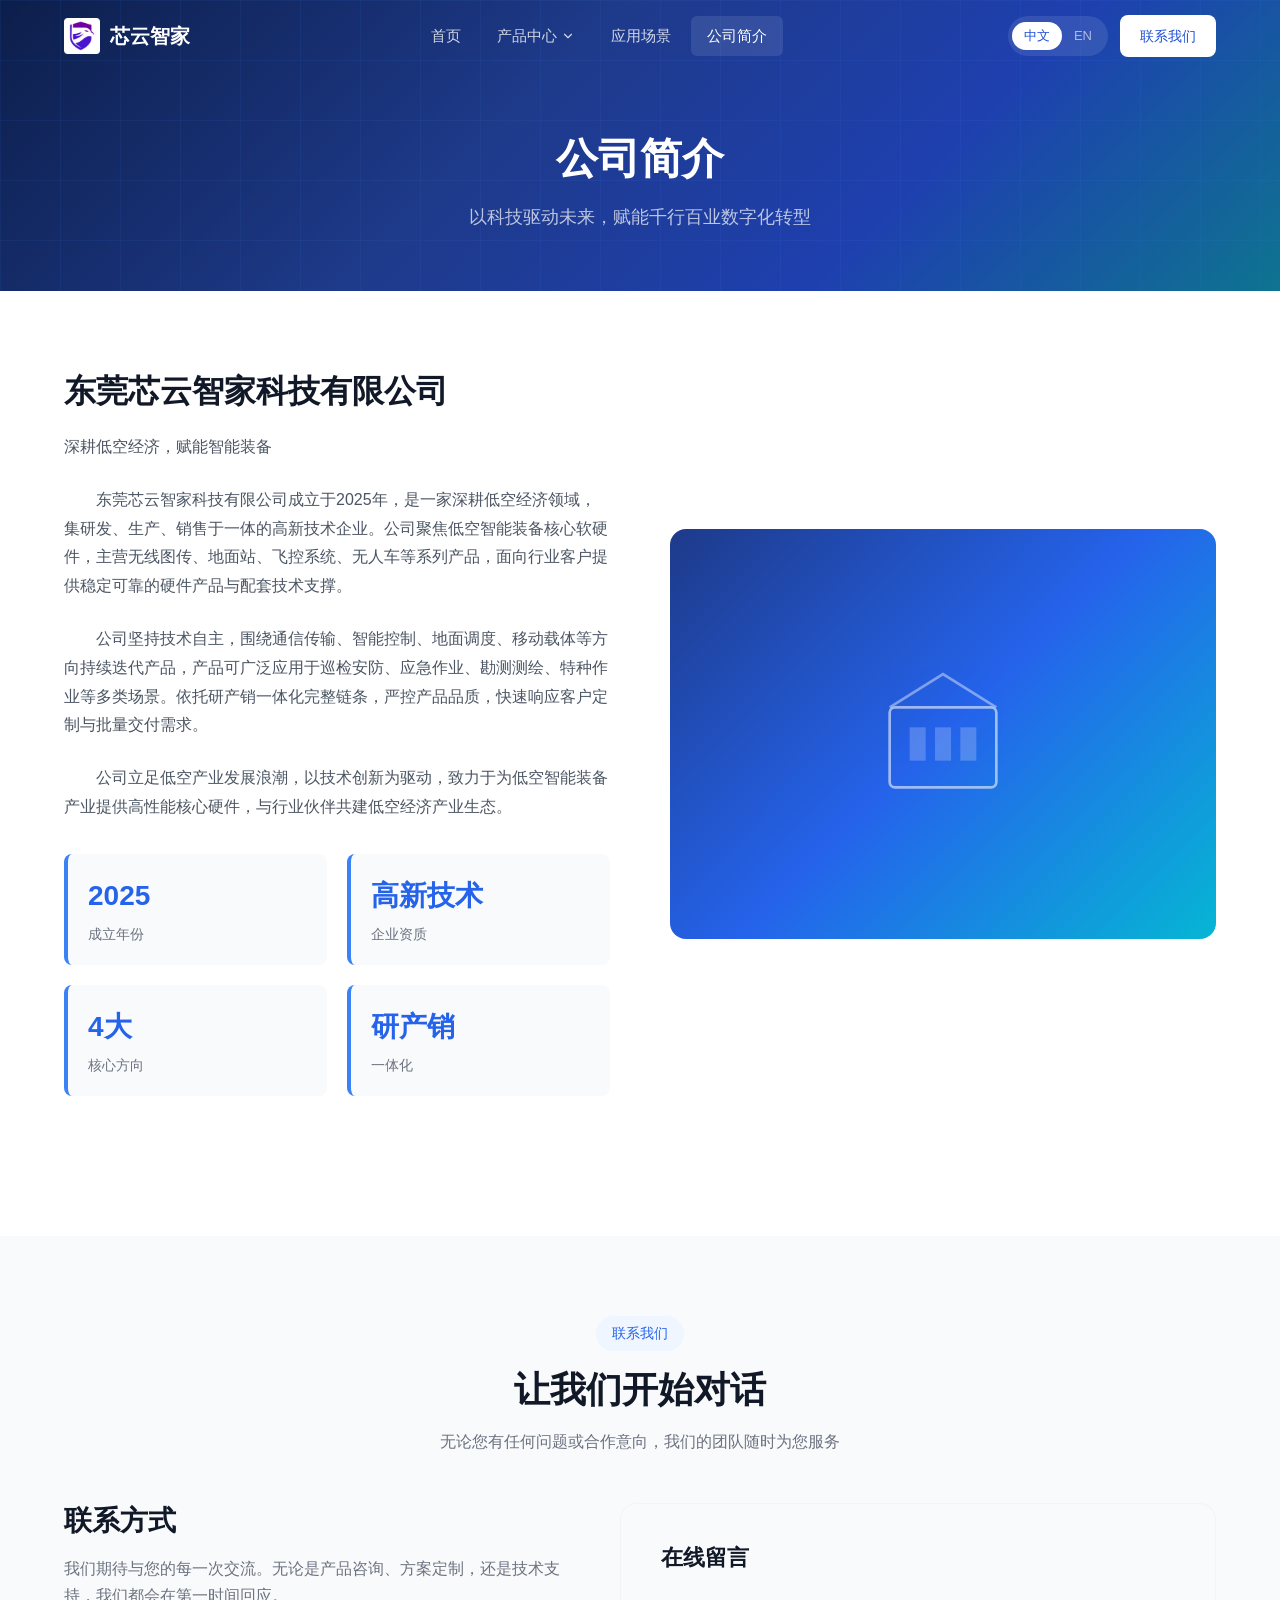
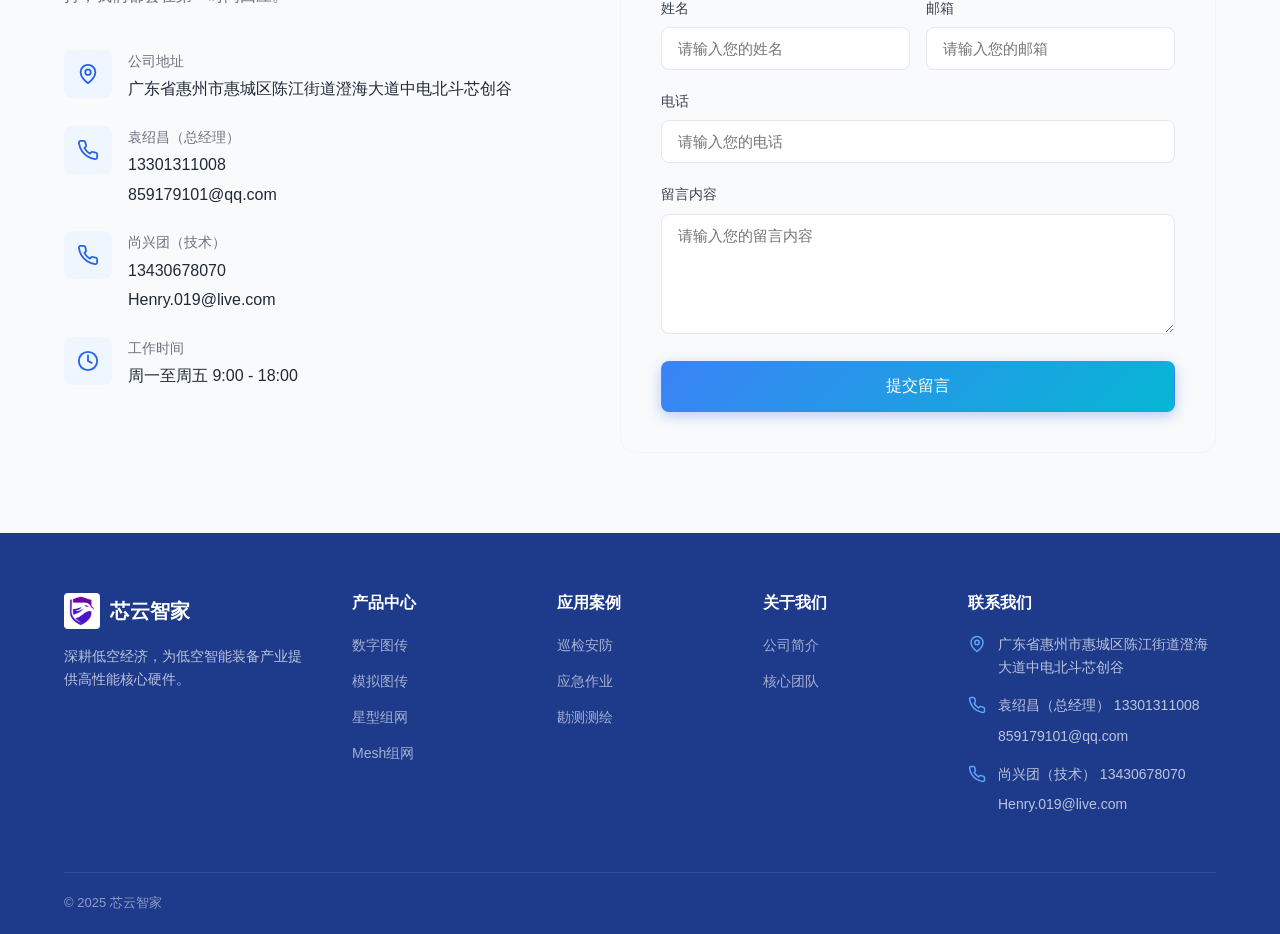
==== commit c52604dd: "全站图片转WebP(26.2MB->5.76MB)并更新引用,移除旧位图,提升国内加载速度;资源版本号升级" ====
--- a/about.html
+++ b/about.html
@@ -4,7 +4,7 @@
   <meta charset="UTF-8">
   <meta name="viewport" content="width=device-width, initial-scale=1.0">
   <title>公司简介 - 芯云智家</title>
-  <link rel="stylesheet" href="css/style.css?v=20260904">
+  <link rel="stylesheet" href="css/style.css?v=202609042">
 </head>
 <body>
 
@@ -112,10 +112,10 @@
     </div>
   </section>
 
-  <script src="js/company-data.js?v=20260904"></script>
-  <script src="js/products-data.js?v=20260904"></script>
-  <script src="js/cases-data.js?v=20260904"></script>
-  <script src="js/nav.js?v=20260904"></script>
-  <script src="js/main.js?v=20260904"></script>
+  <script src="js/company-data.js?v=202609042"></script>
+  <script src="js/products-data.js?v=202609042"></script>
+  <script src="js/cases-data.js?v=202609042"></script>
+  <script src="js/nav.js?v=202609042"></script>
+  <script src="js/main.js?v=202609042"></script>
 </body>
 </html>
